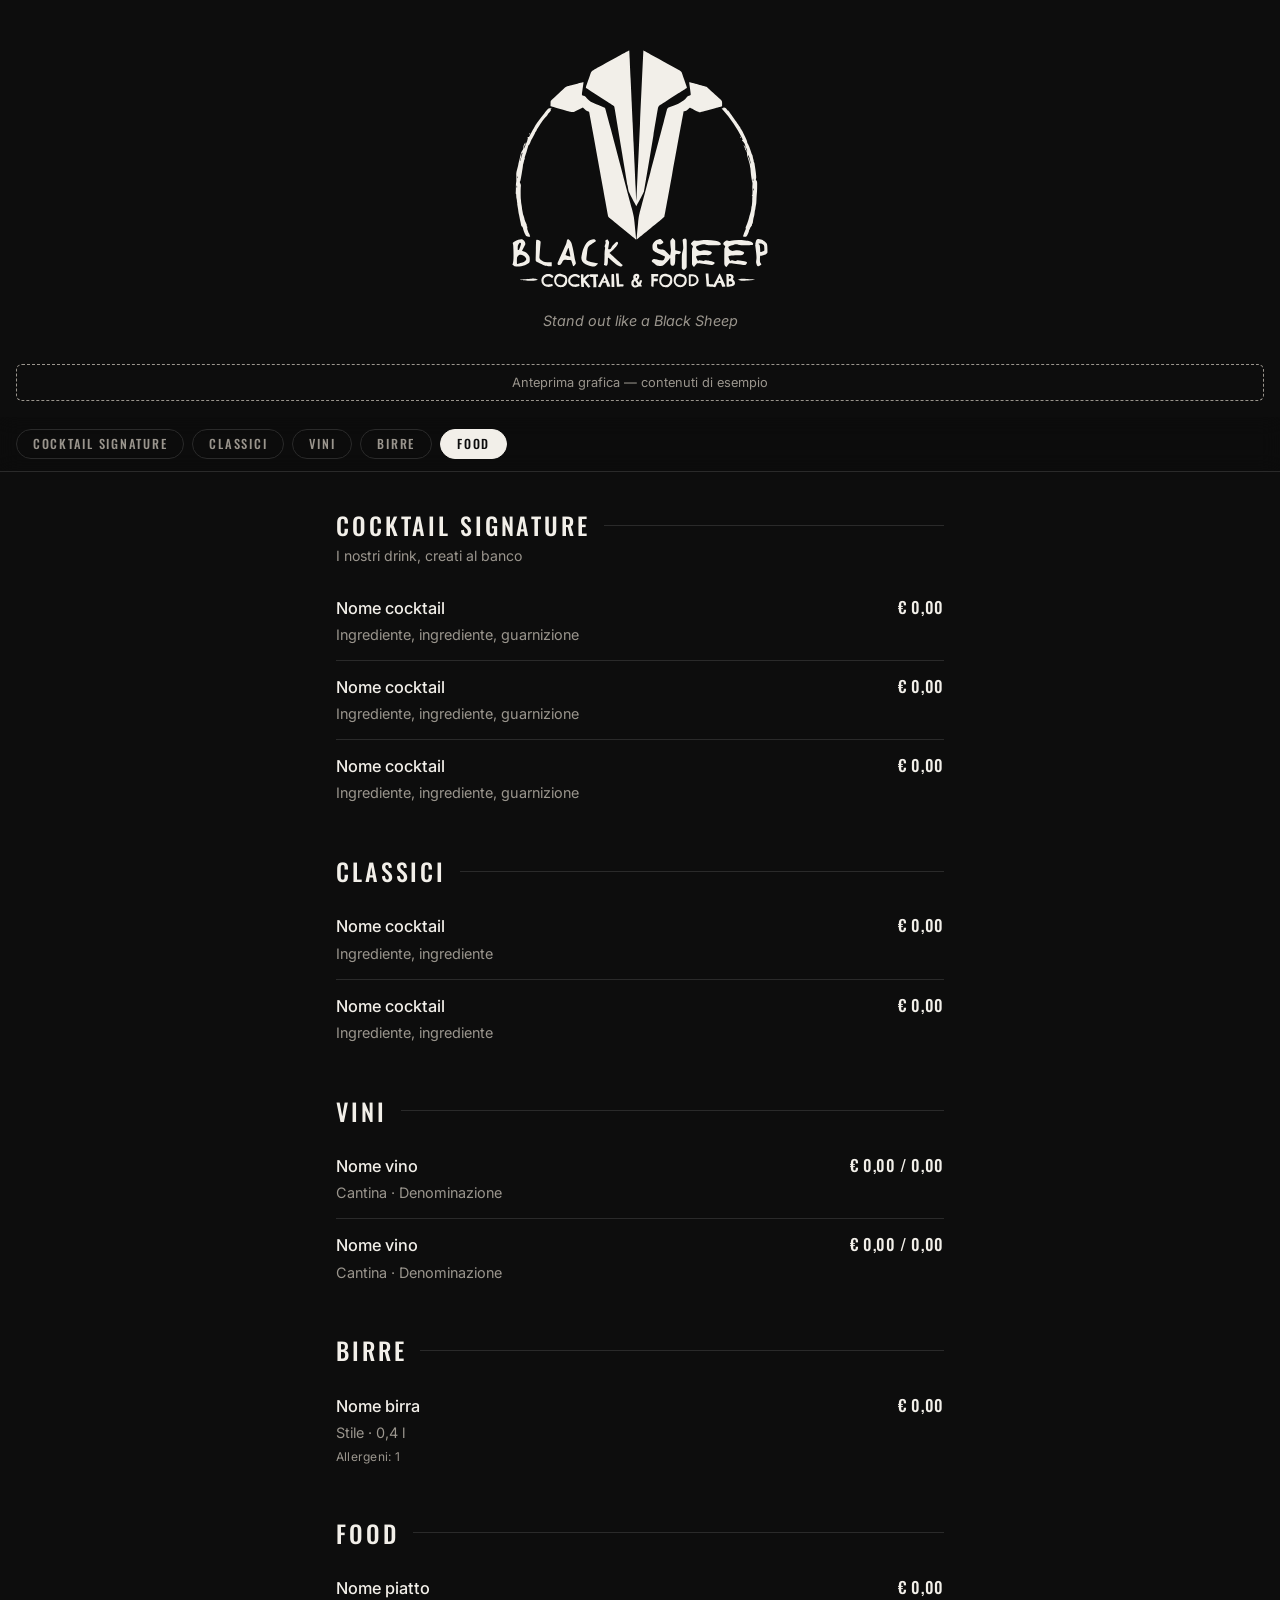
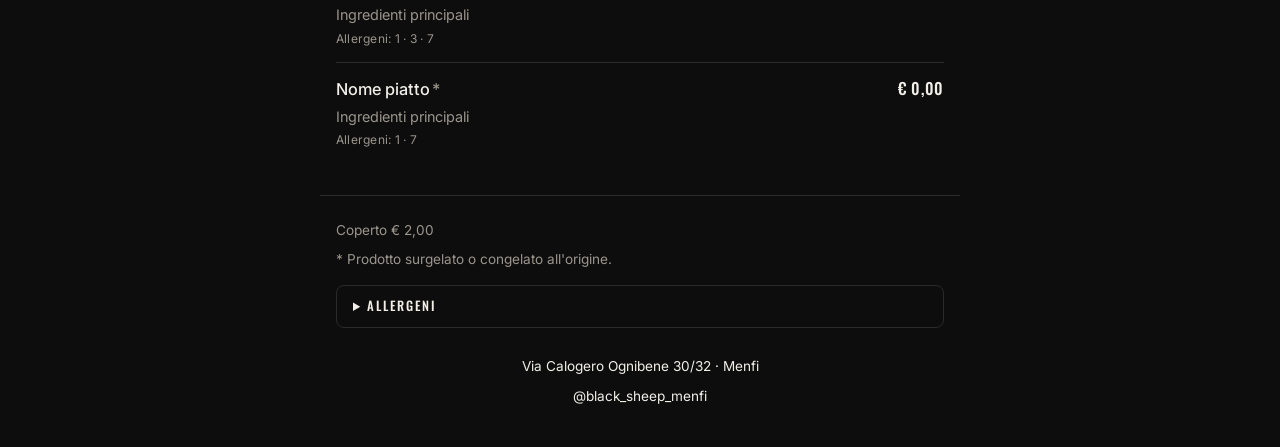
==== index.html @ 57014d21 "Nuovo logo Cocktail & Food Lab e QR per blacksheep-menu Co-Authored-By: Claude Opus 5.5 <noreply@ant" ====
<!doctype html>
<html lang="it">
<head>
  <meta charset="utf-8">
  <meta name="viewport" content="width=device-width, initial-scale=1, viewport-fit=cover">
  <title>Menù · Black Sheep Cocktail &amp; Food Lab</title>
  <meta name="description" content="Il menù del Black Sheep, cocktail &amp; food lab a Menfi.">
  <meta name="theme-color" content="#0d0d0d">
  <meta property="og:title" content="Menù · Black Sheep Menfi">
  <meta property="og:description" content="Cocktail &amp; Food Lab · Menfi — Stand out like a Black Sheep">
  <meta property="og:image" content="assets/og.png">
  <link rel="icon" href="assets/marchio.svg" type="image/svg+xml">
  <link rel="apple-touch-icon" href="assets/apple-touch-icon.png">
  <link rel="preconnect" href="https://fonts.googleapis.com">
  <link rel="preconnect" href="https://fonts.gstatic.com" crossorigin>
  <link href="https://fonts.googleapis.com/css2?family=Oswald:wght@400;500;600&family=Inter:wght@400;500&display=swap" rel="stylesheet">
  <link rel="stylesheet" href="style.css">
</head>
<body>
  <header class="hero">
    <h1 class="hero__title">
      <img class="hero__logo" src="assets/logo-bianco.svg" alt="Black Sheep · Cocktail &amp; Food Lab" width="2143" height="1995">
    </h1>
    <p class="hero__motto">Stand out like a Black Sheep</p>
  </header>

  <p class="preview" id="preview" hidden>Anteprima grafica — contenuti di esempio</p>

  <nav class="tabs" id="tabs" aria-label="Categorie del menù"></nav>

  <main id="menu"></main>

  <footer class="info">
    <p class="info__coperto" id="coperto"></p>
    <p class="info__note"><span aria-hidden="true">*</span> Prodotto surgelato o congelato all'origine.</p>
    <details class="allergeni">
      <summary>Allergeni</summary>
      <p>Per qualsiasi informazione su allergeni e intolleranze chiedi al nostro staff.</p>
      <ol>
        <li>Cereali contenenti glutine</li>
        <li>Crostacei</li>
        <li>Uova</li>
        <li>Pesce</li>
        <li>Arachidi</li>
        <li>Soia</li>
        <li>Latte e lattosio</li>
        <li>Frutta a guscio</li>
        <li>Sedano</li>
        <li>Senape</li>
        <li>Semi di sesamo</li>
        <li>Anidride solforosa e solfiti</li>
        <li>Lupini</li>
        <li>Molluschi</li>
      </ol>
    </details>

    <div class="info__contatti">
      <a href="https://maps.google.com/?q=Via+Calogero+Ognibene+30,+92013+Menfi+AG" target="_blank" rel="noopener">Via Calogero Ognibene 30/32 · Menfi</a>
      <a href="https://www.instagram.com/black_sheep_menfi/" target="_blank" rel="noopener">@black_sheep_menfi</a>
    </div>
  </footer>

  <script src="menu.js"></script>
  <script src="app.js"></script>
</body>
</html>
---- style.css ----
:root {
  --bg: #0d0d0d;
  --surface: #161616;
  --line: #2a2a2a;
  --text: #f2efe9;
  --muted: #9a958d;
  --accent: #f2efe9;
  --display: "Oswald", "Arial Narrow", sans-serif;
  --body: "Inter", system-ui, -apple-system, sans-serif;
}

* { box-sizing: border-box; }

html { scroll-behavior: smooth; scroll-padding-top: 64px; -webkit-text-size-adjust: 100%; }

body {
  margin: 0;
  background: var(--bg);
  color: var(--text);
  font: 400 16px/1.5 var(--body);
  -webkit-font-smoothing: antialiased;
}

a { color: inherit; }

/* Intestazione */
.hero {
  text-align: center;
  padding: calc(48px + env(safe-area-inset-top)) 24px 32px;
}
.hero__title { margin: 0; }
.hero__logo { display: block; margin: 0 auto; width: min(260px, 70vw); height: auto; }
.hero__motto { margin: 20px 0 0; font-style: italic; color: var(--muted); font-size: .9rem; }

.preview {
  margin: 0 16px 16px;
  padding: 8px 12px;
  border: 1px dashed var(--muted);
  border-radius: 6px;
  text-align: center;
  font-size: .8rem;
  color: var(--muted);
}

/* Barra categorie */
.tabs {
  position: sticky;
  top: 0;
  z-index: 10;
  display: flex;
  gap: 8px;
  overflow-x: auto;
  padding: 12px 16px;
  background: rgba(13, 13, 13, .92);
  backdrop-filter: blur(10px);
  -webkit-backdrop-filter: blur(10px);
  border-bottom: 1px solid var(--line);
  scrollbar-width: none;
}
.tabs::-webkit-scrollbar { display: none; }
.tabs__item {
  flex: none;
  padding: 8px 16px;
  border: 1px solid var(--line);
  border-radius: 999px;
  font: 500 .78rem/1 var(--display);
  letter-spacing: .14em;
  text-transform: uppercase;
  text-decoration: none;
  color: var(--muted);
  transition: background .2s, color .2s, border-color .2s;
}
.tabs__item.is-active { background: var(--accent); border-color: var(--accent); color: var(--bg); }

/* Menu */
main { max-width: 640px; margin: 0 auto; padding: 8px 16px 24px; }

.cat { padding: 32px 0 8px; }
.cat__title {
  margin: 0;
  font: 500 1.5rem/1.1 var(--display);
  letter-spacing: .12em;
  text-transform: uppercase;
  display: flex;
  align-items: center;
  gap: 14px;
}
.cat__title::after { content: ""; flex: 1; height: 1px; background: var(--line); }
.cat__note { margin: 6px 0 0; color: var(--muted); font-size: .88rem; }

.items { list-style: none; margin: 16px 0 0; padding: 0; }
.item { padding: 14px 0; border-bottom: 1px solid var(--line); }
.item:last-child { border-bottom: 0; }
.item__head { display: flex; align-items: baseline; justify-content: space-between; gap: 16px; }
.item__name { font-weight: 500; font-size: 1.02rem; }
.item__frozen { margin-left: 2px; color: var(--muted); }
.item__price {
  flex: none;
  font: 500 1rem/1 var(--display);
  letter-spacing: .04em;
  font-variant-numeric: tabular-nums;
  white-space: nowrap;
}
.item__desc { margin: 4px 0 0; color: var(--muted); font-size: .9rem; }
.item__all { margin: 4px 0 0; color: var(--muted); font-size: .75rem; letter-spacing: .02em; }

/* Piè di pagina */
.info {
  max-width: 640px;
  margin: 0 auto;
  padding: 24px 16px calc(40px + env(safe-area-inset-bottom));
  border-top: 1px solid var(--line);
  color: var(--muted);
  font-size: .85rem;
}
.info p { margin: 0 0 8px; }
.info__coperto:empty { display: none; }

.allergeni { margin: 16px 0; border: 1px solid var(--line); border-radius: 8px; padding: 0 16px; }
.allergeni summary {
  cursor: pointer;
  padding: 14px 0;
  font: 500 .8rem/1 var(--display);
  letter-spacing: .16em;
  text-transform: uppercase;
  color: var(--text);
}
.allergeni ol { margin: 0 0 16px; padding-left: 22px; columns: 2; column-gap: 24px; }
.allergeni li { break-inside: avoid; margin-bottom: 4px; }

.info__contatti { display: flex; flex-direction: column; align-items: center; gap: 10px; margin-top: 28px; text-align: center; }
.info__contatti a { text-decoration: none; color: var(--text); }
.info__contatti a:hover { text-decoration: underline; }

@media (max-width: 360px) {
  .allergeni ol { columns: 1; }
}
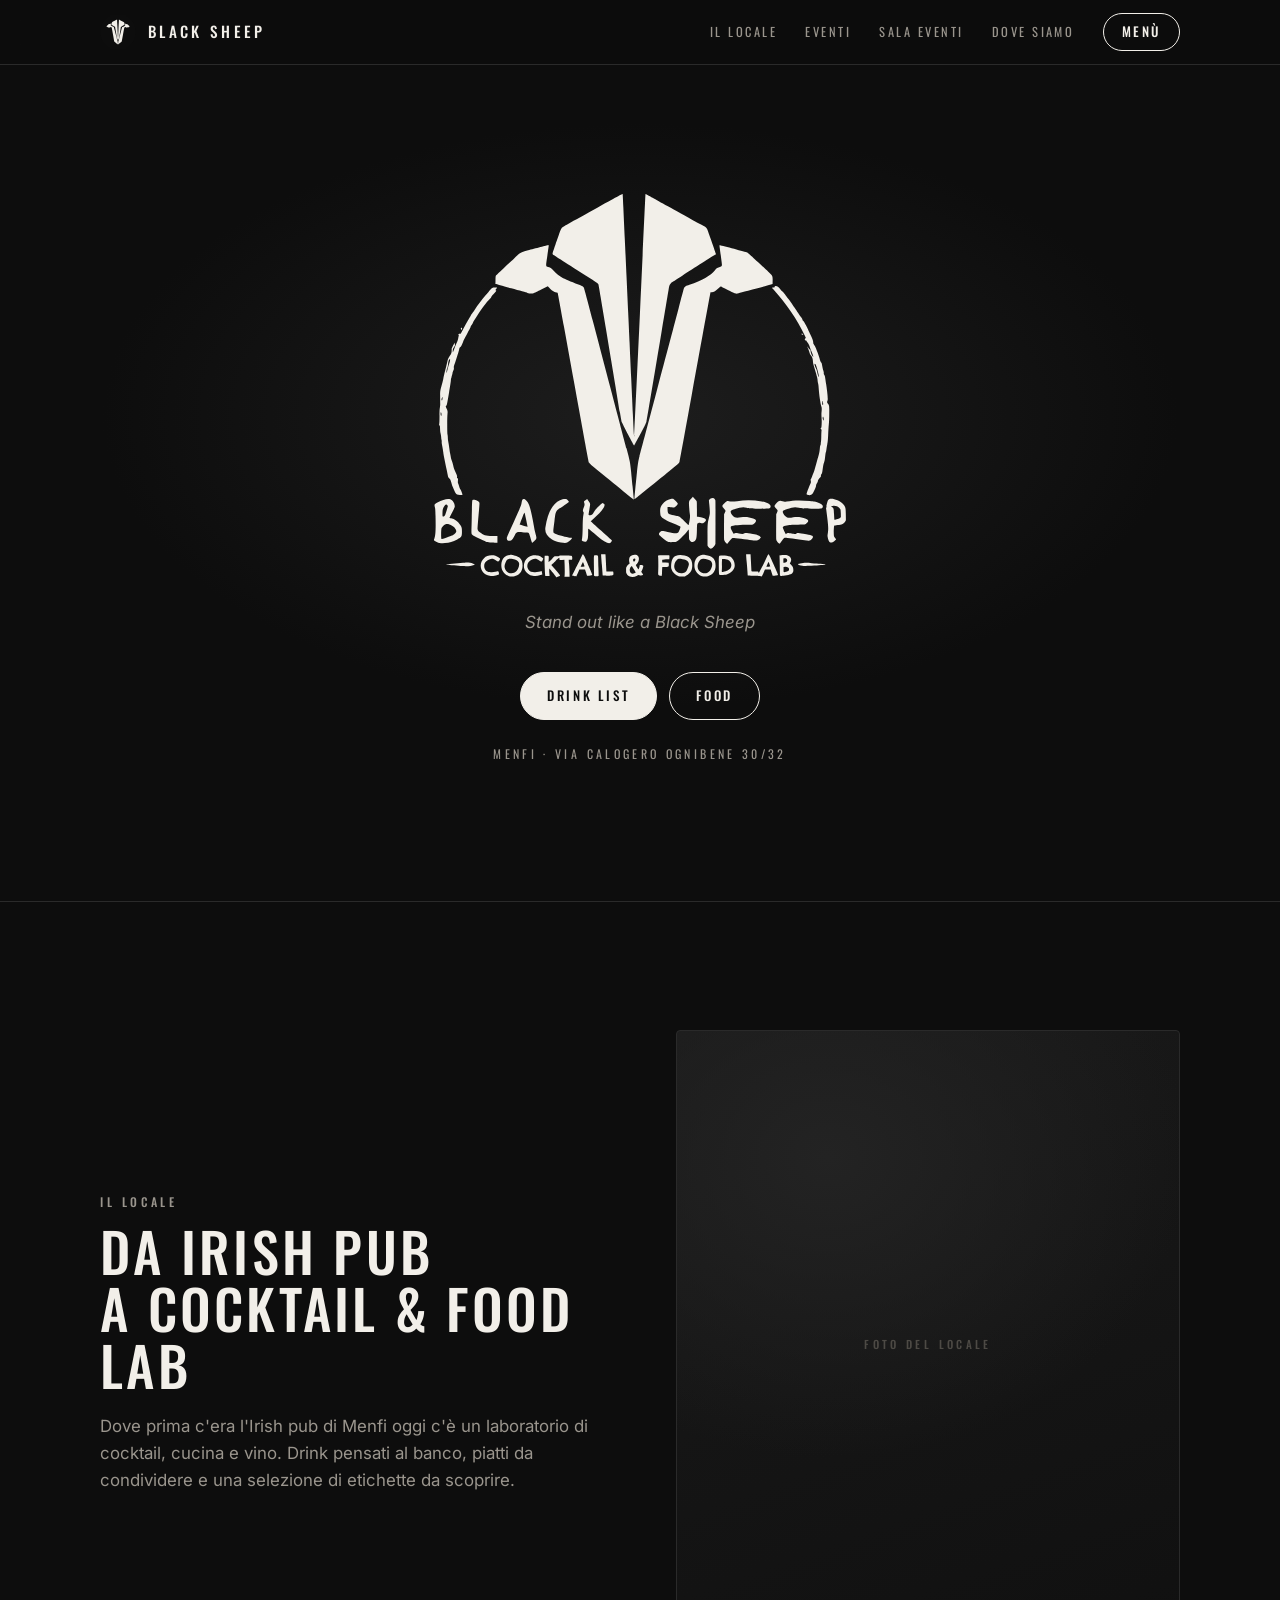
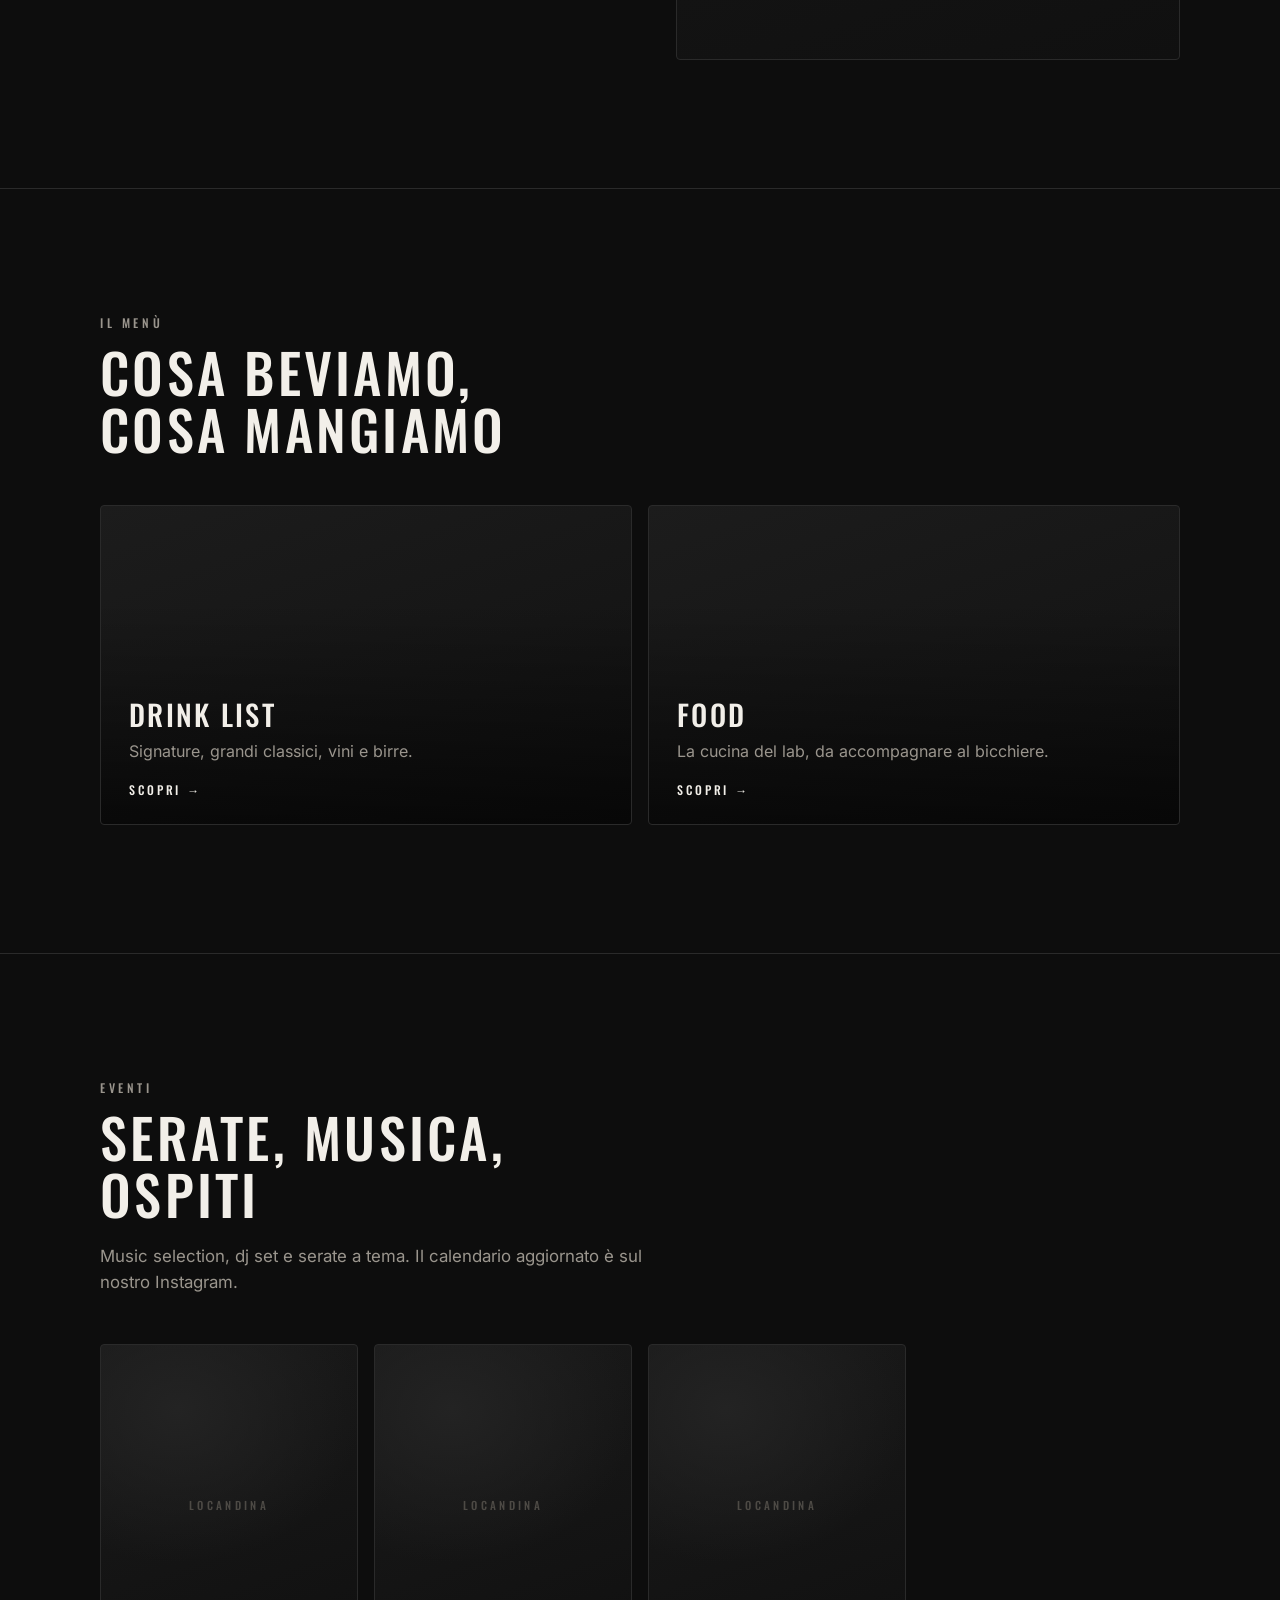
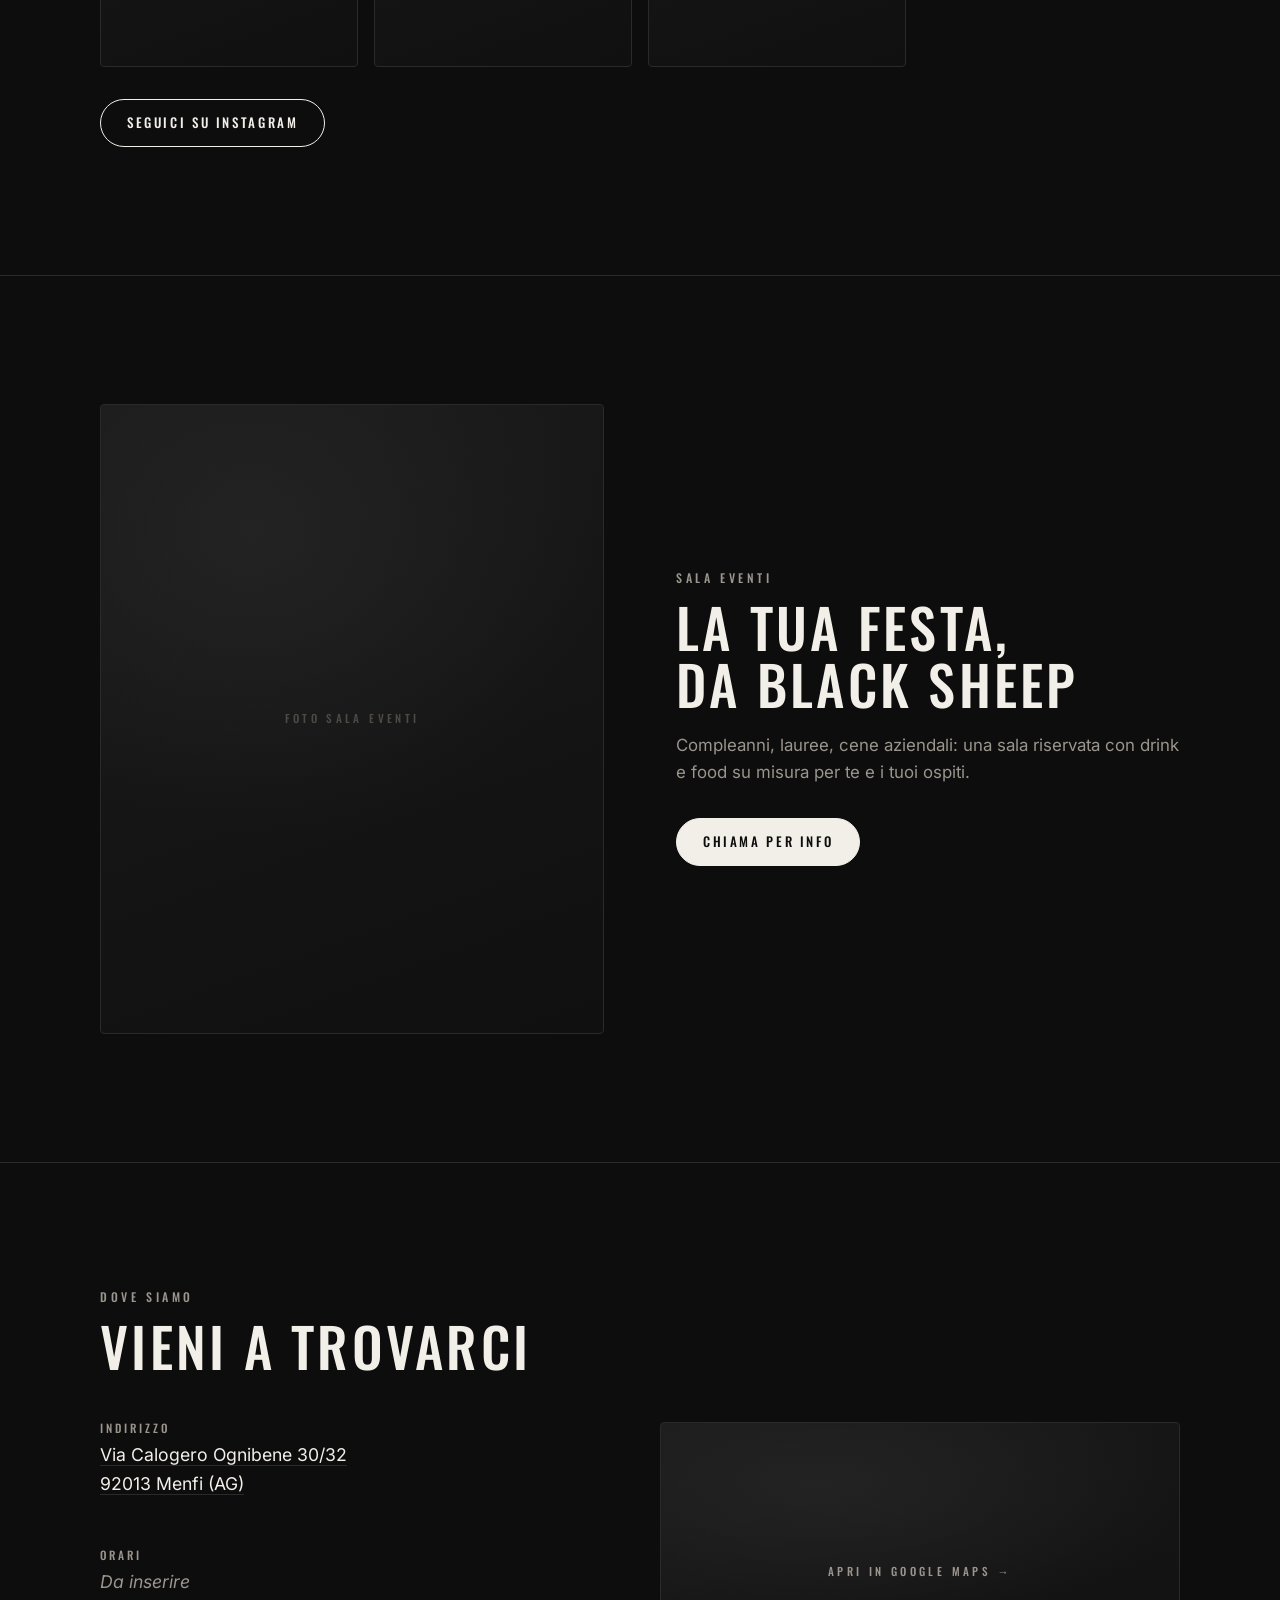
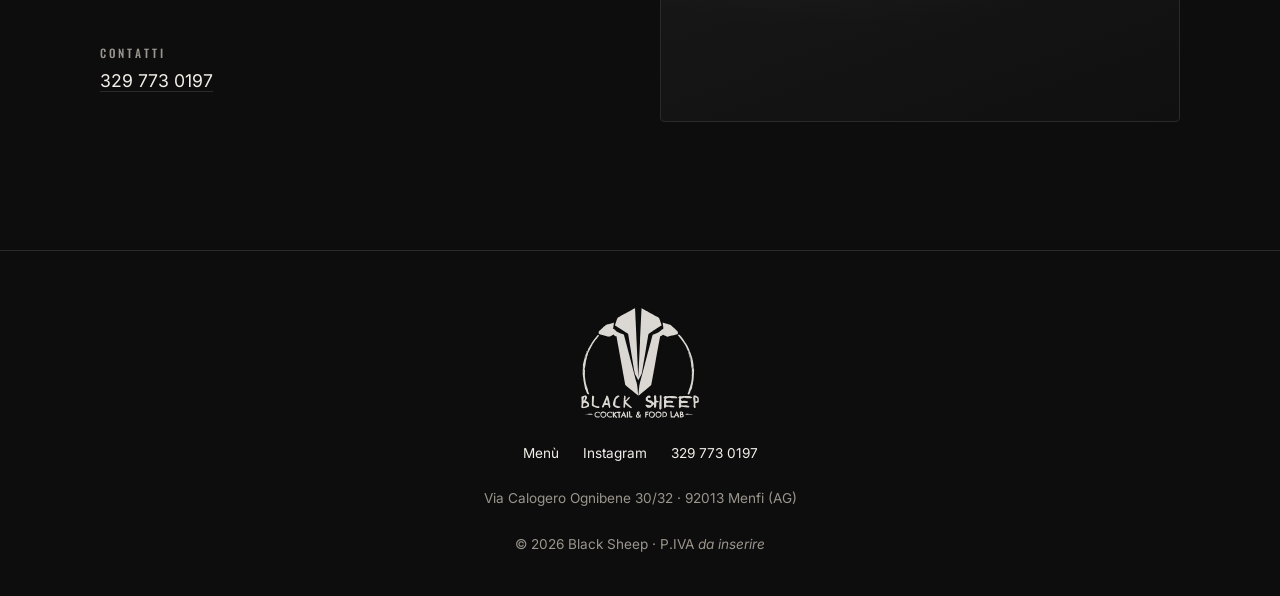
==== commit 3cbe90ed: "Sito completo: home, pagina menù con drink list e food, font ospitati Il QR verrà generato per /menu" ====
--- a/index.html
+++ b/index.html
@@ -3,64 +3,141 @@
 <head>
   <meta charset="utf-8">
   <meta name="viewport" content="width=device-width, initial-scale=1, viewport-fit=cover">
-  <title>Menù · Black Sheep Cocktail &amp; Food Lab</title>
-  <meta name="description" content="Il menù del Black Sheep, cocktail &amp; food lab a Menfi.">
+  <title>Black Sheep · Cocktail &amp; Food Lab · Menfi</title>
+  <meta name="description" content="Black Sheep, cocktail &amp; food lab a Menfi. Cocktail, vini, food e serate in Via Calogero Ognibene 30/32.">
   <meta name="theme-color" content="#0d0d0d">
-  <meta property="og:title" content="Menù · Black Sheep Menfi">
-  <meta property="og:description" content="Cocktail &amp; Food Lab · Menfi — Stand out like a Black Sheep">
+  <meta property="og:title" content="Black Sheep · Cocktail &amp; Food Lab">
+  <meta property="og:description" content="Menfi — Stand out like a Black Sheep">
   <meta property="og:image" content="assets/og.png">
   <link rel="icon" href="assets/marchio.svg" type="image/svg+xml">
   <link rel="apple-touch-icon" href="assets/apple-touch-icon.png">
-  <link rel="preconnect" href="https://fonts.googleapis.com">
-  <link rel="preconnect" href="https://fonts.gstatic.com" crossorigin>
-  <link href="https://fonts.googleapis.com/css2?family=Oswald:wght@400;500;600&family=Inter:wght@400;500&display=swap" rel="stylesheet">
+  <link rel="preload" href="assets/fonts/oswald-latin-500-normal.woff2" as="font" type="font/woff2" crossorigin>
   <link rel="stylesheet" href="style.css">
 </head>
 <body>
-  <header class="hero">
-    <h1 class="hero__title">
-      <img class="hero__logo" src="assets/logo-bianco.svg" alt="Black Sheep · Cocktail &amp; Food Lab" width="2143" height="1995">
-    </h1>
-    <p class="hero__motto">Stand out like a Black Sheep</p>
+  <header class="nav">
+    <div class="wrap nav__inner">
+      <a class="nav__brand" href="#top" aria-label="Black Sheep, torna su">
+        <img src="assets/marchio.svg" alt="" width="36" height="36">
+        <span>Black Sheep</span>
+      </a>
+      <nav class="nav__links" aria-label="Sezioni">
+        <a href="#locale">Il locale</a>
+        <a href="#eventi">Eventi</a>
+        <a href="#sala">Sala eventi</a>
+        <a href="#dove">Dove siamo</a>
+        <a class="btn btn--ghost" href="menu/#drink">Menù</a>
+      </nav>
+    </div>
   </header>
 
-  <p class="preview" id="preview" hidden>Anteprima grafica — contenuti di esempio</p>
+  <main id="top">
+    <section class="hero">
+      <div>
+        <h1>
+          <img class="hero__logo" src="assets/logo-bianco.svg" alt="Black Sheep · Cocktail &amp; Food Lab" width="2143" height="1995">
+        </h1>
+        <p class="hero__motto">Stand out like a Black Sheep</p>
+        <div class="hero__actions">
+          <a class="btn btn--solid" href="menu/#drink">Drink list</a>
+          <a class="btn btn--ghost" href="menu/#food">Food</a>
+        </div>
+        <p class="hero__where">Menfi · Via Calogero Ognibene 30/32</p>
+      </div>
+    </section>
 
-  <nav class="tabs" id="tabs" aria-label="Categorie del menù"></nav>
+    <section class="section" id="locale">
+      <div class="wrap split">
+        <div>
+          <p class="eyebrow">Il locale</p>
+          <h2 class="h2">Da Irish pub<br>a cocktail &amp; food lab</h2>
+          <p class="lead">Dove prima c'era l'Irish pub di Menfi oggi c'è un laboratorio di cocktail, cucina e vino. Drink pensati al banco, piatti da condividere e una selezione di etichette da scoprire.</p>
+        </div>
+        <div class="ph" role="img" aria-label="Foto del locale">Foto del locale</div>
+      </div>
+    </section>
 
-  <main id="menu"></main>
+    <section class="section" id="menu">
+      <div class="wrap">
+        <p class="eyebrow">Il menù</p>
+        <h2 class="h2">Cosa beviamo,<br>cosa mangiamo</h2>
+        <div class="cards">
+          <a class="card" href="menu/#drink">
+            <h3 class="card__title">Drink list</h3>
+            <p class="card__text">Signature, grandi classici, vini e birre.</p>
+            <span class="card__go">Scopri →</span>
+          </a>
+          <a class="card" href="menu/#food">
+            <h3 class="card__title">Food</h3>
+            <p class="card__text">La cucina del lab, da accompagnare al bicchiere.</p>
+            <span class="card__go">Scopri →</span>
+          </a>
+        </div>
+      </div>
+    </section>
 
-  <footer class="info">
-    <p class="info__coperto" id="coperto"></p>
-    <p class="info__note"><span aria-hidden="true">*</span> Prodotto surgelato o congelato all'origine.</p>
-    <details class="allergeni">
-      <summary>Allergeni</summary>
-      <p>Per qualsiasi informazione su allergeni e intolleranze chiedi al nostro staff.</p>
-      <ol>
-        <li>Cereali contenenti glutine</li>
-        <li>Crostacei</li>
-        <li>Uova</li>
-        <li>Pesce</li>
-        <li>Arachidi</li>
-        <li>Soia</li>
-        <li>Latte e lattosio</li>
-        <li>Frutta a guscio</li>
-        <li>Sedano</li>
-        <li>Senape</li>
-        <li>Semi di sesamo</li>
-        <li>Anidride solforosa e solfiti</li>
-        <li>Lupini</li>
-        <li>Molluschi</li>
-      </ol>
-    </details>
+    <section class="section" id="eventi">
+      <div class="wrap">
+        <p class="eyebrow">Eventi</p>
+        <h2 class="h2">Serate, musica,<br>ospiti</h2>
+        <p class="lead">Music selection, dj set e serate a tema. Il calendario aggiornato è sul nostro Instagram.</p>
+        <div class="events">
+          <div class="ph" role="img" aria-label="Locandina evento">Locandina</div>
+          <div class="ph" role="img" aria-label="Locandina evento">Locandina</div>
+          <div class="ph" role="img" aria-label="Locandina evento">Locandina</div>
+        </div>
+        <p class="actions"><a class="btn btn--ghost" href="https://www.instagram.com/black_sheep_menfi/" target="_blank" rel="noopener">Seguici su Instagram</a></p>
+      </div>
+    </section>
 
-    <div class="info__contatti">
-      <a href="https://maps.google.com/?q=Via+Calogero+Ognibene+30,+92013+Menfi+AG" target="_blank" rel="noopener">Via Calogero Ognibene 30/32 · Menfi</a>
-      <a href="https://www.instagram.com/black_sheep_menfi/" target="_blank" rel="noopener">@black_sheep_menfi</a>
+    <section class="section" id="sala">
+      <div class="wrap split split--rev">
+        <div>
+          <p class="eyebrow">Sala eventi</p>
+          <h2 class="h2">La tua festa,<br>da Black Sheep</h2>
+          <p class="lead">Compleanni, lauree, cene aziendali: una sala riservata con drink e food su misura per te e i tuoi ospiti.</p>
+          <p class="actions"><a class="btn btn--solid" href="tel:+393297730197">Chiama per info</a></p>
+        </div>
+        <div class="ph" role="img" aria-label="Foto della sala eventi">Foto sala eventi</div>
+      </div>
+    </section>
+
+    <section class="section" id="dove">
+      <div class="wrap">
+        <p class="eyebrow">Dove siamo</p>
+        <h2 class="h2">Vieni a trovarci</h2>
+        <div class="where">
+          <dl>
+            <div>
+              <dt>Indirizzo</dt>
+              <dd><a href="https://maps.google.com/?q=Via+Calogero+Ognibene+30,+92013+Menfi+AG" target="_blank" rel="noopener">Via Calogero Ognibene 30/32<br>92013 Menfi (AG)</a></dd>
+            </div>
+            <div>
+              <dt>Orari</dt>
+              <dd class="todo">Da inserire</dd>
+            </div>
+            <div>
+              <dt>Contatti</dt>
+              <dd><a href="tel:+393297730197">329 773 0197</a></dd>
+            </div>
+          </dl>
+          <a class="ph ph--link" href="https://maps.google.com/?q=Via+Calogero+Ognibene+30,+92013+Menfi+AG" target="_blank" rel="noopener">Apri in Google Maps →</a>
+        </div>
+      </div>
+    </section>
+  </main>
+
+  <footer class="foot">
+    <div class="wrap foot__inner">
+      <img class="foot__logo" src="assets/logo-bianco.svg" alt="Black Sheep · Cocktail &amp; Food Lab" width="2143" height="1995">
+      <div class="foot__links">
+        <a href="menu/#drink">Menù</a>
+        <a href="https://www.instagram.com/black_sheep_menfi/" target="_blank" rel="noopener">Instagram</a>
+        <a href="tel:+393297730197">329 773 0197</a>
+      </div>
+      <p>Via Calogero Ognibene 30/32 · 92013 Menfi (AG)</p>
+      <p>© 2026 Black Sheep · P.IVA <span class="todo">da inserire</span></p>
     </div>
   </footer>
-
-  <script src="menu.js"></script>
-  <script src="app.js"></script>
 </body>
 </html>
--- a/style.css
+++ b/style.css
@@ -1,3 +1,11 @@
+/* Font ospitati sul sito: nessuna richiesta a servizi esterni */
+@font-face { font-family: "Oswald"; font-weight: 400; font-display: swap; src: url("assets/fonts/oswald-latin-400-normal.woff2") format("woff2"); }
+@font-face { font-family: "Oswald"; font-weight: 500; font-display: swap; src: url("assets/fonts/oswald-latin-500-normal.woff2") format("woff2"); }
+@font-face { font-family: "Oswald"; font-weight: 600; font-display: swap; src: url("assets/fonts/oswald-latin-600-normal.woff2") format("woff2"); }
+@font-face { font-family: "Inter"; font-weight: 400; font-display: swap; src: url("assets/fonts/inter-latin-400-normal.woff2") format("woff2"); }
+@font-face { font-family: "Inter"; font-weight: 500; font-display: swap; src: url("assets/fonts/inter-latin-500-normal.woff2") format("woff2"); }
+@font-face { font-family: "Inter"; font-weight: 400; font-style: italic; font-display: swap; src: url("assets/fonts/inter-latin-400-italic.woff2") format("woff2"); }
+
 :root {
   --bg: #0d0d0d;
   --surface: #161616;
@@ -7,30 +15,195 @@
   --accent: #f2efe9;
   --display: "Oswald", "Arial Narrow", sans-serif;
   --body: "Inter", system-ui, -apple-system, sans-serif;
+  --wrap: 1120px;
 }
 
 * { box-sizing: border-box; }
 
-html { scroll-behavior: smooth; scroll-padding-top: 64px; -webkit-text-size-adjust: 100%; }
+html { scroll-behavior: smooth; scroll-padding-top: 72px; -webkit-text-size-adjust: 100%; }
 
 body {
   margin: 0;
   background: var(--bg);
   color: var(--text);
-  font: 400 16px/1.5 var(--body);
+  font: 400 16px/1.6 var(--body);
   -webkit-font-smoothing: antialiased;
 }
 
 a { color: inherit; }
-
-/* Intestazione */
+img { max-width: 100%; }
+
+.wrap { max-width: var(--wrap); margin: 0 auto; padding: 0 20px; }
+
+.eyebrow {
+  margin: 0 0 14px;
+  font: 500 .75rem/1 var(--display);
+  letter-spacing: .3em;
+  text-transform: uppercase;
+  color: var(--muted);
+}
+.h2 {
+  margin: 0;
+  font: 500 clamp(2rem, 6vw, 3.4rem)/1.05 var(--display);
+  letter-spacing: .06em;
+  text-transform: uppercase;
+}
+.lead { margin: 20px 0 0; color: var(--muted); font-size: 1.05rem; max-width: 52ch; }
+
+.btn {
+  display: inline-flex;
+  align-items: center;
+  justify-content: center;
+  gap: 10px;
+  min-height: 48px;
+  padding: 0 26px;
+  border: 1px solid var(--accent);
+  border-radius: 999px;
+  font: 500 .82rem/1 var(--display);
+  letter-spacing: .2em;
+  text-transform: uppercase;
+  text-decoration: none;
+  transition: background .2s, color .2s;
+}
+.btn--solid { background: var(--accent); color: var(--bg); }
+.btn--solid:hover { background: transparent; color: var(--text); }
+.btn--ghost:hover { background: var(--accent); color: var(--bg); }
+
+/* Segnaposto foto: da sostituire con le foto del locale */
+.ph {
+  position: relative;
+  display: grid;
+  place-items: center;
+  border: 1px solid var(--line);
+  border-radius: 4px;
+  background:
+    radial-gradient(120% 80% at 30% 20%, #232323 0%, transparent 60%),
+    linear-gradient(160deg, #1a1a1a, #101010);
+  color: #4d4a45;
+  font: 500 .7rem/1 var(--display);
+  letter-spacing: .3em;
+  text-transform: uppercase;
+}
+
+/* Barra di navigazione */
+.nav {
+  position: sticky;
+  top: 0;
+  z-index: 20;
+  background: rgba(13, 13, 13, .85);
+  backdrop-filter: blur(12px);
+  -webkit-backdrop-filter: blur(12px);
+  border-bottom: 1px solid var(--line);
+}
+.nav__inner { display: flex; align-items: center; justify-content: space-between; height: 64px; }
+.nav__brand { display: flex; align-items: center; gap: 12px; text-decoration: none; }
+.nav__brand img { width: 36px; height: 36px; }
+.nav__brand span { font: 500 .95rem/1 var(--display); letter-spacing: .22em; text-transform: uppercase; }
+.nav__links { display: flex; align-items: center; gap: 28px; }
+.nav__links a:not(.btn) {
+  font: 400 .78rem/1 var(--display);
+  letter-spacing: .2em;
+  text-transform: uppercase;
+  text-decoration: none;
+  color: var(--muted);
+  transition: color .2s;
+}
+.nav__links a:not(.btn):hover { color: var(--text); }
+.nav__links .btn { min-height: 38px; padding: 0 18px; }
+
+@media (max-width: 760px) {
+  .nav__links a:not(.btn) { display: none; }
+}
+
+/* Home: apertura */
 .hero {
+  position: relative;
+  min-height: calc(100svh - 64px);
+  display: grid;
+  place-items: center;
   text-align: center;
-  padding: calc(48px + env(safe-area-inset-top)) 24px 32px;
-}
-.hero__title { margin: 0; }
-.hero__logo { display: block; margin: 0 auto; width: min(260px, 70vw); height: auto; }
-.hero__motto { margin: 20px 0 0; font-style: italic; color: var(--muted); font-size: .9rem; }
+  padding: 56px 20px 72px;
+  background: radial-gradient(60% 50% at 50% 42%, #1d1d1d 0%, var(--bg) 70%);
+  overflow: hidden;
+}
+.hero__logo { display: block; margin: 0 auto; width: min(420px, 78vw); height: auto; }
+.hero__motto { margin: 28px 0 0; font-style: italic; color: var(--muted); font-size: 1.05rem; }
+.hero__actions { display: flex; flex-wrap: wrap; justify-content: center; gap: 12px; margin-top: 36px; }
+.hero__where {
+  margin: 28px 0 0;
+  font: 400 .75rem/1 var(--display);
+  letter-spacing: .28em;
+  text-transform: uppercase;
+  color: var(--muted);
+}
+
+/* Home: sezioni */
+.section { padding: clamp(72px, 12vw, 128px) 0; border-top: 1px solid var(--line); }
+
+.split { display: grid; gap: 40px; align-items: center; }
+@media (min-width: 860px) {
+  .split { grid-template-columns: 1fr 1fr; gap: 72px; }
+  .split--rev > :first-child { order: 2; }
+}
+.split .ph { aspect-ratio: 4 / 5; }
+
+.cards { display: grid; gap: 16px; margin-top: 48px; }
+@media (min-width: 720px) { .cards { grid-template-columns: 1fr 1fr; } }
+.card {
+  position: relative;
+  display: flex;
+  flex-direction: column;
+  justify-content: flex-end;
+  min-height: 320px;
+  padding: 28px;
+  border: 1px solid var(--line);
+  border-radius: 4px;
+  text-decoration: none;
+  background: linear-gradient(180deg, transparent 30%, rgba(0,0,0,.6)), linear-gradient(160deg, #1c1c1c, #111);
+  transition: border-color .2s;
+}
+.card:hover { border-color: var(--muted); }
+.card__title { margin: 0; font: 500 1.8rem/1 var(--display); letter-spacing: .08em; text-transform: uppercase; }
+.card__text { margin: 10px 0 0; color: var(--muted); }
+.card__go {
+  margin-top: 20px;
+  font: 500 .75rem/1 var(--display);
+  letter-spacing: .24em;
+  text-transform: uppercase;
+}
+
+.events { display: grid; gap: 16px; margin-top: 48px; grid-template-columns: repeat(auto-fill, minmax(220px, 1fr)); }
+.events .ph { aspect-ratio: 4 / 5; }
+
+.where { display: grid; gap: 40px; margin-top: 48px; }
+@media (min-width: 860px) { .where { grid-template-columns: 1fr 1fr; } }
+.where dl { margin: 0; display: grid; gap: 24px; }
+.where dt { font: 500 .72rem/1 var(--display); letter-spacing: .26em; text-transform: uppercase; color: var(--muted); }
+.where dd { margin: 8px 0 0; font-size: 1.1rem; }
+.where dd a { text-decoration: none; border-bottom: 1px solid var(--line); }
+.where .ph { min-height: 300px; }
+.todo { color: var(--muted); font-style: italic; }
+
+/* Piè di pagina */
+.foot { border-top: 1px solid var(--line); padding: 56px 0 calc(40px + env(safe-area-inset-bottom)); color: var(--muted); font-size: .85rem; }
+.foot__inner { display: grid; gap: 24px; justify-items: center; text-align: center; }
+.foot__logo { width: 120px; height: auto; opacity: .9; }
+.foot__links { display: flex; flex-wrap: wrap; justify-content: center; gap: 8px 24px; }
+.foot__links a { text-decoration: none; color: var(--text); }
+.foot p { margin: 0; }
+
+/* ——— Pagina menù ——— */
+.mhead { text-align: center; padding: calc(36px + env(safe-area-inset-top)) 20px 24px; }
+.mhead__logo { display: block; margin: 0 auto; width: 150px; height: auto; }
+.mhead__home {
+  display: inline-block;
+  margin-top: 18px;
+  font: 400 .72rem/1 var(--display);
+  letter-spacing: .26em;
+  text-transform: uppercase;
+  color: var(--muted);
+  text-decoration: none;
+}
 
 .preview {
   margin: 0 16px 16px;
@@ -42,7 +215,6 @@
   color: var(--muted);
 }
 
-/* Barra categorie */
 .tabs {
   position: sticky;
   top: 0;
@@ -71,14 +243,24 @@
   transition: background .2s, color .2s, border-color .2s;
 }
 .tabs__item.is-active { background: var(--accent); border-color: var(--accent); color: var(--bg); }
-
-/* Menu */
-main { max-width: 640px; margin: 0 auto; padding: 8px 16px 24px; }
+.tabs__sep { flex: none; width: 1px; margin: 4px 4px; background: var(--line); }
+
+.mmain { max-width: 640px; margin: 0 auto; padding: 8px 16px 24px; }
+
+.group { padding-top: 40px; }
+.group + .group { margin-top: 32px; border-top: 1px solid var(--line); }
+.group__title {
+  margin: 0;
+  text-align: center;
+  font: 600 2rem/1 var(--display);
+  letter-spacing: .16em;
+  text-transform: uppercase;
+}
 
 .cat { padding: 32px 0 8px; }
 .cat__title {
   margin: 0;
-  font: 500 1.5rem/1.1 var(--display);
+  font: 500 1.35rem/1.1 var(--display);
   letter-spacing: .12em;
   text-transform: uppercase;
   display: flex;
@@ -101,10 +283,9 @@
   font-variant-numeric: tabular-nums;
   white-space: nowrap;
 }
-.item__desc { margin: 4px 0 0; color: var(--muted); font-size: .9rem; }
+.item__desc { margin: 4px 0 0; color: var(--muted); font-size: .9rem; line-height: 1.5; }
 .item__all { margin: 4px 0 0; color: var(--muted); font-size: .75rem; letter-spacing: .02em; }
 
-/* Piè di pagina */
 .info {
   max-width: 640px;
   margin: 0 auto;
@@ -127,11 +308,27 @@
 }
 .allergeni ol { margin: 0 0 16px; padding-left: 22px; columns: 2; column-gap: 24px; }
 .allergeni li { break-inside: avoid; margin-bottom: 4px; }
+@media (max-width: 360px) { .allergeni ol { columns: 1; } }
 
 .info__contatti { display: flex; flex-direction: column; align-items: center; gap: 10px; margin-top: 28px; text-align: center; }
 .info__contatti a { text-decoration: none; color: var(--text); }
-.info__contatti a:hover { text-decoration: underline; }
-
-@media (max-width: 360px) {
-  .allergeni ol { columns: 1; }
-}
+
+.hero h1, .mhead h1 { margin: 0; }
+.actions { margin: 32px 0 0; }
+.ph--link { text-decoration: none; color: var(--muted); transition: color .2s, border-color .2s; }
+.ph--link:hover { color: var(--text); border-color: var(--muted); }
+
+@media (max-width: 719px) {
+  .events {
+    grid-auto-flow: column;
+    grid-template-columns: none;
+    grid-auto-columns: 68%;
+    overflow-x: auto;
+    scroll-snap-type: x mandatory;
+    margin-right: -20px;
+    padding-right: 20px;
+    scrollbar-width: none;
+  }
+  .events::-webkit-scrollbar { display: none; }
+  .events > * { scroll-snap-align: start; }
+}
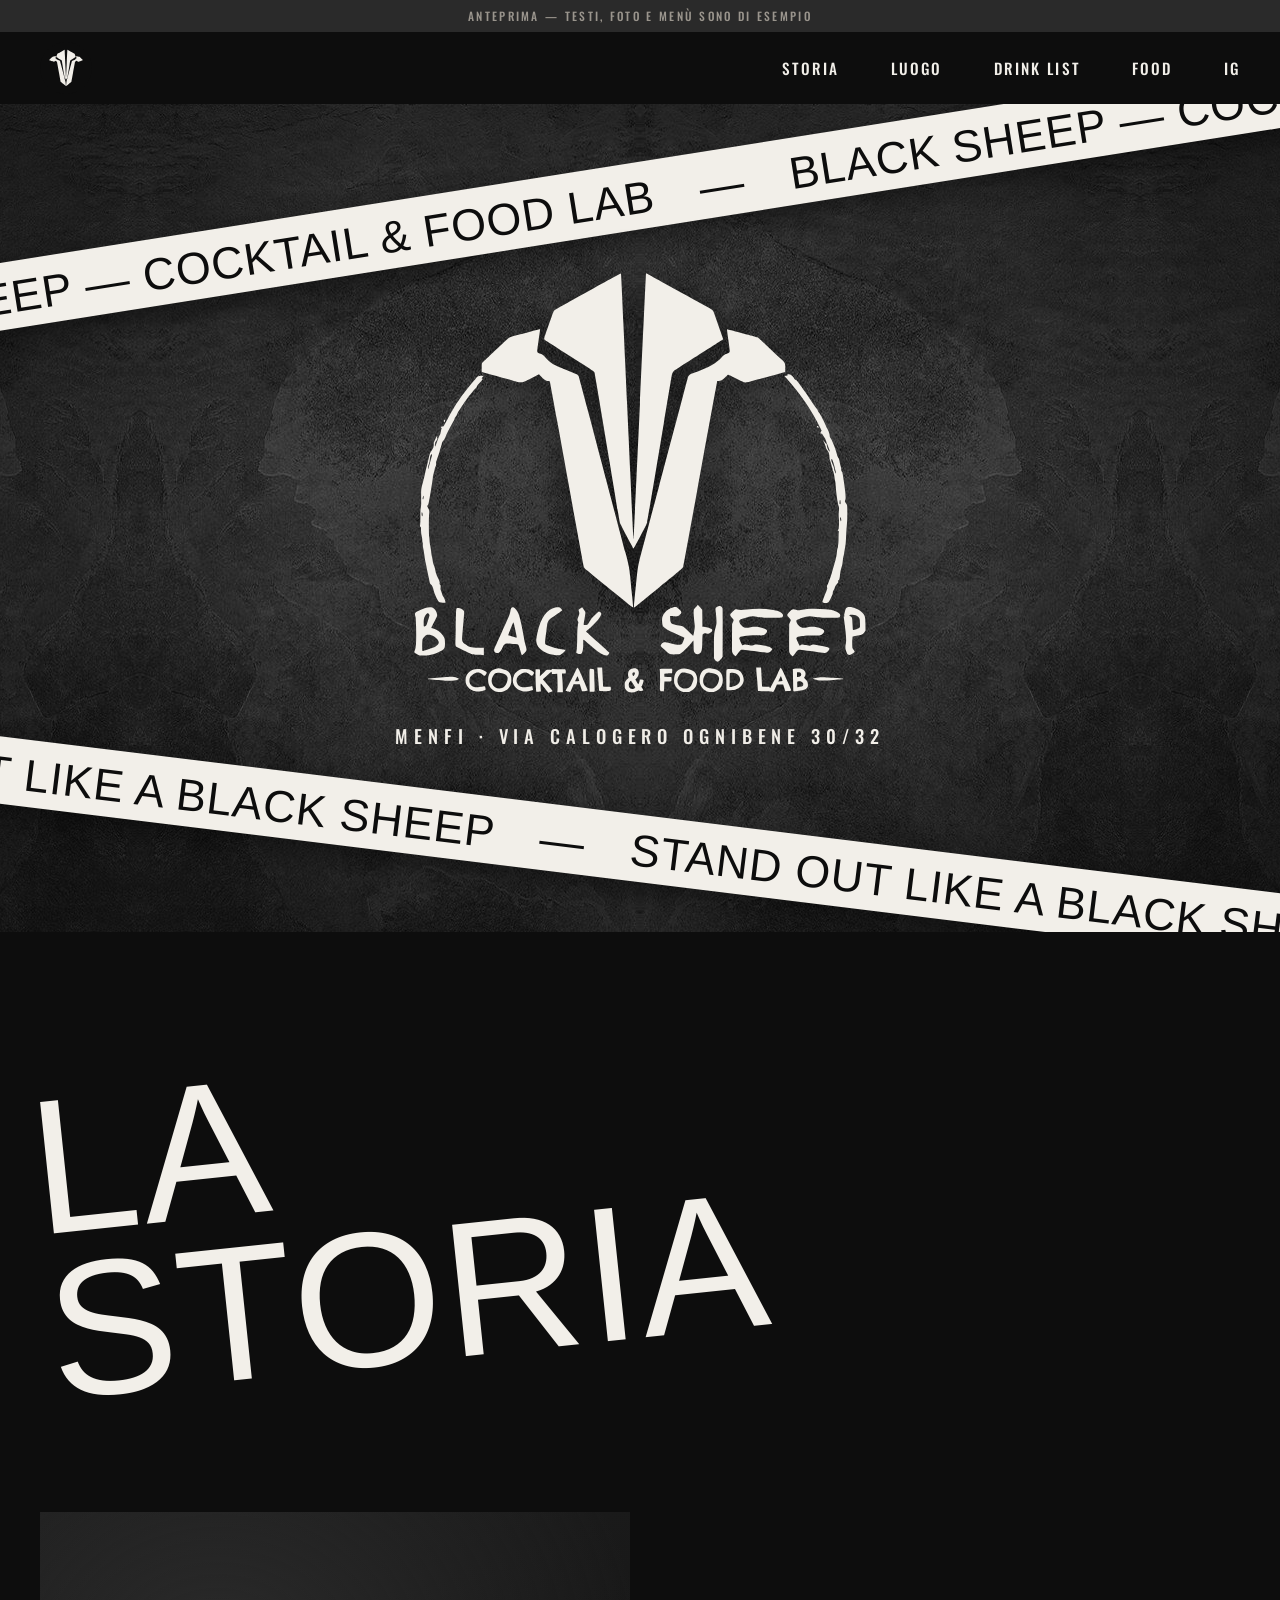
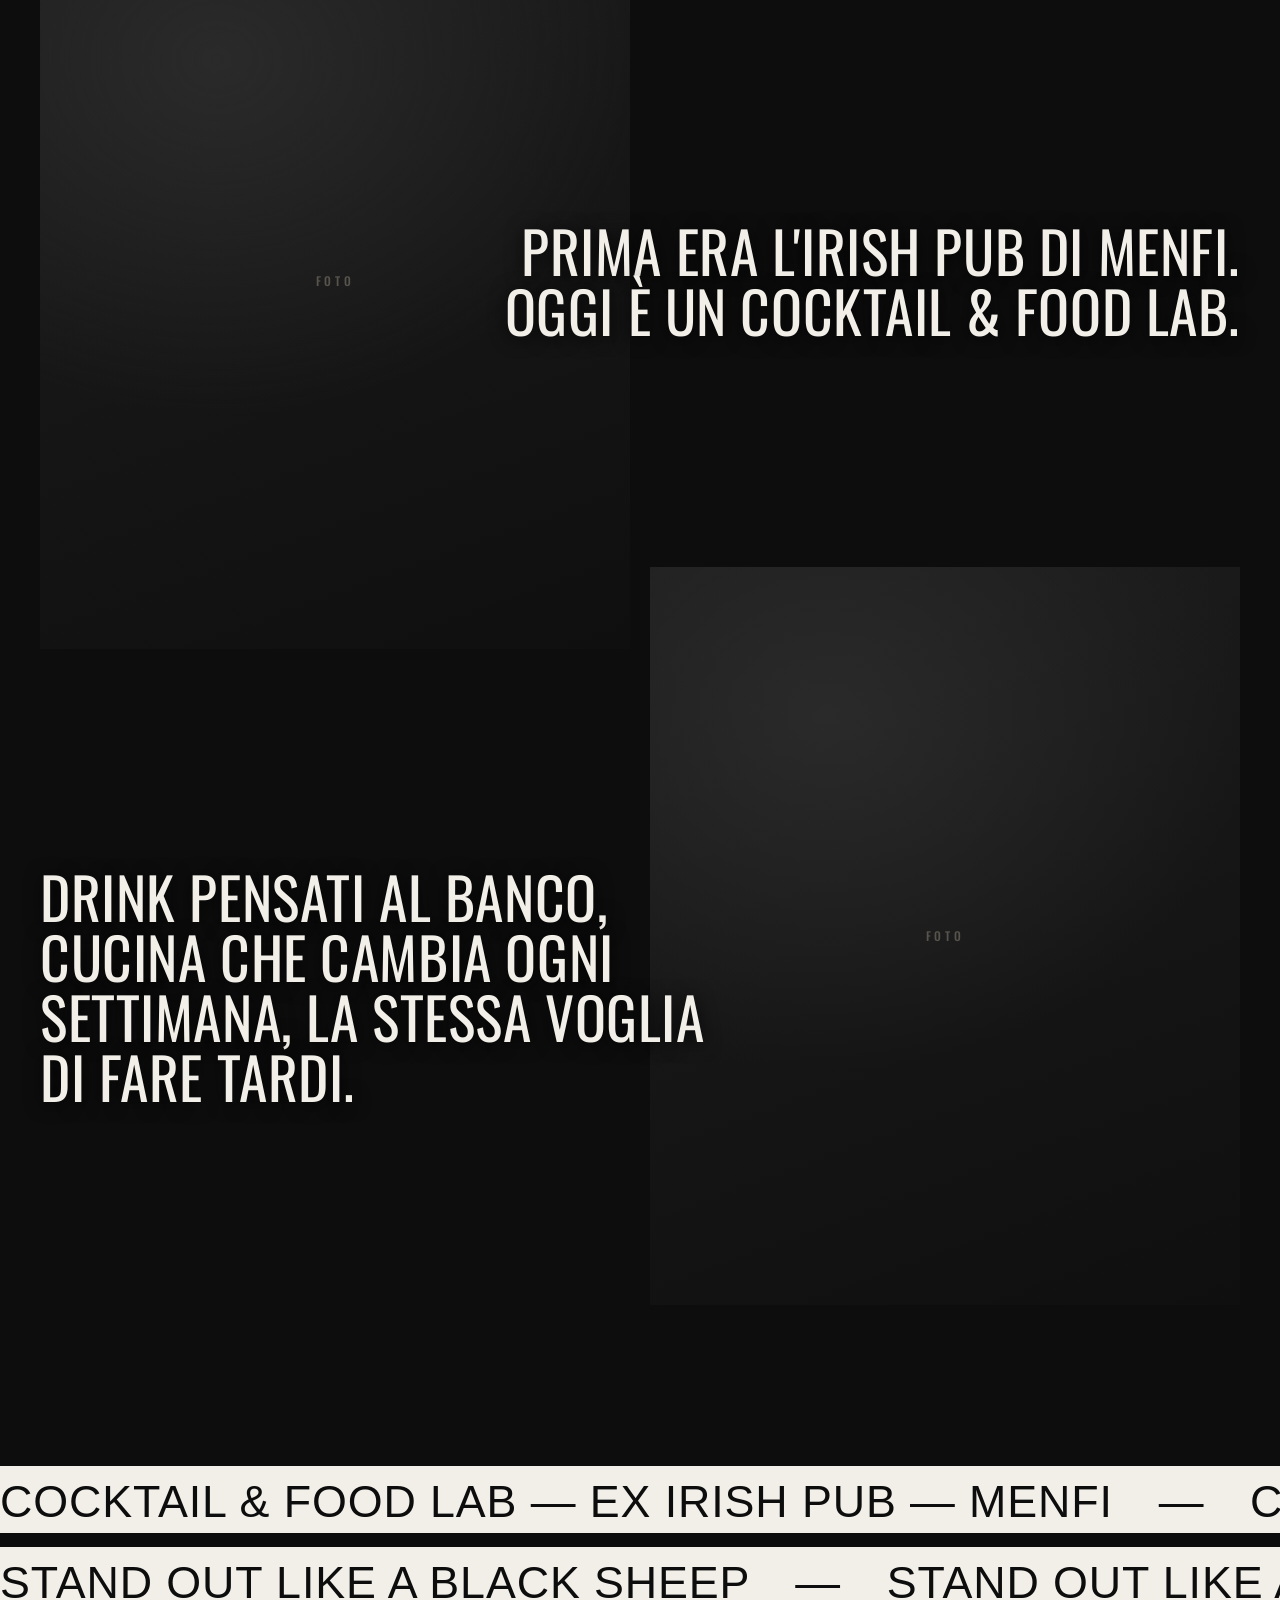
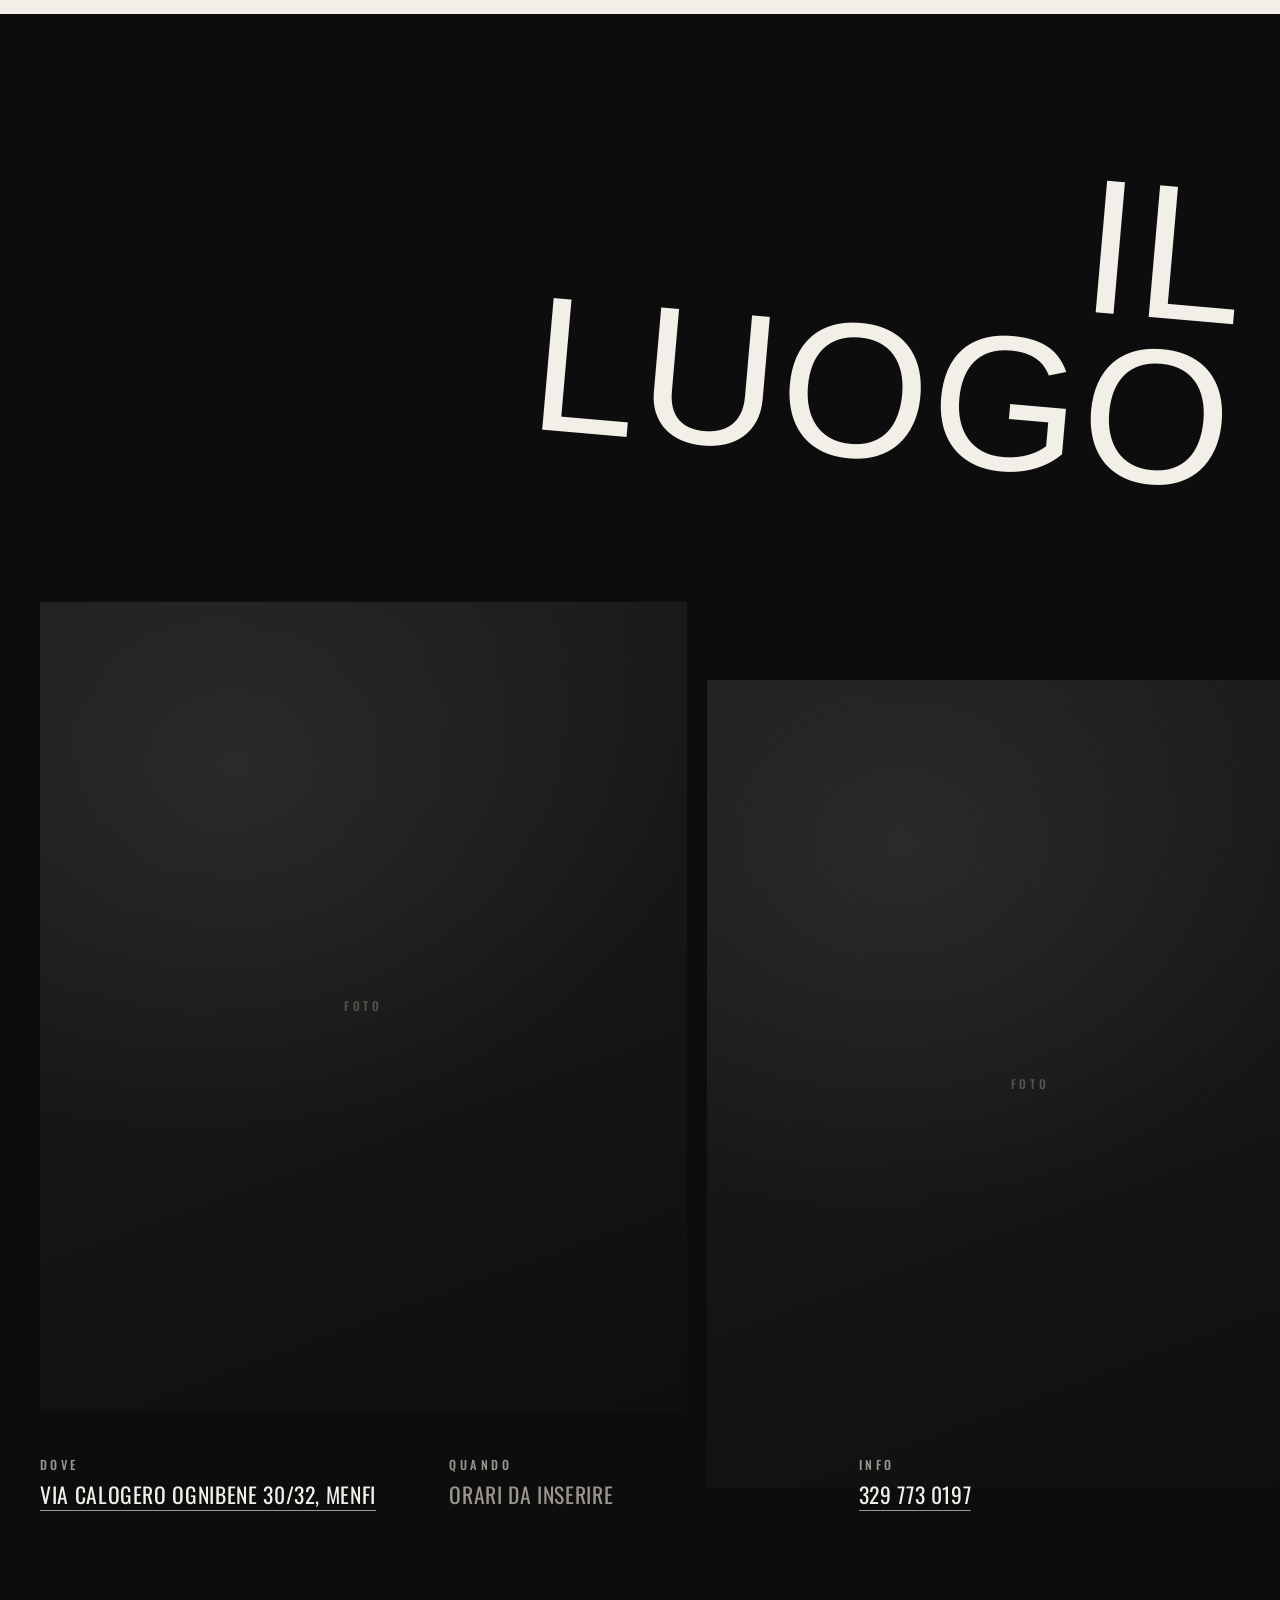
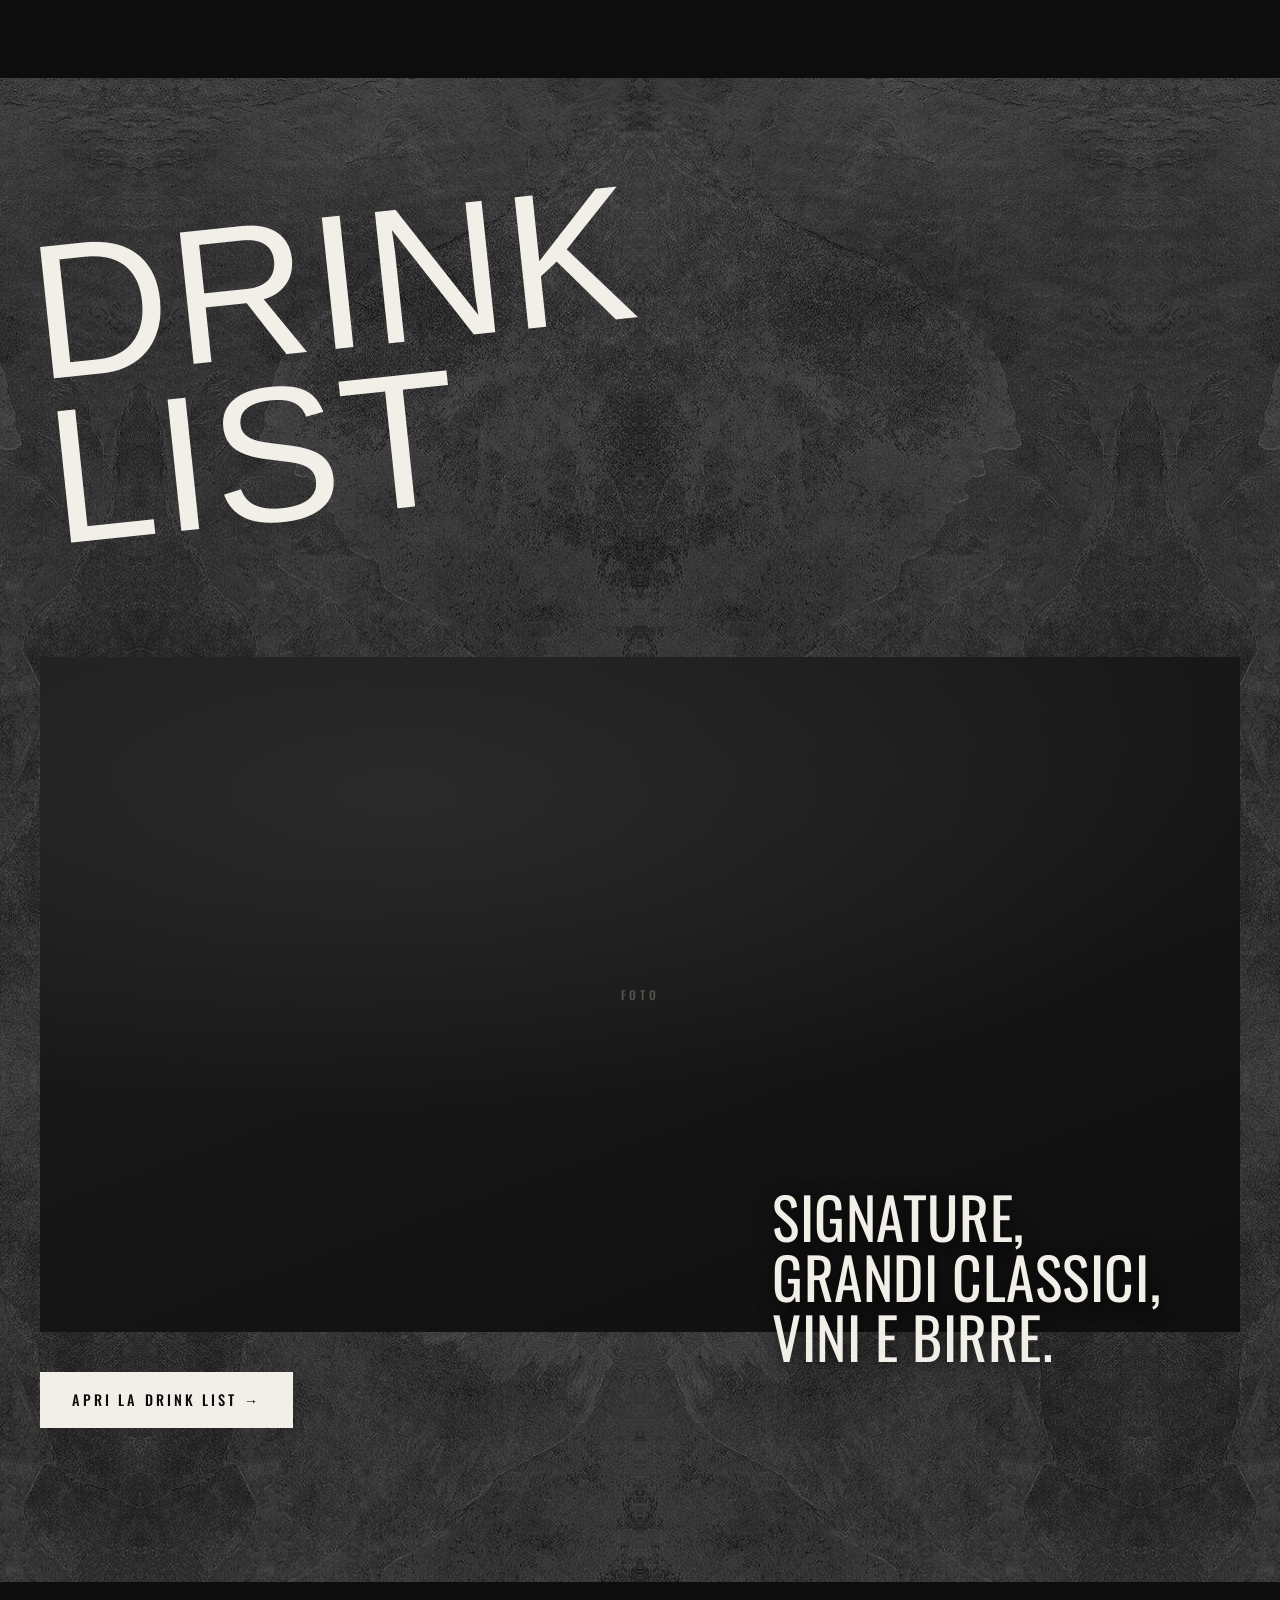
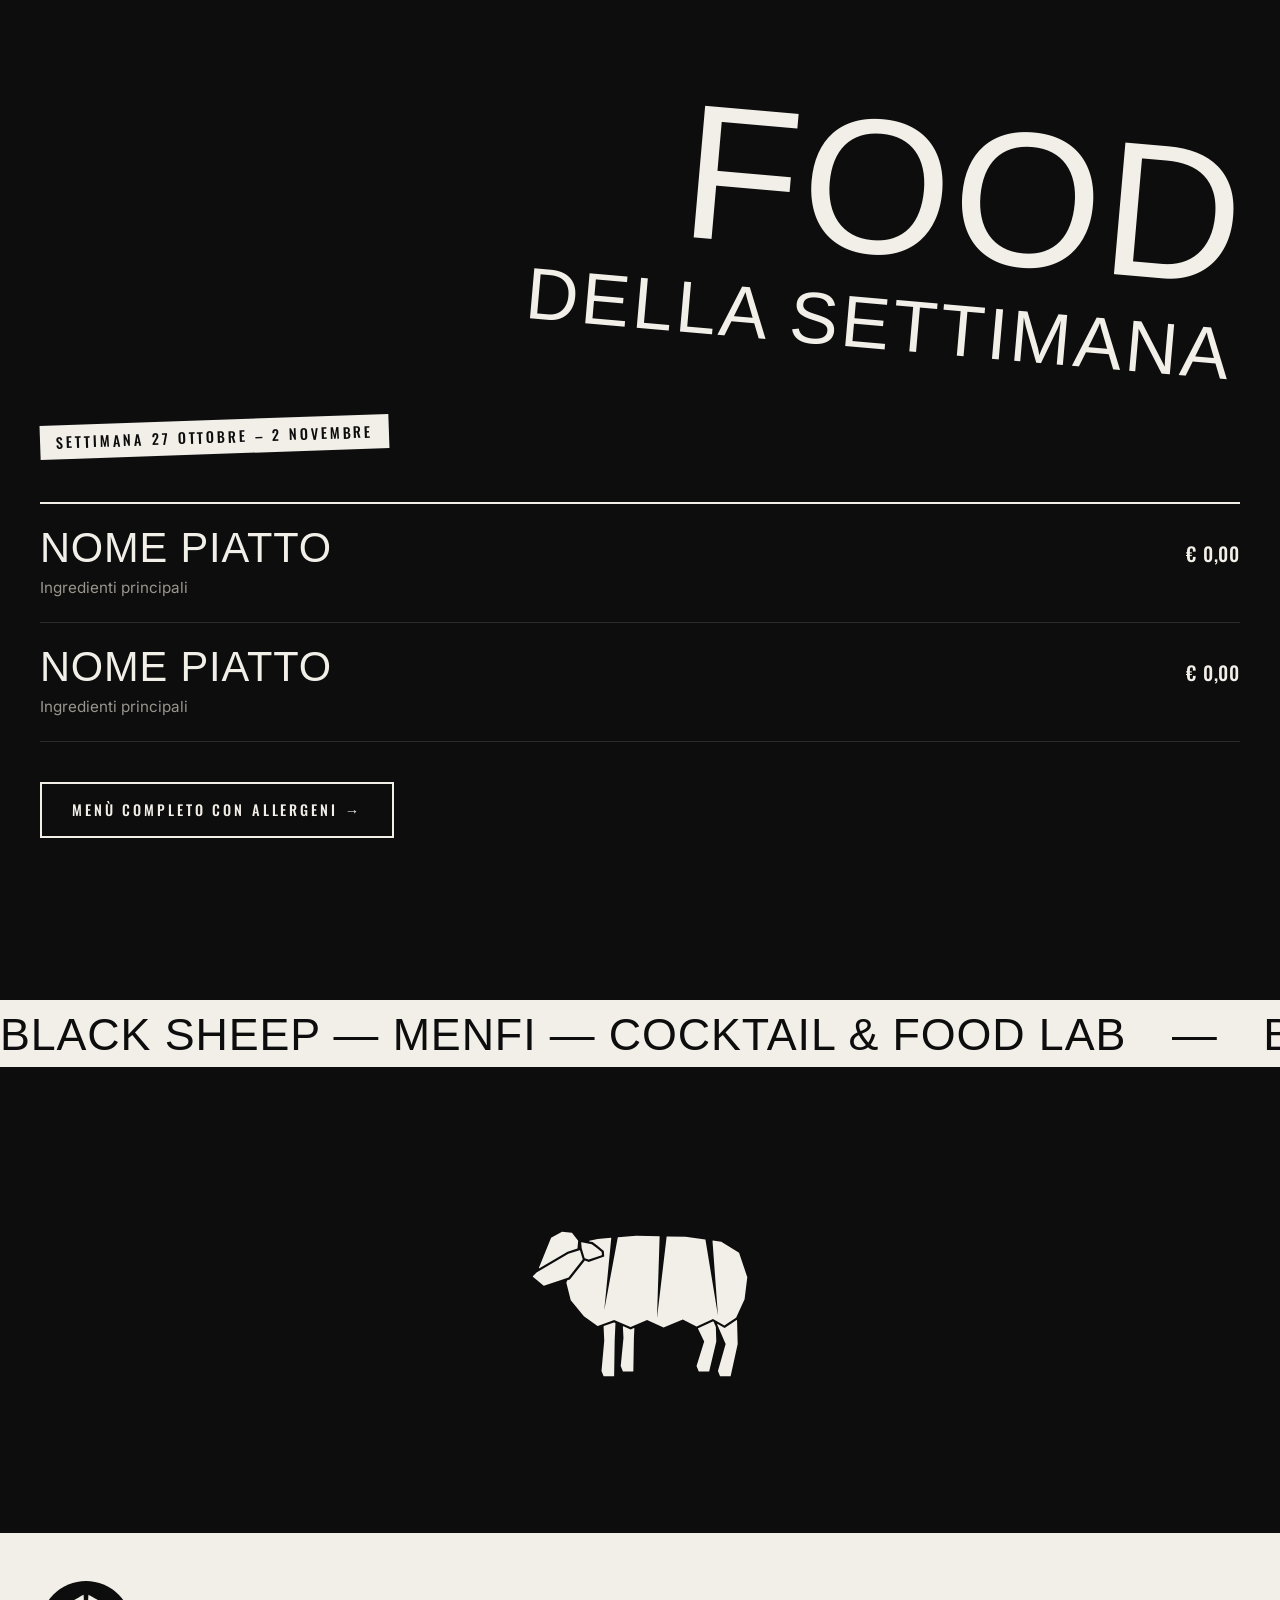
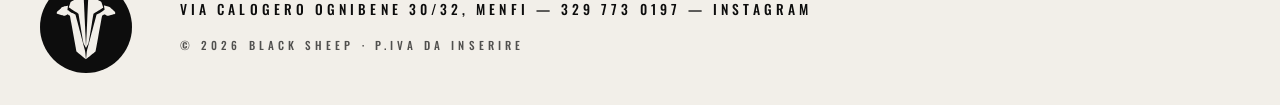
==== commit 1ad021a6: "Nuova grafica sul modello di Freni e Frizioni: nastri, titoli da manifesto, ardesia Home con storia," ====
--- a/index.html
+++ b/index.html
@@ -4,140 +4,139 @@
   <meta charset="utf-8">
   <meta name="viewport" content="width=device-width, initial-scale=1, viewport-fit=cover">
   <title>Black Sheep · Cocktail &amp; Food Lab · Menfi</title>
-  <meta name="description" content="Black Sheep, cocktail &amp; food lab a Menfi. Cocktail, vini, food e serate in Via Calogero Ognibene 30/32.">
+  <meta name="description" content="Black Sheep, cocktail &amp; food lab a Menfi. Drink list, food della settimana e serate in Via Calogero Ognibene 30/32.">
   <meta name="theme-color" content="#0d0d0d">
   <meta property="og:title" content="Black Sheep · Cocktail &amp; Food Lab">
   <meta property="og:description" content="Menfi — Stand out like a Black Sheep">
   <meta property="og:image" content="assets/og.png">
   <link rel="icon" href="assets/marchio.svg" type="image/svg+xml">
   <link rel="apple-touch-icon" href="assets/apple-touch-icon.png">
+  <link rel="preload" href="assets/fonts/anton-latin-400-normal.woff2" as="font" type="font/woff2" crossorigin>
   <link rel="preload" href="assets/fonts/oswald-latin-500-normal.woff2" as="font" type="font/woff2" crossorigin>
   <link rel="stylesheet" href="style.css">
 </head>
 <body>
+  <p class="preview" id="preview" hidden>Anteprima — testi, foto e menù sono di esempio</p>
+
   <header class="nav">
     <div class="wrap nav__inner">
-      <a class="nav__brand" href="#top" aria-label="Black Sheep, torna su">
-        <img src="assets/marchio.svg" alt="" width="36" height="36">
-        <span>Black Sheep</span>
+      <a class="nav__brand" href="#top" aria-label="Black Sheep, torna all'inizio">
+        <img src="assets/marchio.svg" alt="" width="52" height="52">
       </a>
-      <nav class="nav__links" aria-label="Sezioni">
-        <a href="#locale">Il locale</a>
-        <a href="#eventi">Eventi</a>
-        <a href="#sala">Sala eventi</a>
-        <a href="#dove">Dove siamo</a>
-        <a class="btn btn--ghost" href="menu/#drink">Menù</a>
+      <button class="nav__toggle" type="button" aria-label="Apri il menu" aria-expanded="false" aria-controls="links">
+        <span></span><span></span><span></span>
+      </button>
+      <nav class="nav__links" id="links" aria-label="Sezioni">
+        <a href="#storia">Storia</a>
+        <a href="#luogo">Luogo</a>
+        <a href="menu/#drink">Drink list</a>
+        <a href="#food">Food</a>
+        <a href="https://www.instagram.com/black_sheep_menfi/" target="_blank" rel="noopener">IG</a>
       </nav>
     </div>
   </header>
 
   <main id="top">
-    <section class="hero">
-      <div>
+    <section class="hero slate">
+      <div class="tape tape--cross" data-text="Black Sheep — Cocktail &amp; Food Lab">Black Sheep — Cocktail &amp; Food Lab</div>
+      <div class="tape tape--cross tape--rev" data-text="Stand out like a Black Sheep">Stand out like a Black Sheep</div>
+      <div class="hero__inner">
         <h1>
           <img class="hero__logo" src="assets/logo-bianco.svg" alt="Black Sheep · Cocktail &amp; Food Lab" width="2143" height="1995">
         </h1>
-        <p class="hero__motto">Stand out like a Black Sheep</p>
-        <div class="hero__actions">
-          <a class="btn btn--solid" href="menu/#drink">Drink list</a>
-          <a class="btn btn--ghost" href="menu/#food">Food</a>
-        </div>
-        <p class="hero__where">Menfi · Via Calogero Ognibene 30/32</p>
+        <p class="hero__claim">Menfi · Via Calogero Ognibene 30/32</p>
       </div>
     </section>
 
-    <section class="section" id="locale">
-      <div class="wrap split">
-        <div>
-          <p class="eyebrow">Il locale</p>
-          <h2 class="h2">Da Irish pub<br>a cocktail &amp; food lab</h2>
-          <p class="lead">Dove prima c'era l'Irish pub di Menfi oggi c'è un laboratorio di cocktail, cucina e vino. Drink pensati al banco, piatti da condividere e una selezione di etichette da scoprire.</p>
-        </div>
-        <div class="ph" role="img" aria-label="Foto del locale">Foto del locale</div>
-      </div>
-    </section>
-
-    <section class="section" id="menu">
+    <section class="section" id="storia">
       <div class="wrap">
-        <p class="eyebrow">Il menù</p>
-        <h2 class="h2">Cosa beviamo,<br>cosa mangiamo</h2>
-        <div class="cards">
-          <a class="card" href="menu/#drink">
-            <h3 class="card__title">Drink list</h3>
-            <p class="card__text">Signature, grandi classici, vini e birre.</p>
-            <span class="card__go">Scopri →</span>
-          </a>
-          <a class="card" href="menu/#food">
-            <h3 class="card__title">Food</h3>
-            <p class="card__text">La cucina del lab, da accompagnare al bicchiere.</p>
-            <span class="card__go">Scopri →</span>
-          </a>
+        <h2 class="poster">La<br>storia</h2>
+        <div class="collage">
+          <div class="ph collage__a" role="img" aria-label="Foto storica del locale">Foto</div>
+          <div class="collage__b">
+            <p class="statement statement--right">Prima era l'Irish pub di Menfi. Oggi è un cocktail &amp; food lab.</p>
+          </div>
+          <div class="ph collage__c" role="img" aria-label="Foto del bancone">Foto</div>
+          <div class="collage__d">
+            <p class="statement">Drink pensati al banco, cucina che cambia ogni settimana, la stessa voglia di fare tardi.</p>
+          </div>
         </div>
       </div>
     </section>
 
-    <section class="section" id="eventi">
+    <div class="tapes" aria-hidden="true">
+      <div class="tape" data-text="Cocktail &amp; Food Lab — Ex Irish pub — Menfi">Cocktail &amp; Food Lab</div>
+      <div class="tape tape--rev" data-text="Stand out like a Black Sheep">Stand out like a Black Sheep</div>
+    </div>
+
+    <section class="section" id="luogo">
       <div class="wrap">
-        <p class="eyebrow">Eventi</p>
-        <h2 class="h2">Serate, musica,<br>ospiti</h2>
-        <p class="lead">Music selection, dj set e serate a tema. Il calendario aggiornato è sul nostro Instagram.</p>
-        <div class="events">
-          <div class="ph" role="img" aria-label="Locandina evento">Locandina</div>
-          <div class="ph" role="img" aria-label="Locandina evento">Locandina</div>
-          <div class="ph" role="img" aria-label="Locandina evento">Locandina</div>
+        <h2 class="poster poster--right">Il<br>luogo</h2>
+        <div class="pair">
+          <div class="ph" role="img" aria-label="Foto della sala">Foto</div>
+          <div class="ph" role="img" aria-label="Foto dell'ingresso">Foto</div>
         </div>
-        <p class="actions"><a class="btn btn--ghost" href="https://www.instagram.com/black_sheep_menfi/" target="_blank" rel="noopener">Seguici su Instagram</a></p>
+        <dl class="facts">
+          <div>
+            <dt>Dove</dt>
+            <dd><a href="https://maps.google.com/?q=Via+Calogero+Ognibene+30,+92013+Menfi+AG" target="_blank" rel="noopener">Via Calogero Ognibene 30/32, Menfi</a></dd>
+          </div>
+          <div>
+            <dt>Quando</dt>
+            <dd class="todo">Orari da inserire</dd>
+          </div>
+          <div>
+            <dt>Info</dt>
+            <dd><a href="tel:+393297730197">329 773 0197</a></dd>
+          </div>
+        </dl>
       </div>
     </section>
 
-    <section class="section" id="sala">
-      <div class="wrap split split--rev">
-        <div>
-          <p class="eyebrow">Sala eventi</p>
-          <h2 class="h2">La tua festa,<br>da Black Sheep</h2>
-          <p class="lead">Compleanni, lauree, cene aziendali: una sala riservata con drink e food su misura per te e i tuoi ospiti.</p>
-          <p class="actions"><a class="btn btn--solid" href="tel:+393297730197">Chiama per info</a></p>
+    <section class="section slate" id="drink">
+      <div class="wrap">
+        <h2 class="poster">Drink<br>list</h2>
+        <div class="feature">
+          <div class="ph" role="img" aria-label="Foto di un cocktail">Foto</div>
+          <p class="statement">Signature, grandi classici, vini e birre.</p>
         </div>
-        <div class="ph" role="img" aria-label="Foto della sala eventi">Foto sala eventi</div>
+        <div class="actions">
+          <a class="btn btn--solid" href="menu/#drink">Apri la drink list →</a>
+        </div>
       </div>
     </section>
 
-    <section class="section" id="dove">
+    <section class="section" id="food">
       <div class="wrap">
-        <p class="eyebrow">Dove siamo</p>
-        <h2 class="h2">Vieni a trovarci</h2>
-        <div class="where">
-          <dl>
-            <div>
-              <dt>Indirizzo</dt>
-              <dd><a href="https://maps.google.com/?q=Via+Calogero+Ognibene+30,+92013+Menfi+AG" target="_blank" rel="noopener">Via Calogero Ognibene 30/32<br>92013 Menfi (AG)</a></dd>
-            </div>
-            <div>
-              <dt>Orari</dt>
-              <dd class="todo">Da inserire</dd>
-            </div>
-            <div>
-              <dt>Contatti</dt>
-              <dd><a href="tel:+393297730197">329 773 0197</a></dd>
-            </div>
-          </dl>
-          <a class="ph ph--link" href="https://maps.google.com/?q=Via+Calogero+Ognibene+30,+92013+Menfi+AG" target="_blank" rel="noopener">Apri in Google Maps →</a>
+        <h2 class="poster poster--right">Food<small>della settimana</small></h2>
+        <p class="week" id="week">Settimana in arrivo</p>
+        <ul class="dishes" id="dishes"></ul>
+        <div class="actions">
+          <a class="btn" href="menu/#food">Menù completo con allergeni →</a>
         </div>
       </div>
+    </section>
+
+    <div class="tapes" aria-hidden="true">
+      <div class="tape tape--rev" data-text="Black Sheep — Menfi — Cocktail &amp; Food Lab">Black Sheep</div>
+    </div>
+
+    <section class="section">
+      <img class="sheep" src="assets/pecora-bianco.svg" alt="" width="801" height="548">
     </section>
   </main>
 
   <footer class="foot">
     <div class="wrap foot__inner">
-      <img class="foot__logo" src="assets/logo-bianco.svg" alt="Black Sheep · Cocktail &amp; Food Lab" width="2143" height="1995">
-      <div class="foot__links">
-        <a href="menu/#drink">Menù</a>
-        <a href="https://www.instagram.com/black_sheep_menfi/" target="_blank" rel="noopener">Instagram</a>
-        <a href="tel:+393297730197">329 773 0197</a>
+      <img class="foot__logo" src="assets/marchio.svg" alt="Black Sheep" width="92" height="92">
+      <div class="foot__text">
+        <p>Via Calogero Ognibene 30/32, Menfi — <a href="tel:+393297730197">329 773 0197</a> — <a href="https://www.instagram.com/black_sheep_menfi/" target="_blank" rel="noopener">Instagram</a></p>
+        <p class="foot__small">© 2026 Black Sheep · P.IVA da inserire</p>
       </div>
-      <p>Via Calogero Ognibene 30/32 · 92013 Menfi (AG)</p>
-      <p>© 2026 Black Sheep · P.IVA <span class="todo">da inserire</span></p>
     </div>
   </footer>
+
+  <script src="menu/menu.js"></script>
+  <script src="site.js"></script>
 </body>
 </html>
--- a/style.css
+++ b/style.css
@@ -1,4 +1,5 @@
 /* Font ospitati sul sito: nessuna richiesta a servizi esterni */
+@font-face { font-family: "Anton"; font-weight: 400; font-display: swap; src: url("assets/fonts/anton-latin-400-normal.woff2") format("woff2"); }
 @font-face { font-family: "Oswald"; font-weight: 400; font-display: swap; src: url("assets/fonts/oswald-latin-400-normal.woff2") format("woff2"); }
 @font-face { font-family: "Oswald"; font-weight: 500; font-display: swap; src: url("assets/fonts/oswald-latin-500-normal.woff2") format("woff2"); }
 @font-face { font-family: "Oswald"; font-weight: 600; font-display: swap; src: url("assets/fonts/oswald-latin-600-normal.woff2") format("woff2"); }
@@ -8,26 +9,27 @@
 
 :root {
   --bg: #0d0d0d;
-  --surface: #161616;
+  --ink: #f2efe9;
+  --muted: #9a958d;
   --line: #2a2a2a;
-  --text: #f2efe9;
-  --muted: #9a958d;
-  --accent: #f2efe9;
+  --poster: "Anton", Impact, "Arial Narrow", sans-serif;
   --display: "Oswald", "Arial Narrow", sans-serif;
   --body: "Inter", system-ui, -apple-system, sans-serif;
-  --wrap: 1120px;
+  --wrap: 1240px;
+  --nav-h: 72px;
 }
 
 * { box-sizing: border-box; }
 
-html { scroll-behavior: smooth; scroll-padding-top: 72px; -webkit-text-size-adjust: 100%; }
+html { scroll-behavior: smooth; scroll-padding-top: var(--nav-h); -webkit-text-size-adjust: 100%; }
 
 body {
   margin: 0;
   background: var(--bg);
-  color: var(--text);
+  color: var(--ink);
   font: 400 16px/1.6 var(--body);
   -webkit-font-smoothing: antialiased;
+  overflow-x: hidden;
 }
 
 a { color: inherit; }
@@ -35,195 +37,280 @@
 
 .wrap { max-width: var(--wrap); margin: 0 auto; padding: 0 20px; }
 
-.eyebrow {
-  margin: 0 0 14px;
+/* Ardesia: piastrella specchiata, senza giunture */
+.slate { background: #1b1b1b url("assets/ardesia.jpg") center top / 1000px auto repeat; }
+
+/* ——— Navigazione ——— */
+.nav {
+  position: sticky;
+  top: 0;
+  z-index: 50;
+  height: var(--nav-h);
+  background: var(--bg);
+}
+.nav__inner { height: 100%; display: flex; align-items: center; justify-content: space-between; gap: 24px; }
+.nav__brand img { display: block; width: 52px; height: 52px; }
+.nav__links { display: flex; gap: clamp(20px, 4vw, 56px); }
+.nav__links a {
+  font: 500 .95rem/1 var(--display);
+  letter-spacing: .14em;
+  text-transform: uppercase;
+  text-decoration: none;
+}
+.nav__links a:hover { text-decoration: underline; text-underline-offset: 6px; }
+.nav__toggle { display: none; }
+
+@media (max-width: 820px) {
+  .nav__toggle {
+    display: grid;
+    gap: 6px;
+    padding: 12px 6px;
+    background: none;
+    border: 0;
+    cursor: pointer;
+  }
+  .nav__toggle span { display: block; width: 28px; height: 2px; background: var(--ink); transition: transform .25s, opacity .25s; }
+  .nav__links {
+    position: fixed;
+    inset: var(--nav-h) 0 0;
+    flex-direction: column;
+    justify-content: center;
+    align-items: center;
+    gap: 18px;
+    background: var(--bg);
+    opacity: 0;
+    visibility: hidden;
+    transition: opacity .25s, visibility .25s;
+  }
+  .nav__links a { font: 400 clamp(2.6rem, 13vw, 4rem)/1 var(--poster); letter-spacing: .02em; }
+  .nav--open .nav__links { opacity: 1; visibility: visible; }
+  .nav--open .nav__toggle span:nth-child(1) { transform: translateY(8px) rotate(45deg); }
+  .nav--open .nav__toggle span:nth-child(2) { opacity: 0; }
+  .nav--open .nav__toggle span:nth-child(3) { transform: translateY(-8px) rotate(-45deg); }
+}
+
+/* ——— Nastro che scorre ——— */
+.tape {
+  overflow: hidden;
+  background: var(--ink);
+  color: var(--bg);
+  white-space: nowrap;
+  font: 400 clamp(1.6rem, 3.6vw, 2.8rem)/1 var(--poster);
+  text-transform: uppercase;
+  letter-spacing: .02em;
+  padding: .28em 0 .22em;
+}
+.tape__track { display: inline-block; animation: tape 38s linear infinite; }
+.tape--rev .tape__track { animation-direction: reverse; }
+@keyframes tape { to { transform: translateX(-50%); } }
+
+.tapes { display: grid; gap: 14px; padding: 8px 0; }
+
+/* Nastri inclinati sopra l'apertura */
+.tape--cross {
+  position: absolute;
+  z-index: 2;
+  left: -20%;
+  width: 140%;
+  box-shadow: 0 10px 30px rgba(0,0,0,.45);
+}
+
+@media (prefers-reduced-motion: reduce) {
+  .tape__track { animation: none; }
+  html { scroll-behavior: auto; }
+}
+
+/* ——— Apertura ——— */
+.hero {
+  position: relative;
+  min-height: calc(100svh - var(--nav-h));
+  display: grid;
+  place-items: center;
+  overflow: hidden;
+  text-align: center;
+  padding: 120px 20px 140px;
+}
+.hero::after {
+  content: "";
+  position: absolute;
+  inset: 0;
+  background: radial-gradient(70% 60% at 50% 48%, transparent 30%, rgba(0,0,0,.55) 100%);
+  pointer-events: none;
+}
+.hero__inner { position: relative; z-index: 3; }
+.hero h1 { margin: 0; }
+.hero__logo { display: block; margin: 0 auto; width: min(460px, 74vw); height: auto; filter: drop-shadow(0 6px 24px rgba(0,0,0,.5)); }
+.hero__claim {
+  margin: 28px 0 0;
+  font: 500 clamp(.9rem, 2.2vw, 1.15rem)/1.2 var(--display);
+  letter-spacing: .32em;
+  text-transform: uppercase;
+}
+.hero .tape--cross:nth-of-type(1) { top: 7%; transform: rotate(-9deg); }
+.hero .tape--cross:nth-of-type(2) { bottom: 6%; transform: rotate(7deg); }
+
+/* ——— Titoli da manifesto ——— */
+.poster {
+  margin: 0;
+  font: 400 clamp(4.2rem, 15vw, 12rem)/.86 var(--poster);
+  text-transform: uppercase;
+  letter-spacing: .01em;
+  transform: rotate(-6deg);
+  transform-origin: left center;
+}
+.poster--right { text-align: right; transform: rotate(5deg); transform-origin: right center; }
+.poster small { display: block; font-size: .38em; line-height: 1; margin-top: .25em; letter-spacing: .04em; }
+
+.statement {
+  margin: 0;
+  font: 400 clamp(1.7rem, 4.6vw, 3.6rem)/1.04 var(--display);
+  text-transform: uppercase;
+  letter-spacing: .01em;
+}
+.statement--right { text-align: right; }
+
+.section { position: relative; padding: clamp(80px, 12vw, 160px) 0; }
+
+/* Collage foto + testo, asimmetrico e sovrapposto */
+.collage {
+  display: grid;
+  grid-template-columns: repeat(12, 1fr);
+  gap: 20px;
+  margin-top: clamp(48px, 8vw, 96px);
+  align-items: center;
+}
+.collage > * { min-width: 0; }
+.collage__a { grid-column: 1 / span 6; grid-row: 1; }
+.collage__b { grid-column: 5 / -1; grid-row: 1; position: relative; z-index: 2; }
+.collage__c { grid-column: 7 / -1; grid-row: 2; margin-top: -8vw; }
+.collage__d { grid-column: 1 / span 7; grid-row: 2; position: relative; z-index: 2; }
+.collage .ph { aspect-ratio: 4 / 5; }
+.collage__b .statement, .collage__d .statement { text-shadow: 0 2px 18px rgba(0,0,0,.8); }
+
+@media (max-width: 760px) {
+  .collage { grid-template-columns: 1fr; gap: 0; }
+  .collage__a, .collage__b, .collage__c, .collage__d { grid-column: 1; grid-row: auto; margin: 0; }
+  .collage__a { width: 82%; }
+  .collage__b { margin-top: -22vw; }
+  .collage__c { width: 82%; margin: 48px 0 0 auto; }
+  .collage__d { margin-top: -18vw; }
+}
+
+/* Segnaposto foto: da sostituire con le foto del locale */
+.ph {
+  display: grid;
+  place-items: center;
+  background:
+    radial-gradient(120% 80% at 30% 20%, #2a2a2a 0%, transparent 60%),
+    linear-gradient(160deg, #1d1d1d, #0f0f0f);
+  color: #57534d;
   font: 500 .75rem/1 var(--display);
   letter-spacing: .3em;
   text-transform: uppercase;
-  color: var(--muted);
-}
-.h2 {
-  margin: 0;
-  font: 500 clamp(2rem, 6vw, 3.4rem)/1.05 var(--display);
-  letter-spacing: .06em;
-  text-transform: uppercase;
-}
-.lead { margin: 20px 0 0; color: var(--muted); font-size: 1.05rem; max-width: 52ch; }
-
+}
+
+.pair { display: grid; grid-template-columns: minmax(0, 1fr); gap: 20px; margin-top: clamp(48px, 8vw, 96px); }
+@media (min-width: 760px) { .pair { grid-template-columns: 1fr 1fr; } }
+.pair .ph { aspect-ratio: 4 / 5; }
+.pair .ph:nth-child(2) { margin-top: 12%; }
+@media (max-width: 759px) { .pair .ph { width: 82%; } .pair .ph:nth-child(2) { margin: -10% 0 0 auto; } }
+
+/* Pulsanti */
 .btn {
   display: inline-flex;
   align-items: center;
-  justify-content: center;
-  gap: 10px;
-  min-height: 48px;
-  padding: 0 26px;
-  border: 1px solid var(--accent);
-  border-radius: 999px;
-  font: 500 .82rem/1 var(--display);
+  gap: 12px;
+  min-height: 56px;
+  padding: 0 30px;
+  border: 2px solid var(--ink);
+  font: 500 .9rem/1 var(--display);
   letter-spacing: .2em;
   text-transform: uppercase;
   text-decoration: none;
   transition: background .2s, color .2s;
 }
-.btn--solid { background: var(--accent); color: var(--bg); }
-.btn--solid:hover { background: transparent; color: var(--text); }
-.btn--ghost:hover { background: var(--accent); color: var(--bg); }
-
-/* Segnaposto foto: da sostituire con le foto del locale */
-.ph {
-  position: relative;
-  display: grid;
-  place-items: center;
-  border: 1px solid var(--line);
-  border-radius: 4px;
-  background:
-    radial-gradient(120% 80% at 30% 20%, #232323 0%, transparent 60%),
-    linear-gradient(160deg, #1a1a1a, #101010);
-  color: #4d4a45;
-  font: 500 .7rem/1 var(--display);
-  letter-spacing: .3em;
-  text-transform: uppercase;
-}
-
-/* Barra di navigazione */
-.nav {
-  position: sticky;
-  top: 0;
-  z-index: 20;
-  background: rgba(13, 13, 13, .85);
-  backdrop-filter: blur(12px);
-  -webkit-backdrop-filter: blur(12px);
+.btn--solid { background: var(--ink); color: var(--bg); }
+.btn--solid:hover { background: transparent; color: var(--ink); }
+.btn:not(.btn--solid):hover { background: var(--ink); color: var(--bg); }
+.actions { display: flex; flex-wrap: wrap; gap: 14px; margin-top: 40px; }
+
+.facts { display: grid; gap: 28px; margin-top: 48px; }
+@media (min-width: 760px) { .facts { grid-template-columns: repeat(3, 1fr); } }
+.facts dt { font: 500 .78rem/1 var(--display); letter-spacing: .28em; text-transform: uppercase; color: var(--muted); }
+.facts dd { margin: 10px 0 0; font: 400 1.35rem/1.25 var(--display); text-transform: uppercase; letter-spacing: .03em; }
+.facts a { text-decoration: none; border-bottom: 1px solid var(--muted); }
+.todo { color: var(--muted); }
+
+/* Drink: foto con titolo sovrapposto */
+.feature { position: relative; margin-top: clamp(48px, 8vw, 96px); }
+.feature .ph { aspect-ratio: 16 / 9; }
+.feature .statement { position: absolute; right: 4%; bottom: -0.6em; max-width: 14ch; text-shadow: 0 2px 18px rgba(0,0,0,.8); }
+@media (max-width: 760px) {
+  .feature .ph { aspect-ratio: 4 / 5; }
+  .feature .statement { position: static; margin-top: -1.2em; text-align: right; }
+}
+
+/* Food della settimana in home */
+.week {
+  display: inline-block;
+  margin: 28px 0 0;
+  padding: 10px 16px;
+  background: var(--ink);
+  color: var(--bg);
+  font: 500 .9rem/1 var(--display);
+  letter-spacing: .2em;
+  text-transform: uppercase;
+  transform: rotate(-2deg);
+}
+.dishes { list-style: none; margin: 48px 0 0; padding: 0; border-top: 2px solid var(--ink); }
+.dishes li {
+  display: flex;
+  align-items: baseline;
+  justify-content: space-between;
+  gap: 24px;
+  padding: 22px 0;
   border-bottom: 1px solid var(--line);
 }
-.nav__inner { display: flex; align-items: center; justify-content: space-between; height: 64px; }
-.nav__brand { display: flex; align-items: center; gap: 12px; text-decoration: none; }
-.nav__brand img { width: 36px; height: 36px; }
-.nav__brand span { font: 500 .95rem/1 var(--display); letter-spacing: .22em; text-transform: uppercase; }
-.nav__links { display: flex; align-items: center; gap: 28px; }
-.nav__links a:not(.btn) {
-  font: 400 .78rem/1 var(--display);
+.dishes strong { font: 400 clamp(1.5rem, 4vw, 2.6rem)/1.05 var(--poster); text-transform: uppercase; letter-spacing: .02em; }
+.dishes span { display: block; margin-top: 6px; color: var(--muted); font-size: .95rem; }
+.dishes em { flex: none; font: 500 1.2rem/1 var(--display); font-style: normal; letter-spacing: .04em; }
+
+/* Pecora prima del piè di pagina */
+.sheep { display: block; width: min(220px, 50vw); height: auto; margin: 0 auto; }
+
+/* ——— Piè di pagina ——— */
+.foot { background: var(--ink); color: var(--bg); padding: 48px 0 calc(32px + env(safe-area-inset-bottom)); }
+.foot__inner { display: grid; gap: 28px; align-items: center; }
+@media (min-width: 760px) { .foot__inner { grid-template-columns: auto 1fr; gap: 48px; } }
+.foot__logo { width: 92px; height: 92px; }
+.foot__text { font: 500 .85rem/1.9 var(--display); letter-spacing: .3em; text-transform: uppercase; }
+.foot__text p { margin: 0; }
+.foot__text a { text-decoration: none; }
+.foot__text a:hover { text-decoration: underline; }
+.foot__small { margin-top: 12px !important; font-size: .7rem; opacity: .7; }
+
+/* Avviso anteprima */
+.preview {
+  margin: 0;
+  padding: 8px 16px;
+  background: #2a2a2a;
+  text-align: center;
+  font: 500 .72rem/1.4 var(--display);
   letter-spacing: .2em;
   text-transform: uppercase;
-  text-decoration: none;
   color: var(--muted);
-  transition: color .2s;
-}
-.nav__links a:not(.btn):hover { color: var(--text); }
-.nav__links .btn { min-height: 38px; padding: 0 18px; }
-
-@media (max-width: 760px) {
-  .nav__links a:not(.btn) { display: none; }
-}
-
-/* Home: apertura */
-.hero {
-  position: relative;
-  min-height: calc(100svh - 64px);
-  display: grid;
-  place-items: center;
-  text-align: center;
-  padding: 56px 20px 72px;
-  background: radial-gradient(60% 50% at 50% 42%, #1d1d1d 0%, var(--bg) 70%);
-  overflow: hidden;
-}
-.hero__logo { display: block; margin: 0 auto; width: min(420px, 78vw); height: auto; }
-.hero__motto { margin: 28px 0 0; font-style: italic; color: var(--muted); font-size: 1.05rem; }
-.hero__actions { display: flex; flex-wrap: wrap; justify-content: center; gap: 12px; margin-top: 36px; }
-.hero__where {
-  margin: 28px 0 0;
-  font: 400 .75rem/1 var(--display);
-  letter-spacing: .28em;
-  text-transform: uppercase;
-  color: var(--muted);
-}
-
-/* Home: sezioni */
-.section { padding: clamp(72px, 12vw, 128px) 0; border-top: 1px solid var(--line); }
-
-.split { display: grid; gap: 40px; align-items: center; }
-@media (min-width: 860px) {
-  .split { grid-template-columns: 1fr 1fr; gap: 72px; }
-  .split--rev > :first-child { order: 2; }
-}
-.split .ph { aspect-ratio: 4 / 5; }
-
-.cards { display: grid; gap: 16px; margin-top: 48px; }
-@media (min-width: 720px) { .cards { grid-template-columns: 1fr 1fr; } }
-.card {
-  position: relative;
-  display: flex;
-  flex-direction: column;
-  justify-content: flex-end;
-  min-height: 320px;
-  padding: 28px;
-  border: 1px solid var(--line);
-  border-radius: 4px;
-  text-decoration: none;
-  background: linear-gradient(180deg, transparent 30%, rgba(0,0,0,.6)), linear-gradient(160deg, #1c1c1c, #111);
-  transition: border-color .2s;
-}
-.card:hover { border-color: var(--muted); }
-.card__title { margin: 0; font: 500 1.8rem/1 var(--display); letter-spacing: .08em; text-transform: uppercase; }
-.card__text { margin: 10px 0 0; color: var(--muted); }
-.card__go {
-  margin-top: 20px;
-  font: 500 .75rem/1 var(--display);
-  letter-spacing: .24em;
-  text-transform: uppercase;
-}
-
-.events { display: grid; gap: 16px; margin-top: 48px; grid-template-columns: repeat(auto-fill, minmax(220px, 1fr)); }
-.events .ph { aspect-ratio: 4 / 5; }
-
-.where { display: grid; gap: 40px; margin-top: 48px; }
-@media (min-width: 860px) { .where { grid-template-columns: 1fr 1fr; } }
-.where dl { margin: 0; display: grid; gap: 24px; }
-.where dt { font: 500 .72rem/1 var(--display); letter-spacing: .26em; text-transform: uppercase; color: var(--muted); }
-.where dd { margin: 8px 0 0; font-size: 1.1rem; }
-.where dd a { text-decoration: none; border-bottom: 1px solid var(--line); }
-.where .ph { min-height: 300px; }
-.todo { color: var(--muted); font-style: italic; }
-
-/* Piè di pagina */
-.foot { border-top: 1px solid var(--line); padding: 56px 0 calc(40px + env(safe-area-inset-bottom)); color: var(--muted); font-size: .85rem; }
-.foot__inner { display: grid; gap: 24px; justify-items: center; text-align: center; }
-.foot__logo { width: 120px; height: auto; opacity: .9; }
-.foot__links { display: flex; flex-wrap: wrap; justify-content: center; gap: 8px 24px; }
-.foot__links a { text-decoration: none; color: var(--text); }
-.foot p { margin: 0; }
+}
 
 /* ——— Pagina menù ——— */
-.mhead { text-align: center; padding: calc(36px + env(safe-area-inset-top)) 20px 24px; }
-.mhead__logo { display: block; margin: 0 auto; width: 150px; height: auto; }
-.mhead__home {
-  display: inline-block;
-  margin-top: 18px;
-  font: 400 .72rem/1 var(--display);
-  letter-spacing: .26em;
-  text-transform: uppercase;
-  color: var(--muted);
-  text-decoration: none;
-}
-
-.preview {
-  margin: 0 16px 16px;
-  padding: 8px 12px;
-  border: 1px dashed var(--muted);
-  border-radius: 6px;
-  text-align: center;
-  font-size: .8rem;
-  color: var(--muted);
-}
-
 .tabs {
   position: sticky;
   top: 0;
-  z-index: 10;
+  z-index: 40;
   display: flex;
   gap: 8px;
   overflow-x: auto;
   padding: 12px 16px;
-  background: rgba(13, 13, 13, .92);
+  background: rgba(13, 13, 13, .94);
   backdrop-filter: blur(10px);
   -webkit-backdrop-filter: blur(10px);
   border-bottom: 1px solid var(--line);
@@ -232,103 +319,80 @@
 .tabs::-webkit-scrollbar { display: none; }
 .tabs__item {
   flex: none;
-  padding: 8px 16px;
+  padding: 9px 16px;
   border: 1px solid var(--line);
-  border-radius: 999px;
-  font: 500 .78rem/1 var(--display);
+  font: 500 .8rem/1 var(--display);
   letter-spacing: .14em;
   text-transform: uppercase;
   text-decoration: none;
   color: var(--muted);
   transition: background .2s, color .2s, border-color .2s;
 }
-.tabs__item.is-active { background: var(--accent); border-color: var(--accent); color: var(--bg); }
-.tabs__sep { flex: none; width: 1px; margin: 4px 4px; background: var(--line); }
-
-.mmain { max-width: 640px; margin: 0 auto; padding: 8px 16px 24px; }
-
-.group { padding-top: 40px; }
-.group + .group { margin-top: 32px; border-top: 1px solid var(--line); }
+.tabs__item.is-active { background: var(--ink); border-color: var(--ink); color: var(--bg); }
+.tabs__sep { flex: none; width: 2px; margin: 2px 4px; background: var(--ink); }
+
+.page-menu .nav { position: static; }
+.page-menu { scroll-padding-top: 64px; }
+
+.mmain { max-width: 680px; margin: 0 auto; padding: 0 16px 24px; }
+
+.group { padding-top: 56px; }
 .group__title {
   margin: 0;
-  text-align: center;
-  font: 600 2rem/1 var(--display);
-  letter-spacing: .16em;
-  text-transform: uppercase;
-}
-
-.cat { padding: 32px 0 8px; }
+  font: 400 clamp(4rem, 20vw, 7rem)/.86 var(--poster);
+  text-transform: uppercase;
+  transform: rotate(-5deg);
+  transform-origin: left center;
+}
+.group__week { margin: 26px 0 0; }
+.group + .group { margin-top: 48px; }
+.group-tape { margin: 56px -16px 0; }
+
+.cat { padding: 36px 0 8px; }
 .cat__title {
   margin: 0;
-  font: 500 1.35rem/1.1 var(--display);
-  letter-spacing: .12em;
+  font: 400 1.9rem/1 var(--poster);
+  letter-spacing: .03em;
   text-transform: uppercase;
   display: flex;
   align-items: center;
   gap: 14px;
 }
-.cat__title::after { content: ""; flex: 1; height: 1px; background: var(--line); }
-.cat__note { margin: 6px 0 0; color: var(--muted); font-size: .88rem; }
-
-.items { list-style: none; margin: 16px 0 0; padding: 0; }
-.item { padding: 14px 0; border-bottom: 1px solid var(--line); }
+.cat__title::after { content: ""; flex: 1; height: 2px; background: var(--ink); }
+.cat__note { margin: 8px 0 0; color: var(--muted); font-size: .9rem; }
+
+.items { list-style: none; margin: 14px 0 0; padding: 0; }
+.item { padding: 16px 0; border-bottom: 1px solid var(--line); }
 .item:last-child { border-bottom: 0; }
 .item__head { display: flex; align-items: baseline; justify-content: space-between; gap: 16px; }
-.item__name { font-weight: 500; font-size: 1.02rem; }
+.item__name { font: 500 1.15rem/1.2 var(--display); letter-spacing: .06em; text-transform: uppercase; }
 .item__frozen { margin-left: 2px; color: var(--muted); }
-.item__price {
-  flex: none;
-  font: 500 1rem/1 var(--display);
-  letter-spacing: .04em;
-  font-variant-numeric: tabular-nums;
-  white-space: nowrap;
-}
-.item__desc { margin: 4px 0 0; color: var(--muted); font-size: .9rem; line-height: 1.5; }
+.item__price { flex: none; font: 500 1.1rem/1 var(--display); letter-spacing: .04em; font-variant-numeric: tabular-nums; white-space: nowrap; }
+.item__desc { margin: 6px 0 0; color: var(--muted); font-size: .92rem; line-height: 1.5; }
 .item__all { margin: 4px 0 0; color: var(--muted); font-size: .75rem; letter-spacing: .02em; }
 
-.info {
-  max-width: 640px;
-  margin: 0 auto;
-  padding: 24px 16px calc(40px + env(safe-area-inset-bottom));
-  border-top: 1px solid var(--line);
-  color: var(--muted);
-  font-size: .85rem;
-}
+.info { max-width: 680px; margin: 0 auto; padding: 32px 16px 48px; color: var(--muted); font-size: .85rem; }
 .info p { margin: 0 0 8px; }
+.info__coperto { color: var(--ink); font: 500 1rem/1.4 var(--display); letter-spacing: .1em; text-transform: uppercase; }
 .info__coperto:empty { display: none; }
 
-.allergeni { margin: 16px 0; border: 1px solid var(--line); border-radius: 8px; padding: 0 16px; }
+.allergeni { margin: 20px 0 0; border: 1px solid var(--line); padding: 0 16px; }
 .allergeni summary {
   cursor: pointer;
-  padding: 14px 0;
-  font: 500 .8rem/1 var(--display);
-  letter-spacing: .16em;
-  text-transform: uppercase;
-  color: var(--text);
+  padding: 16px 0;
+  font: 500 .85rem/1 var(--display);
+  letter-spacing: .18em;
+  text-transform: uppercase;
+  color: var(--ink);
 }
 .allergeni ol { margin: 0 0 16px; padding-left: 22px; columns: 2; column-gap: 24px; }
 .allergeni li { break-inside: avoid; margin-bottom: 4px; }
 @media (max-width: 360px) { .allergeni ol { columns: 1; } }
 
-.info__contatti { display: flex; flex-direction: column; align-items: center; gap: 10px; margin-top: 28px; text-align: center; }
-.info__contatti a { text-decoration: none; color: var(--text); }
-
-.hero h1, .mhead h1 { margin: 0; }
-.actions { margin: 32px 0 0; }
-.ph--link { text-decoration: none; color: var(--muted); transition: color .2s, border-color .2s; }
-.ph--link:hover { color: var(--text); border-color: var(--muted); }
-
-@media (max-width: 719px) {
-  .events {
-    grid-auto-flow: column;
-    grid-template-columns: none;
-    grid-auto-columns: 68%;
-    overflow-x: auto;
-    scroll-snap-type: x mandatory;
-    margin-right: -20px;
-    padding-right: 20px;
-    scrollbar-width: none;
-  }
-  .events::-webkit-scrollbar { display: none; }
-  .events > * { scroll-snap-align: start; }
-}
+.visually-hidden {
+  position: absolute !important;
+  width: 1px; height: 1px;
+  overflow: hidden;
+  clip: rect(0 0 0 0);
+  white-space: nowrap;
+}
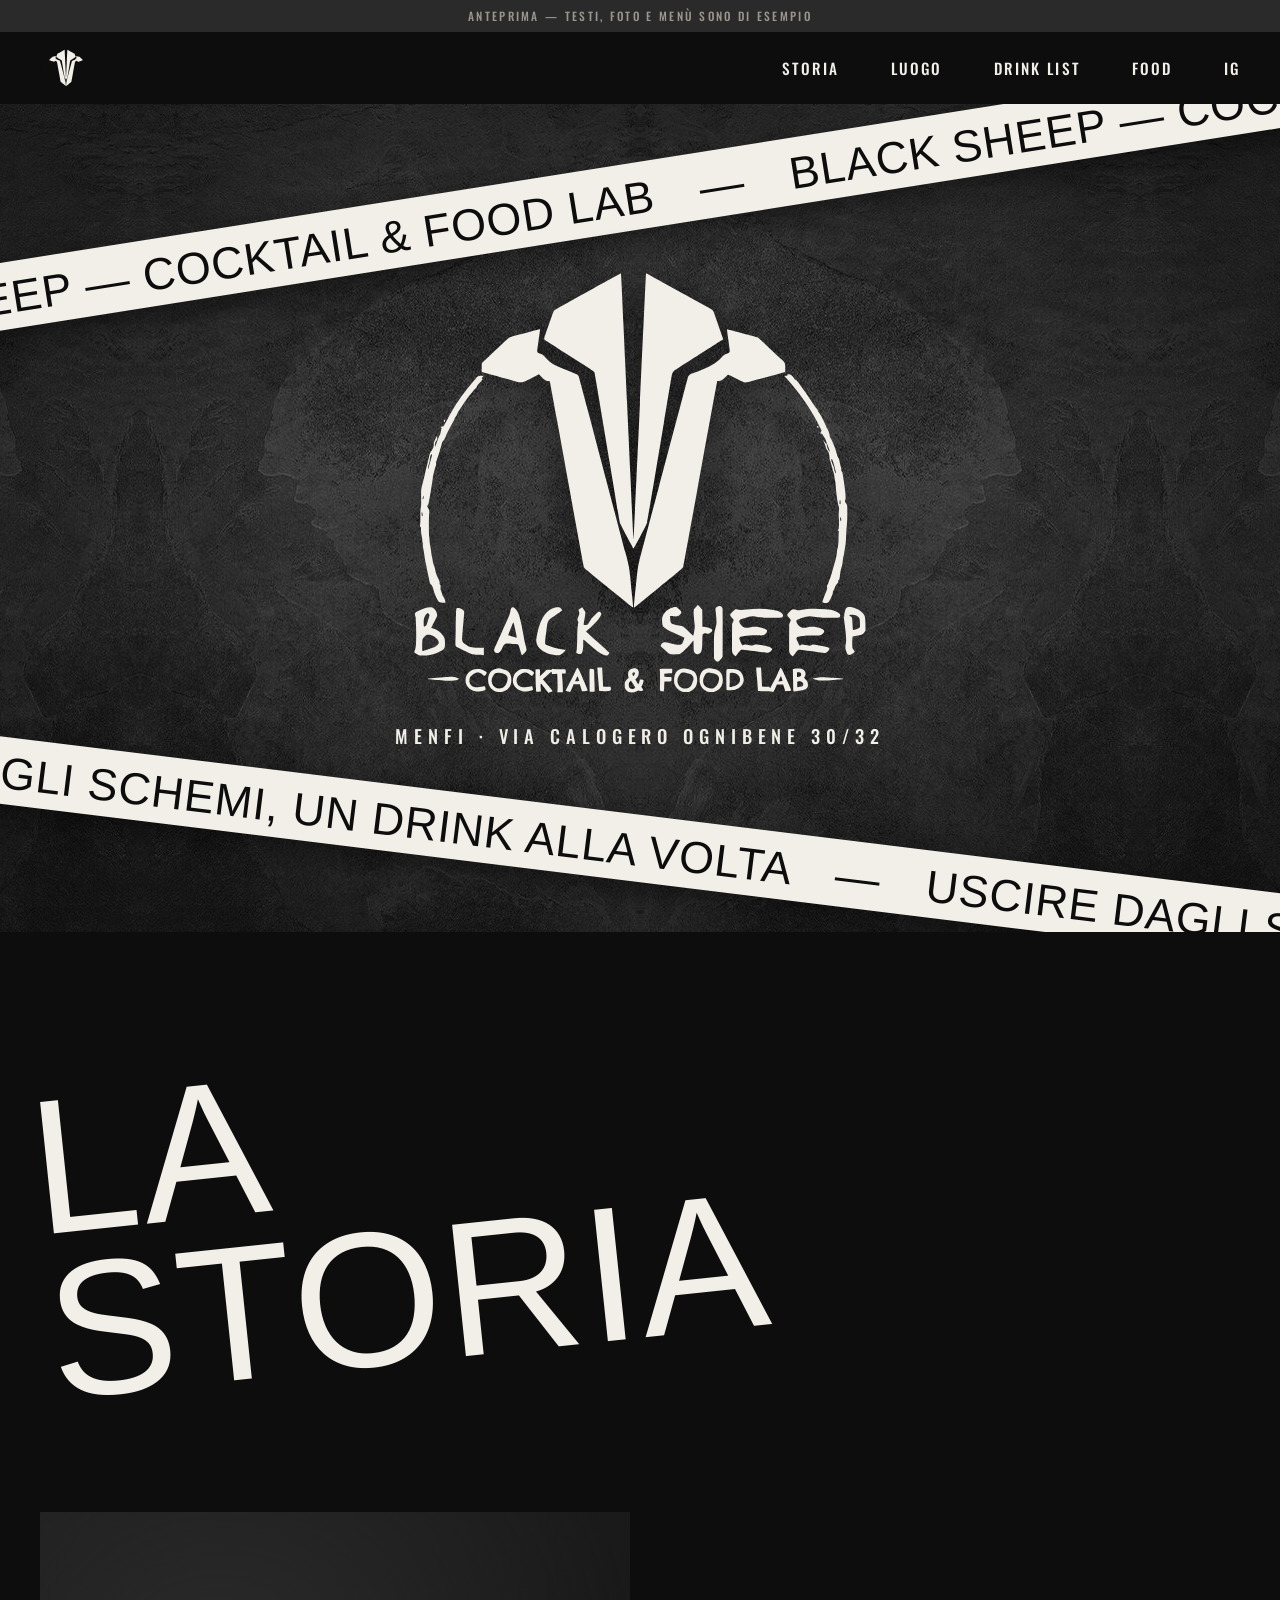
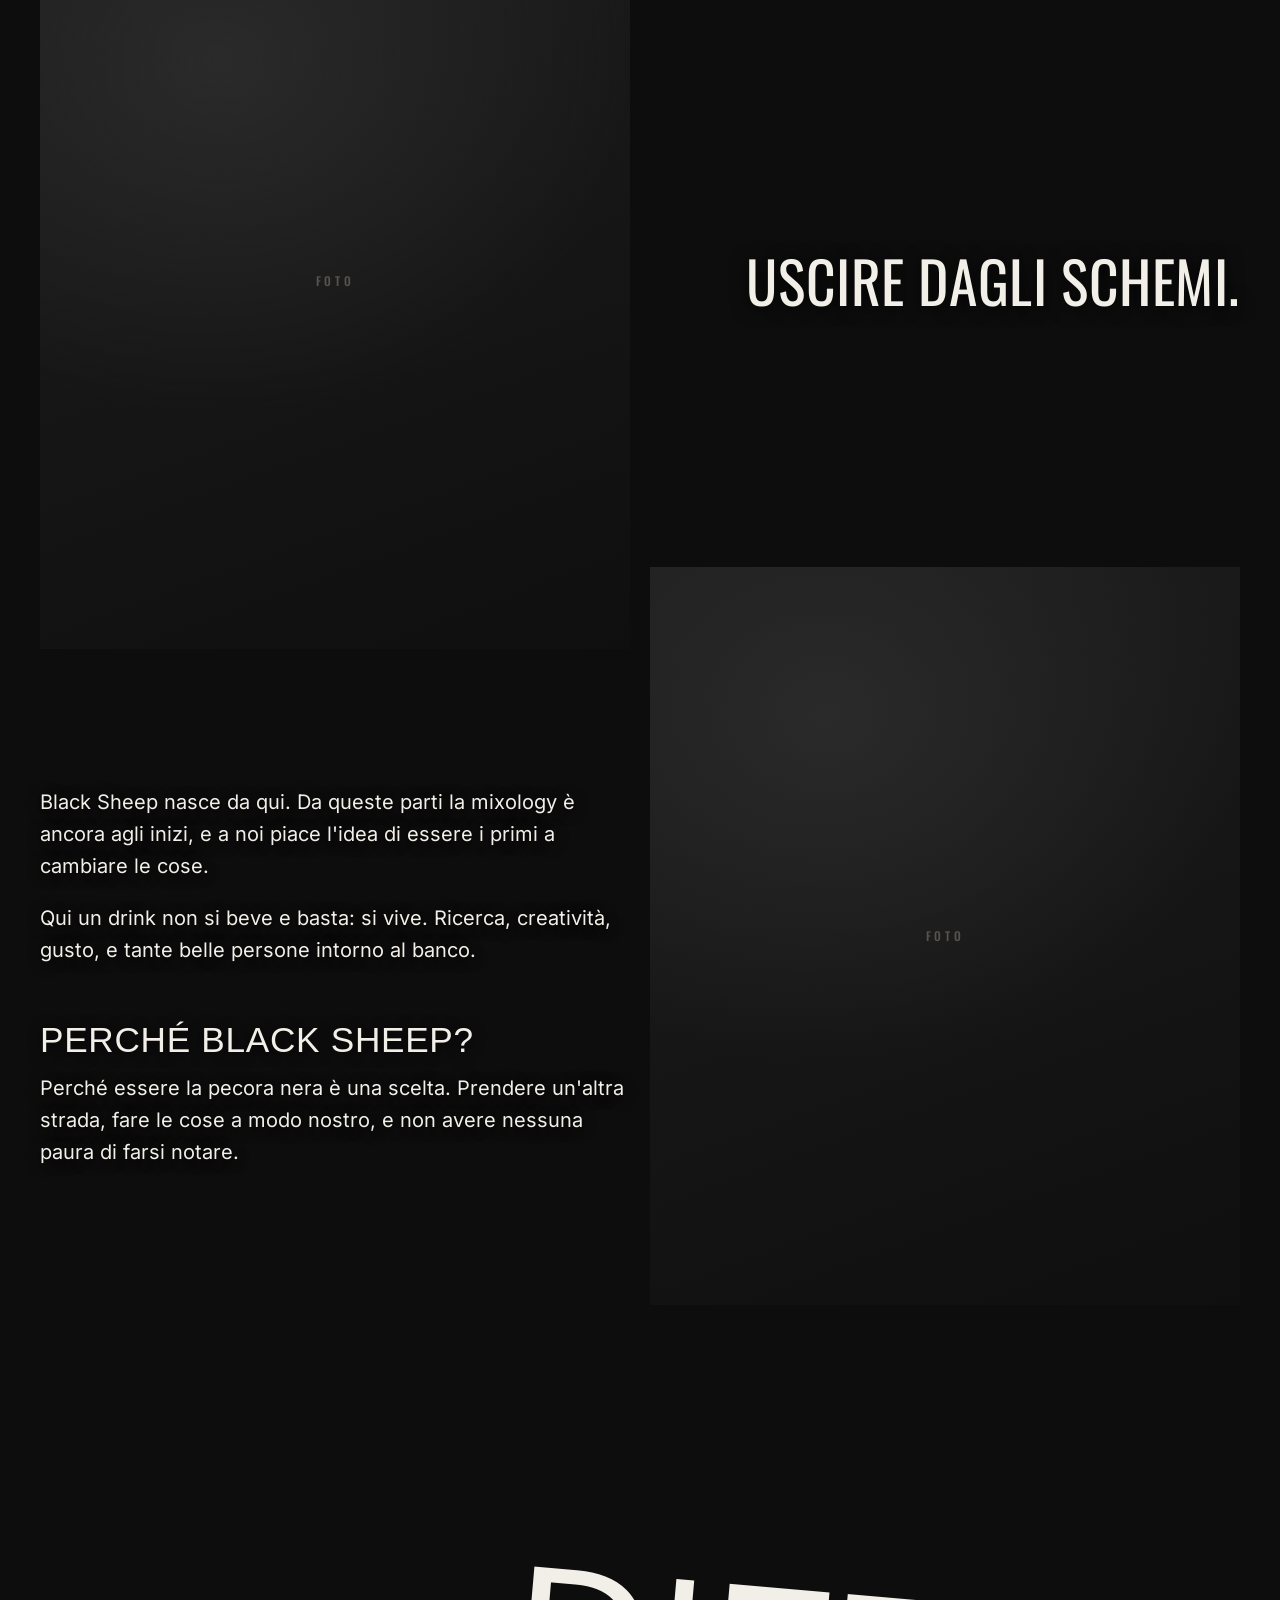
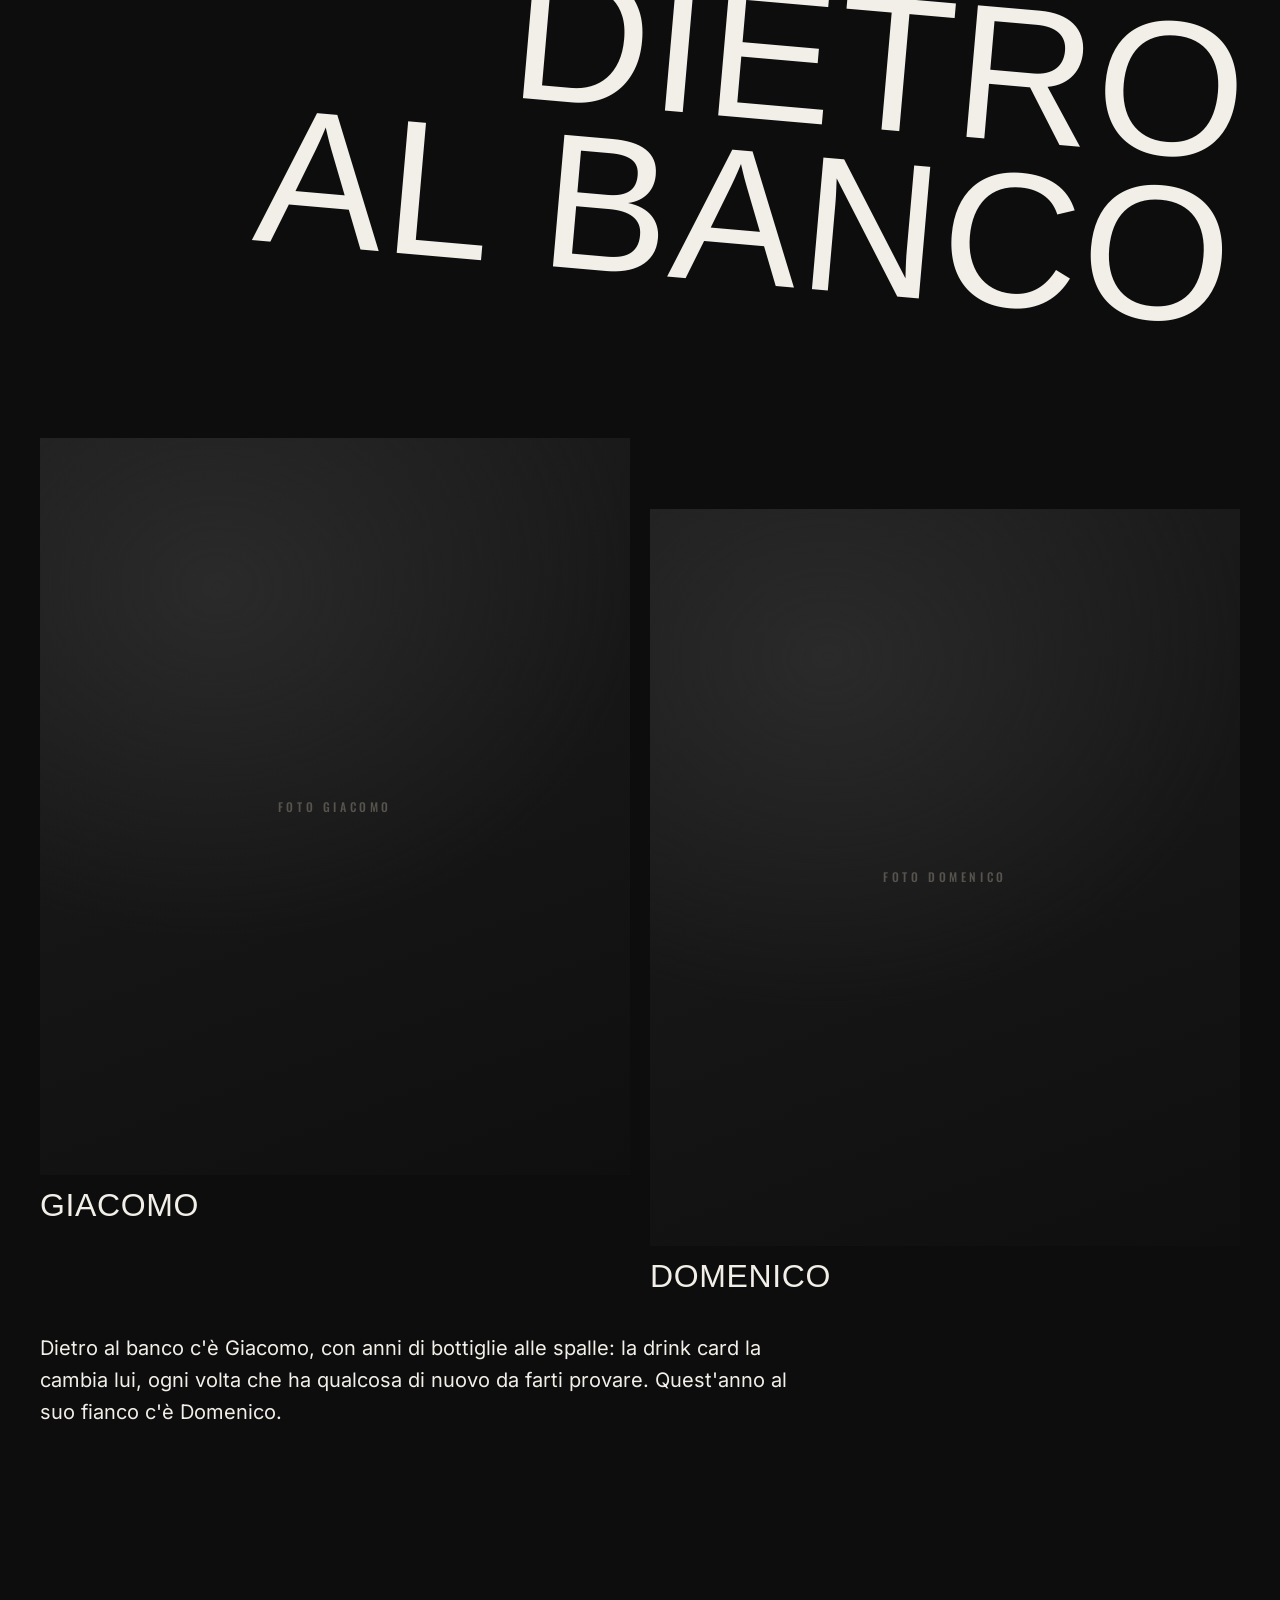
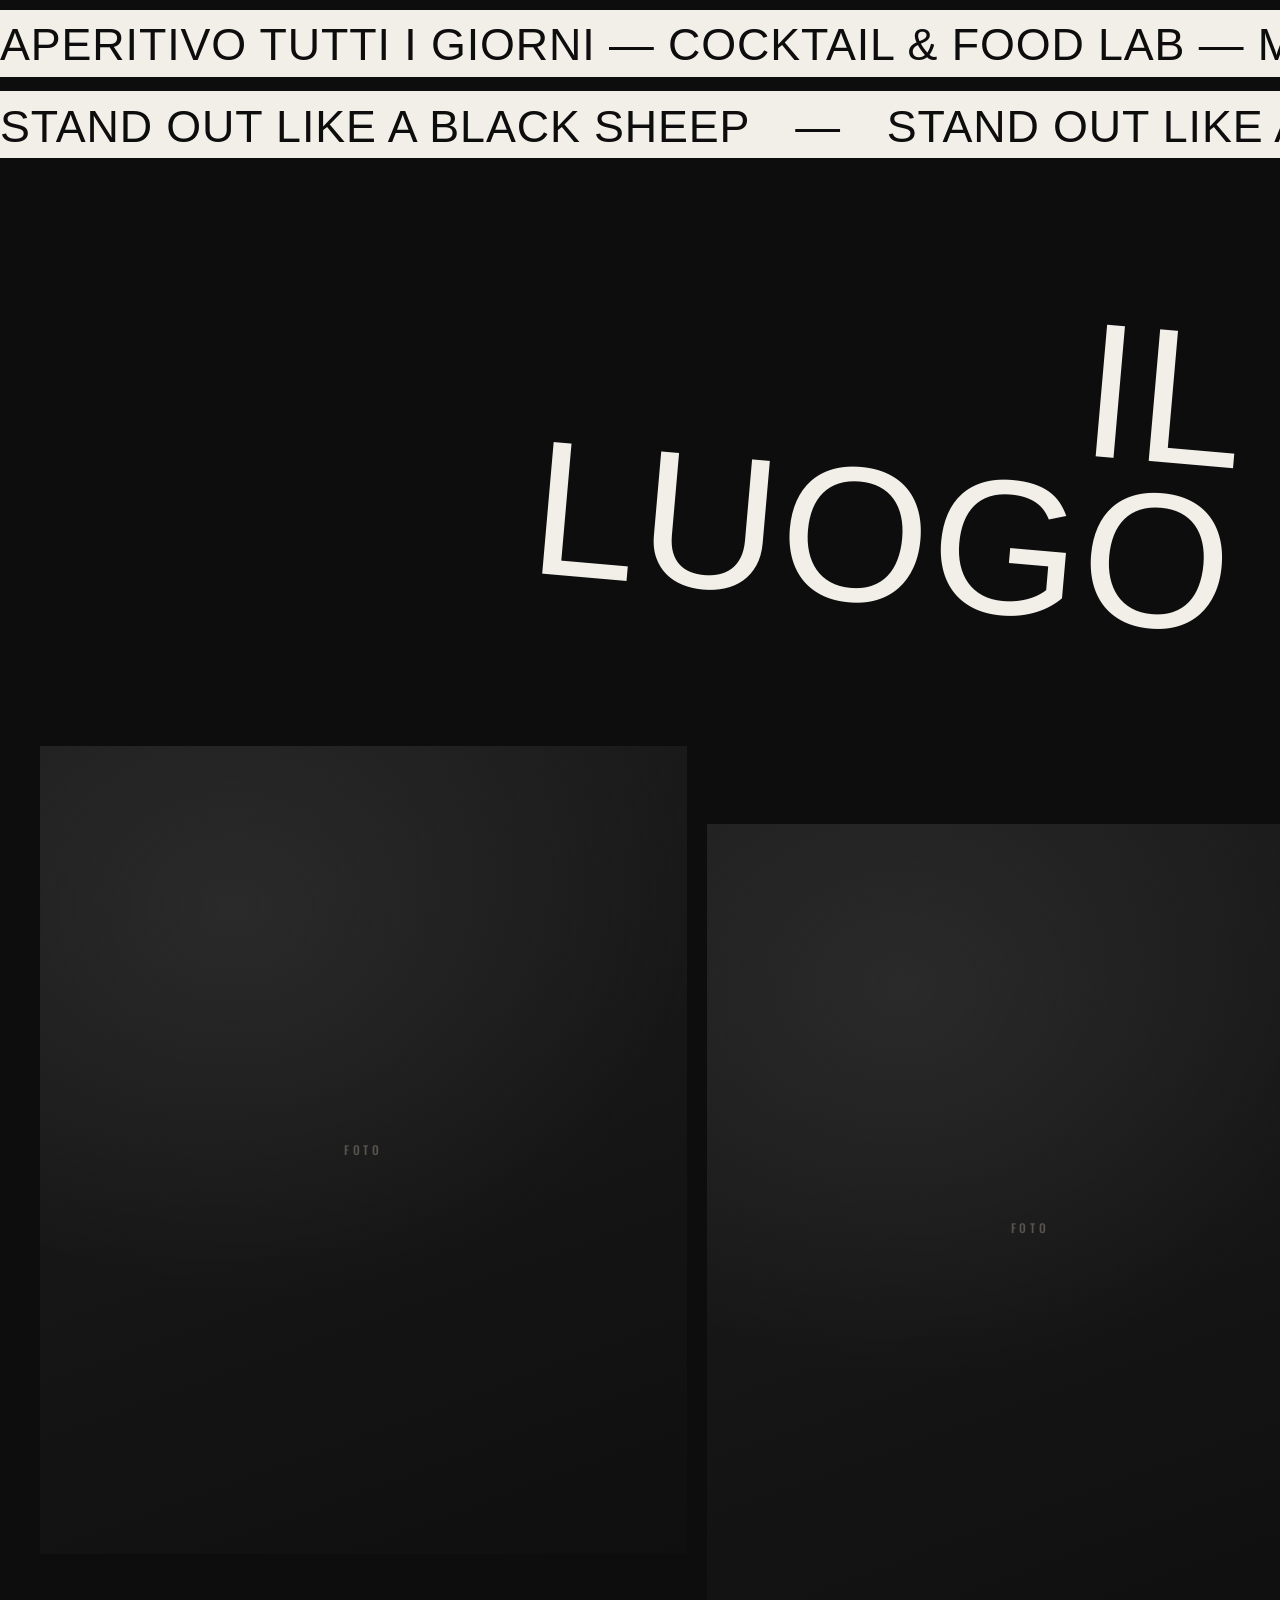
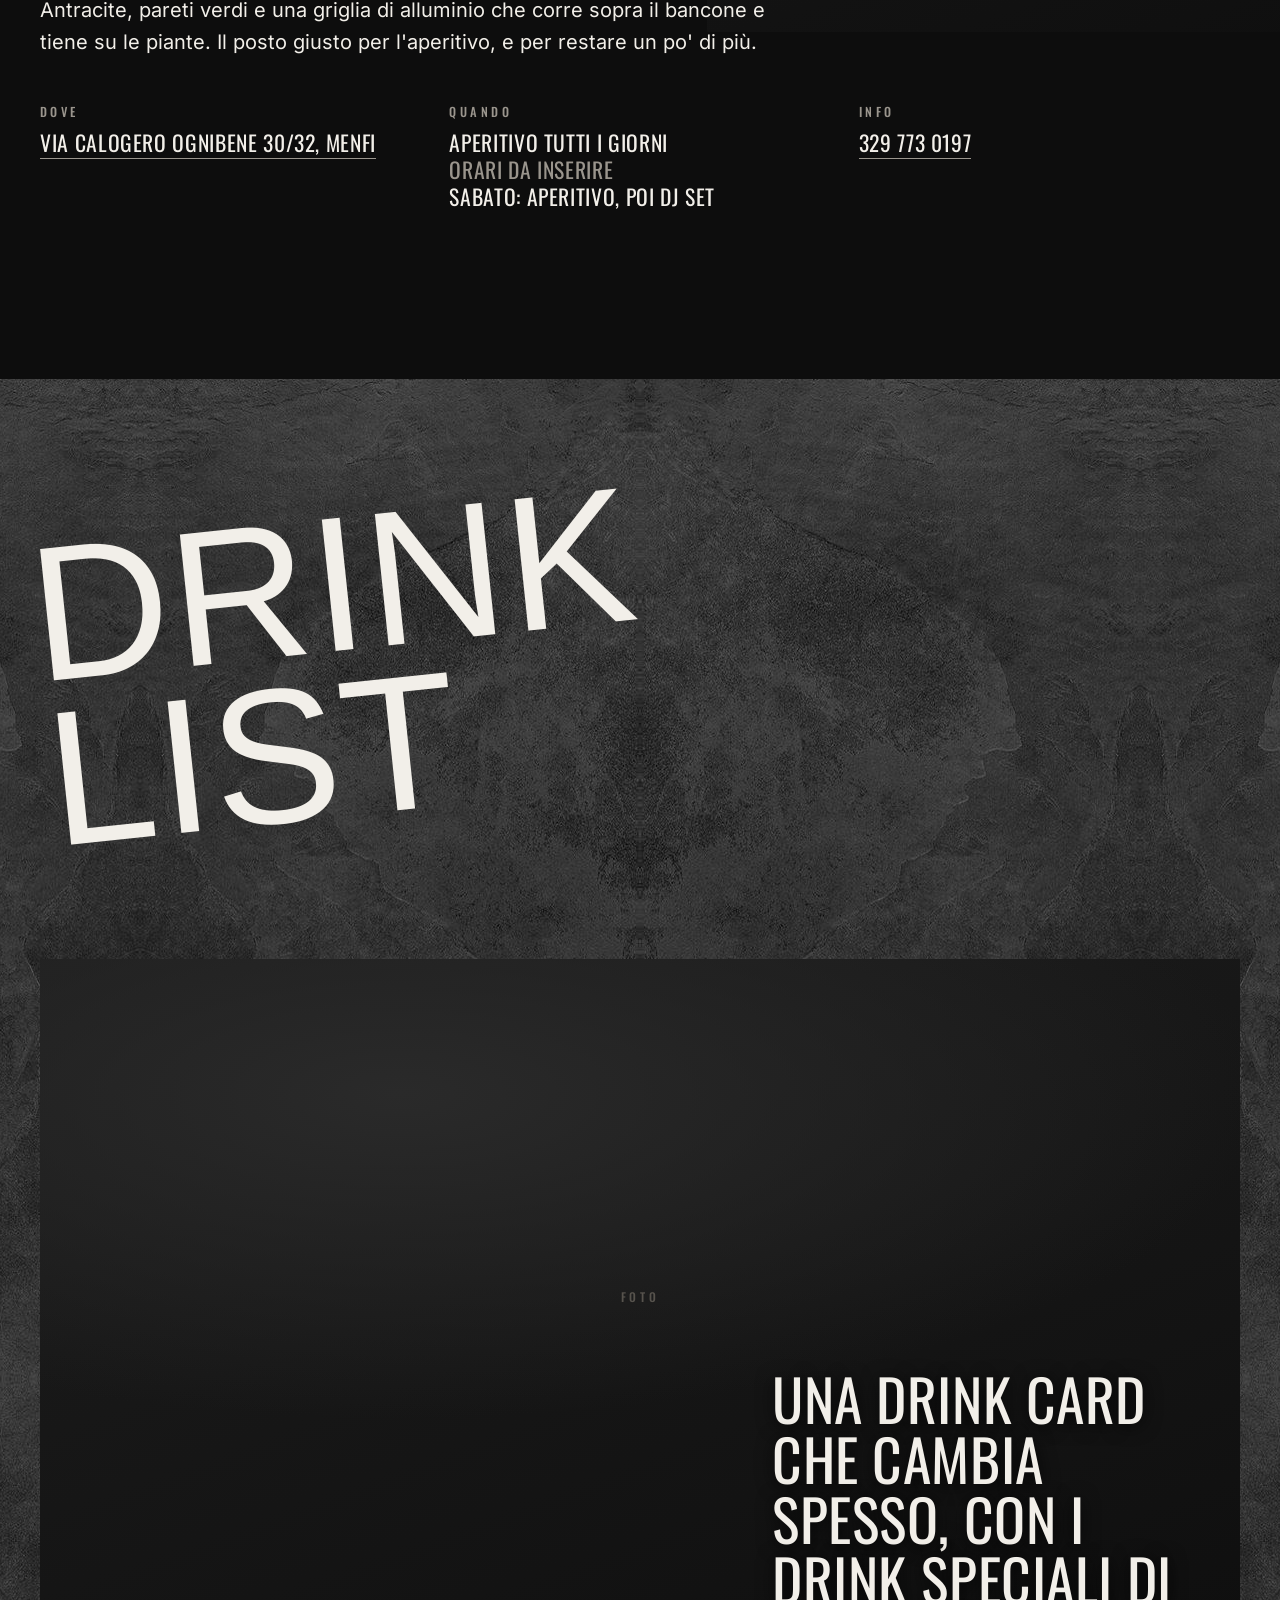
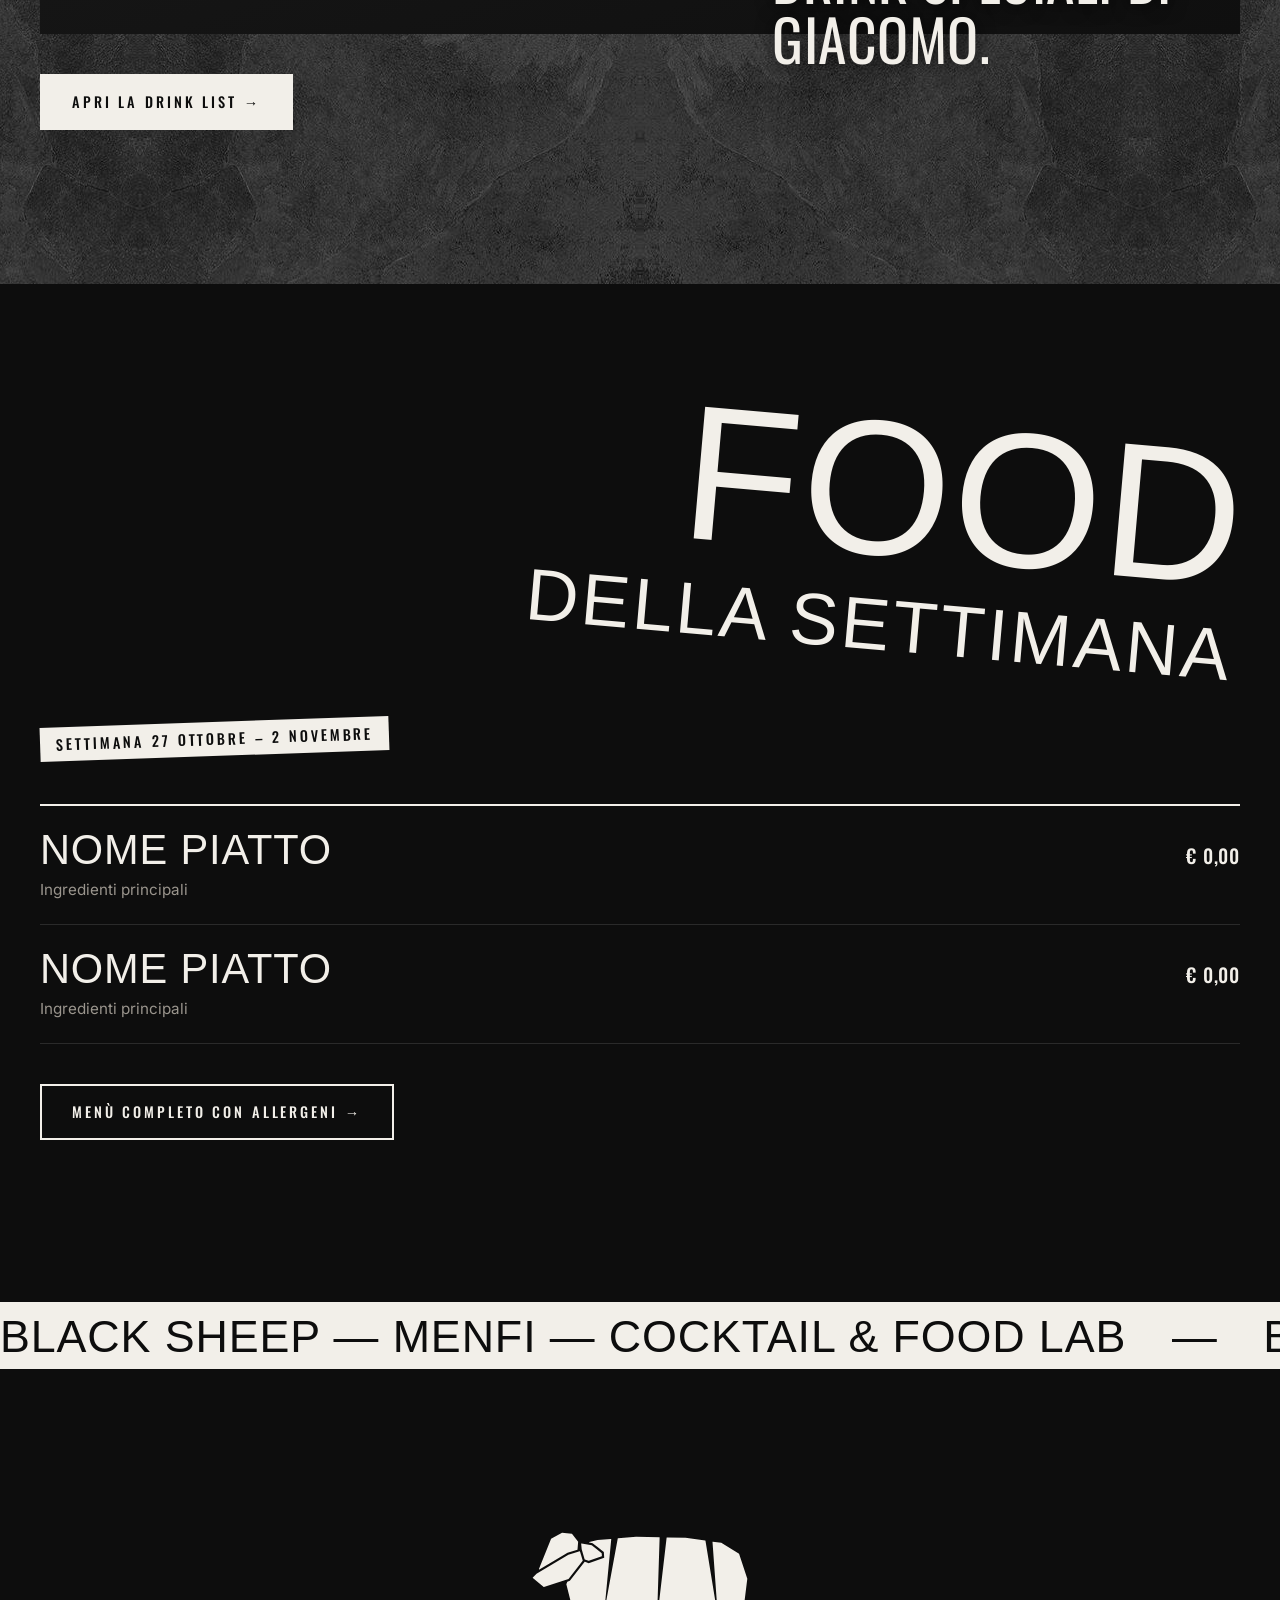
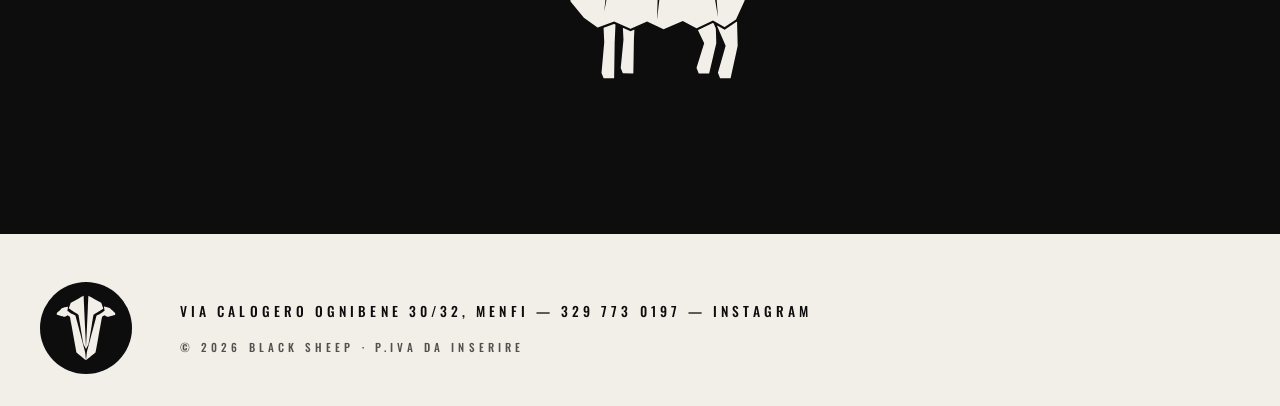
==== commit c859155b: "Sito imbastito con i contenuti veri: storia, Giacomo e Domenico, aperitivo tutti i giorni Tolto il r" ====
--- a/index.html
+++ b/index.html
@@ -4,10 +4,10 @@
   <meta charset="utf-8">
   <meta name="viewport" content="width=device-width, initial-scale=1, viewport-fit=cover">
   <title>Black Sheep · Cocktail &amp; Food Lab · Menfi</title>
-  <meta name="description" content="Black Sheep, cocktail &amp; food lab a Menfi. Drink list, food della settimana e serate in Via Calogero Ognibene 30/32.">
+  <meta name="description" content="Black Sheep, cocktail &amp; food lab a Menfi. Aperitivo tutti i giorni, drink card di Giacomo, food della settimana. Via Calogero Ognibene 30/32.">
   <meta name="theme-color" content="#0d0d0d">
   <meta property="og:title" content="Black Sheep · Cocktail &amp; Food Lab">
-  <meta property="og:description" content="Menfi — Stand out like a Black Sheep">
+  <meta property="og:description" content="Uscire dagli schemi, un drink alla volta. Menfi.">
   <meta property="og:image" content="assets/og.png">
   <link rel="icon" href="assets/marchio.svg" type="image/svg+xml">
   <link rel="apple-touch-icon" href="assets/apple-touch-icon.png">
@@ -39,7 +39,7 @@
   <main id="top">
     <section class="hero slate">
       <div class="tape tape--cross" data-text="Black Sheep — Cocktail &amp; Food Lab">Black Sheep — Cocktail &amp; Food Lab</div>
-      <div class="tape tape--cross tape--rev" data-text="Stand out like a Black Sheep">Stand out like a Black Sheep</div>
+      <div class="tape tape--cross tape--rev" data-text="Uscire dagli schemi, un drink alla volta">Uscire dagli schemi, un drink alla volta</div>
       <div class="hero__inner">
         <h1>
           <img class="hero__logo" src="assets/logo-bianco.svg" alt="Black Sheep · Cocktail &amp; Food Lab" width="2143" height="1995">
@@ -52,20 +52,42 @@
       <div class="wrap">
         <h2 class="poster">La<br>storia</h2>
         <div class="collage">
-          <div class="ph collage__a" role="img" aria-label="Foto storica del locale">Foto</div>
+          <div class="ph collage__a" role="img" aria-label="Foto del locale">Foto</div>
           <div class="collage__b">
-            <p class="statement statement--right">Prima era l'Irish pub di Menfi. Oggi è un cocktail &amp; food lab.</p>
+            <p class="statement statement--right">Uscire dagli schemi.</p>
           </div>
           <div class="ph collage__c" role="img" aria-label="Foto del bancone">Foto</div>
-          <div class="collage__d">
-            <p class="statement">Drink pensati al banco, cucina che cambia ogni settimana, la stessa voglia di fare tardi.</p>
+          <div class="collage__d story">
+            <p>Black Sheep nasce da qui. Da queste parti la mixology è ancora agli inizi, e a noi piace l'idea di essere i primi a cambiare le cose.</p>
+            <p>Qui un drink non si beve e basta: si vive. Ricerca, creatività, gusto, e tante belle persone intorno al banco.</p>
+            <h3>Perché Black Sheep?</h3>
+            <p>Perché essere la pecora nera è una scelta. Prendere un'altra strada, fare le cose a modo nostro, e non avere nessuna paura di farsi notare.</p>
           </div>
         </div>
       </div>
     </section>
 
+    <section class="section" id="banco">
+      <div class="wrap">
+        <h2 class="poster poster--right">Dietro<br>al banco</h2>
+        <div class="pair">
+          <figure class="person">
+            <div class="ph" role="img" aria-label="Ritratto di Giacomo">Foto Giacomo</div>
+            <figcaption>Giacomo</figcaption>
+          </figure>
+          <figure class="person">
+            <div class="ph" role="img" aria-label="Ritratto di Domenico">Foto Domenico</div>
+            <figcaption>Domenico</figcaption>
+          </figure>
+        </div>
+        <div class="story story--wide">
+          <p>Dietro al banco c'è Giacomo, con anni di bottiglie alle spalle: la drink card la cambia lui, ogni volta che ha qualcosa di nuovo da farti provare. Quest'anno al suo fianco c'è Domenico.</p>
+        </div>
+      </div>
+    </section>
+
     <div class="tapes" aria-hidden="true">
-      <div class="tape" data-text="Cocktail &amp; Food Lab — Ex Irish pub — Menfi">Cocktail &amp; Food Lab</div>
+      <div class="tape" data-text="Aperitivo tutti i giorni — Cocktail &amp; Food Lab — Menfi">Aperitivo tutti i giorni</div>
       <div class="tape tape--rev" data-text="Stand out like a Black Sheep">Stand out like a Black Sheep</div>
     </div>
 
@@ -74,7 +96,10 @@
         <h2 class="poster poster--right">Il<br>luogo</h2>
         <div class="pair">
           <div class="ph" role="img" aria-label="Foto della sala">Foto</div>
-          <div class="ph" role="img" aria-label="Foto dell'ingresso">Foto</div>
+          <div class="ph" role="img" aria-label="Foto della griglia di alluminio con le piante sopra il bancone">Foto</div>
+        </div>
+        <div class="story story--wide">
+          <p>Antracite, pareti verdi e una griglia di alluminio che corre sopra il bancone e tiene su le piante. Il posto giusto per l'aperitivo, e per restare un po' di più.</p>
         </div>
         <dl class="facts">
           <div>
@@ -83,7 +108,7 @@
           </div>
           <div>
             <dt>Quando</dt>
-            <dd class="todo">Orari da inserire</dd>
+            <dd>Aperitivo tutti i giorni<br><span class="todo">orari da inserire</span><br>Sabato: aperitivo, poi dj set</dd>
           </div>
           <div>
             <dt>Info</dt>
@@ -98,7 +123,7 @@
         <h2 class="poster">Drink<br>list</h2>
         <div class="feature">
           <div class="ph" role="img" aria-label="Foto di un cocktail">Foto</div>
-          <p class="statement">Signature, grandi classici, vini e birre.</p>
+          <p class="statement">Una drink card che cambia spesso, con i drink speciali di Giacomo.</p>
         </div>
         <div class="actions">
           <a class="btn btn--solid" href="menu/#drink">Apri la drink list →</a>
--- a/style.css
+++ b/style.css
@@ -396,3 +396,16 @@
   clip: rect(0 0 0 0);
   white-space: nowrap;
 }
+
+/* Testi di racconto (storia, banco, luogo) */
+.story { font-size: clamp(1.05rem, 1.6vw, 1.25rem); line-height: 1.6; max-width: 46ch; }
+.story p { margin: 0 0 1em; }
+.story h3 { margin: 1.6em 0 .4em; font: 400 clamp(1.6rem, 3vw, 2.2rem)/1 var(--poster); text-transform: uppercase; letter-spacing: .02em; }
+.collage__d.story { text-shadow: 0 2px 14px rgba(0,0,0,.85); }
+.story--wide { margin-top: 40px; max-width: 58ch; }
+
+.person { margin: 0; }
+.person .ph { aspect-ratio: 4 / 5; }
+.person figcaption { margin-top: 14px; font: 400 2rem/1 var(--poster); text-transform: uppercase; letter-spacing: .02em; }
+.pair .person:nth-child(2) { margin-top: 12%; }
+@media (max-width: 759px) { .pair .person { width: 82%; } .pair .person:nth-child(2) { margin: -10% 0 0 auto; } .pair .person .ph { width: 100%; margin: 0; } }
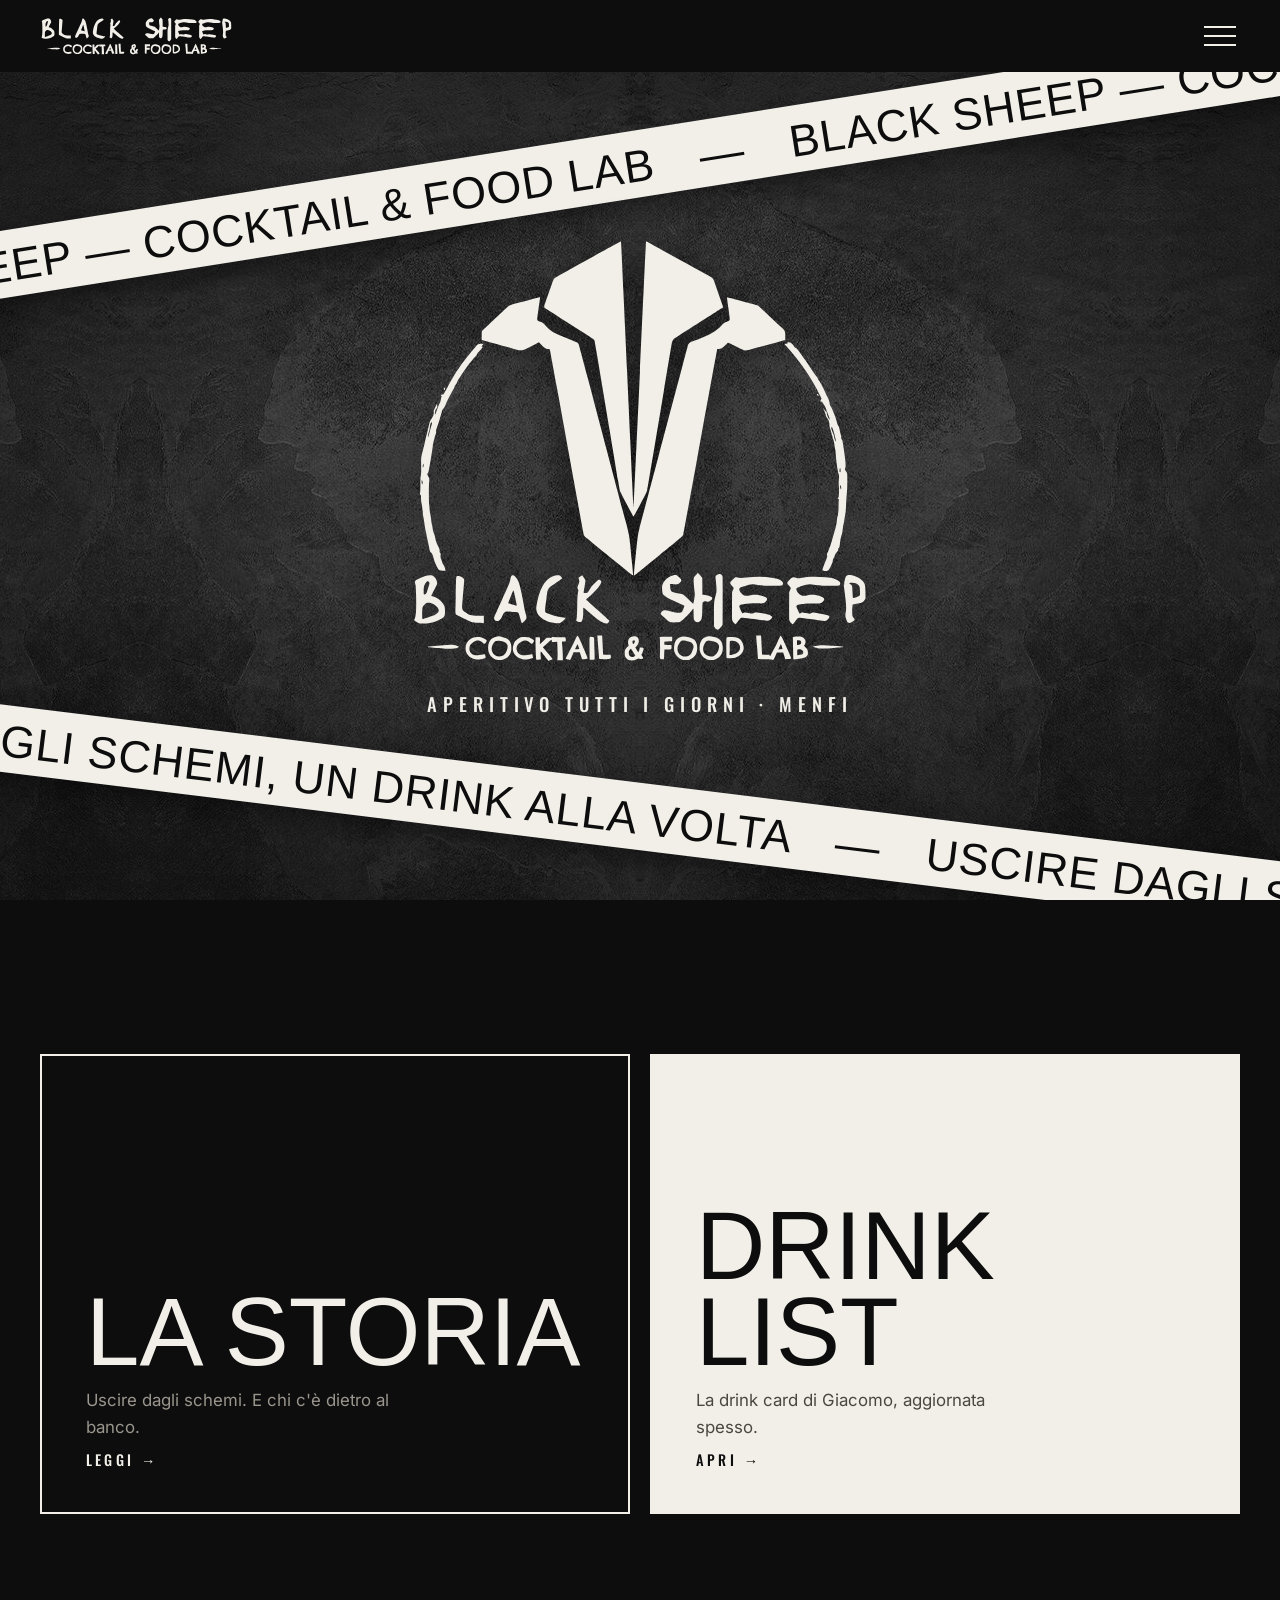
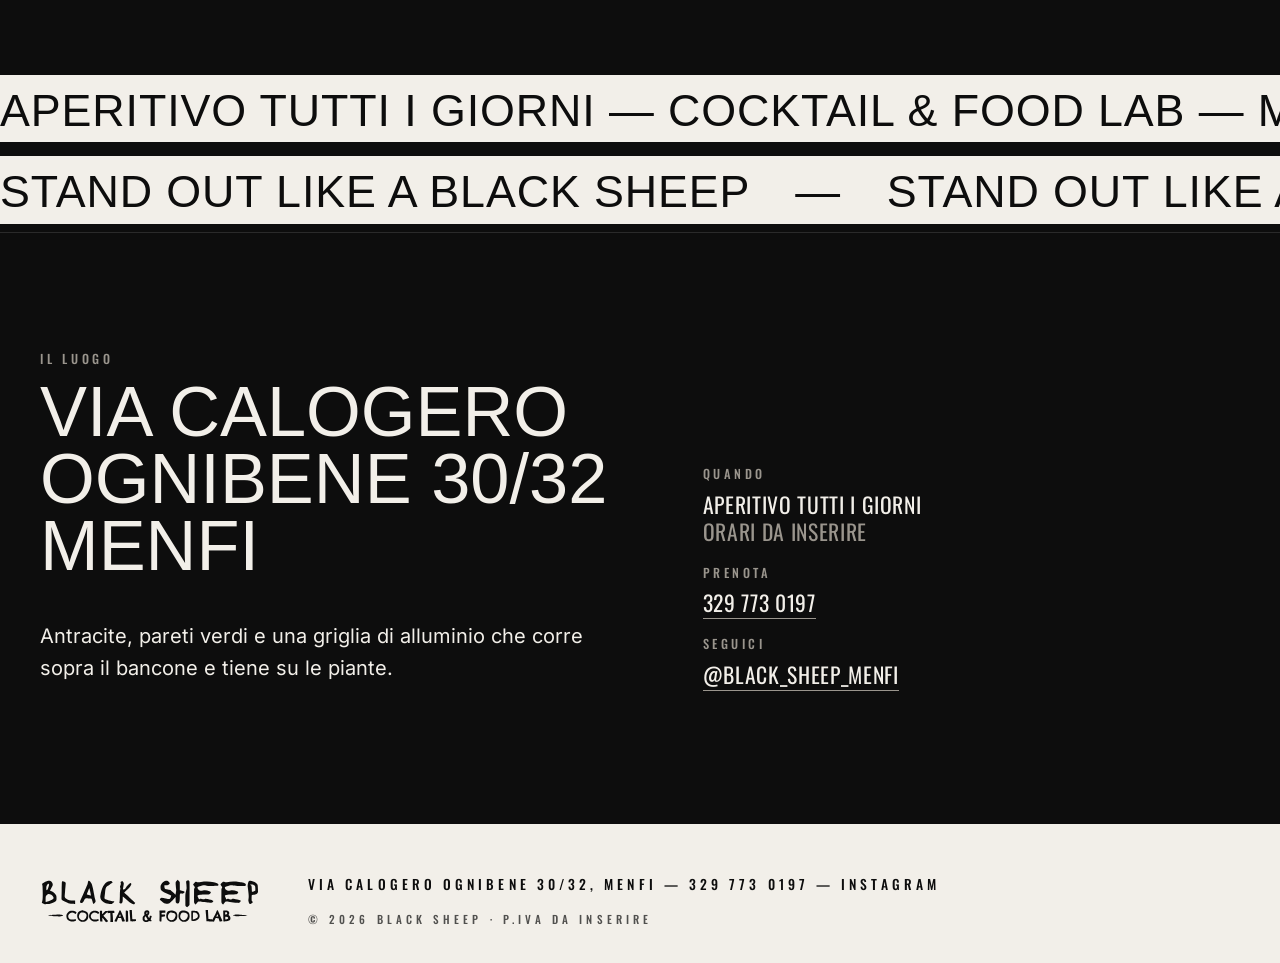
==== commit 18cd416e: "Sito su tre pagine dal menu ad hamburger: Home, Storia, Drink list Il luogo con il telefono per pren" ====
--- a/index.html
+++ b/index.html
@@ -4,9 +4,9 @@
   <meta charset="utf-8">
   <meta name="viewport" content="width=device-width, initial-scale=1, viewport-fit=cover">
   <title>Black Sheep · Cocktail &amp; Food Lab · Menfi</title>
-  <meta name="description" content="Black Sheep, cocktail &amp; food lab a Menfi. Aperitivo tutti i giorni, drink card di Giacomo, food della settimana. Via Calogero Ognibene 30/32.">
+  <meta name="description" content="Black Sheep, cocktail &amp; food lab a Menfi. Aperitivo tutti i giorni e la drink card di Giacomo. Via Calogero Ognibene 30/32.">
   <meta name="theme-color" content="#0d0d0d">
-  <meta property="og:title" content="Black Sheep · Cocktail &amp; Food Lab">
+  <meta property="og:title" content="Black Sheep · Cocktail &amp; Food Lab · Menfi">
   <meta property="og:description" content="Uscire dagli schemi, un drink alla volta. Menfi.">
   <meta property="og:image" content="assets/og.png">
   <link rel="icon" href="assets/marchio.svg" type="image/svg+xml">
@@ -16,27 +16,29 @@
   <link rel="stylesheet" href="style.css">
 </head>
 <body>
-  <p class="preview" id="preview" hidden>Anteprima — testi, foto e menù sono di esempio</p>
-
   <header class="nav">
     <div class="wrap nav__inner">
-      <a class="nav__brand" href="#top" aria-label="Black Sheep, torna all'inizio">
-        <img src="assets/marchio.svg" alt="" width="52" height="52">
+      <a class="nav__brand" href="./" aria-label="Black Sheep, home">
+        <img src="assets/logo-scritta-bianco.svg" alt="Black Sheep · Cocktail &amp; Food Lab" width="193" height="40">
       </a>
-      <button class="nav__toggle" type="button" aria-label="Apri il menu" aria-expanded="false" aria-controls="links">
+      <button class="nav__toggle" type="button" aria-label="Menu" aria-expanded="false" aria-controls="panel">
         <span></span><span></span><span></span>
       </button>
-      <nav class="nav__links" id="links" aria-label="Sezioni">
-        <a href="#storia">Storia</a>
-        <a href="#luogo">Luogo</a>
-        <a href="menu/#drink">Drink list</a>
-        <a href="#food">Food</a>
-        <a href="https://www.instagram.com/black_sheep_menfi/" target="_blank" rel="noopener">IG</a>
-      </nav>
+      <div class="nav__panel" id="panel">
+        <nav class="nav__links" aria-label="Pagine">
+          <a href="./" aria-current="page">Home</a>
+          <a href="storia/">Storia</a>
+          <a href="drink/">Drink list</a>
+        </nav>
+        <div class="nav__extra">
+          <a class="btn btn--solid" href="tel:+393297730197">Prenota · 329 773 0197</a>
+          <a class="btn" href="https://www.instagram.com/black_sheep_menfi/" target="_blank" rel="noopener">Instagram</a>
+        </div>
+      </div>
     </div>
   </header>
 
-  <main id="top">
+  <main>
     <section class="hero slate">
       <div class="tape tape--cross" data-text="Black Sheep — Cocktail &amp; Food Lab">Black Sheep — Cocktail &amp; Food Lab</div>
       <div class="tape tape--cross tape--rev" data-text="Uscire dagli schemi, un drink alla volta">Uscire dagli schemi, un drink alla volta</div>
@@ -44,44 +46,23 @@
         <h1>
           <img class="hero__logo" src="assets/logo-bianco.svg" alt="Black Sheep · Cocktail &amp; Food Lab" width="2143" height="1995">
         </h1>
-        <p class="hero__claim">Menfi · Via Calogero Ognibene 30/32</p>
+        <p class="hero__claim">Aperitivo tutti i giorni · Menfi</p>
       </div>
     </section>
 
-    <section class="section" id="storia">
+    <section class="section">
       <div class="wrap">
-        <h2 class="poster">La<br>storia</h2>
-        <div class="collage">
-          <div class="ph collage__a" role="img" aria-label="Foto del locale">Foto</div>
-          <div class="collage__b">
-            <p class="statement statement--right">Uscire dagli schemi.</p>
-          </div>
-          <div class="ph collage__c" role="img" aria-label="Foto del bancone">Foto</div>
-          <div class="collage__d story">
-            <p>Black Sheep nasce da qui. Da queste parti la mixology è ancora agli inizi, e a noi piace l'idea di essere i primi a cambiare le cose.</p>
-            <p>Qui un drink non si beve e basta: si vive. Ricerca, creatività, gusto, e tante belle persone intorno al banco.</p>
-            <h3>Perché Black Sheep?</h3>
-            <p>Perché essere la pecora nera è una scelta. Prendere un'altra strada, fare le cose a modo nostro, e non avere nessuna paura di farsi notare.</p>
-          </div>
-        </div>
-      </div>
-    </section>
-
-    <section class="section" id="banco">
-      <div class="wrap">
-        <h2 class="poster poster--right">Dietro<br>al banco</h2>
-        <div class="pair">
-          <figure class="person">
-            <div class="ph" role="img" aria-label="Ritratto di Giacomo">Foto Giacomo</div>
-            <figcaption>Giacomo</figcaption>
-          </figure>
-          <figure class="person">
-            <div class="ph" role="img" aria-label="Ritratto di Domenico">Foto Domenico</div>
-            <figcaption>Domenico</figcaption>
-          </figure>
-        </div>
-        <div class="story story--wide">
-          <p>Dietro al banco c'è Giacomo, con anni di bottiglie alle spalle: la drink card la cambia lui, ogni volta che ha qualcosa di nuovo da farti provare. Quest'anno al suo fianco c'è Domenico.</p>
+        <div class="cards">
+          <a class="card" href="storia/">
+            <span class="card__title">La storia</span>
+            <span class="card__text">Uscire dagli schemi. E chi c'è dietro al banco.</span>
+            <span class="card__go">Leggi →</span>
+          </a>
+          <a class="card card--solid" href="drink/">
+            <span class="card__title">Drink list</span>
+            <span class="card__text">La drink card di Giacomo, aggiornata spesso.</span>
+            <span class="card__go">Apri →</span>
+          </a>
         </div>
       </div>
     </section>
@@ -90,70 +71,37 @@
       <div class="tape" data-text="Aperitivo tutti i giorni — Cocktail &amp; Food Lab — Menfi">Aperitivo tutti i giorni</div>
       <div class="tape tape--rev" data-text="Stand out like a Black Sheep">Stand out like a Black Sheep</div>
     </div>
+  </main>
 
-    <section class="section" id="luogo">
-      <div class="wrap">
-        <h2 class="poster poster--right">Il<br>luogo</h2>
-        <div class="pair">
-          <div class="ph" role="img" aria-label="Foto della sala">Foto</div>
-          <div class="ph" role="img" aria-label="Foto della griglia di alluminio con le piante sopra il bancone">Foto</div>
-        </div>
+  <section class="place" aria-labelledby="luogo">
+    <div class="wrap place__inner">
+      <div>
+        <p class="eyebrow" id="luogo">Il luogo</p>
+        <h2 class="place__title"><a href="https://maps.google.com/?q=Via+Calogero+Ognibene+30,+92013+Menfi+AG" target="_blank" rel="noopener">Via Calogero<br>Ognibene 30/32<br>Menfi</a></h2>
         <div class="story story--wide">
-          <p>Antracite, pareti verdi e una griglia di alluminio che corre sopra il bancone e tiene su le piante. Il posto giusto per l'aperitivo, e per restare un po' di più.</p>
-        </div>
-        <dl class="facts">
-          <div>
-            <dt>Dove</dt>
-            <dd><a href="https://maps.google.com/?q=Via+Calogero+Ognibene+30,+92013+Menfi+AG" target="_blank" rel="noopener">Via Calogero Ognibene 30/32, Menfi</a></dd>
-          </div>
-          <div>
-            <dt>Quando</dt>
-            <dd>Aperitivo tutti i giorni<br><span class="todo">orari da inserire</span><br>Sabato: aperitivo, poi dj set</dd>
-          </div>
-          <div>
-            <dt>Info</dt>
-            <dd><a href="tel:+393297730197">329 773 0197</a></dd>
-          </div>
-        </dl>
-      </div>
-    </section>
-
-    <section class="section slate" id="drink">
-      <div class="wrap">
-        <h2 class="poster">Drink<br>list</h2>
-        <div class="feature">
-          <div class="ph" role="img" aria-label="Foto di un cocktail">Foto</div>
-          <p class="statement">Una drink card che cambia spesso, con i drink speciali di Giacomo.</p>
-        </div>
-        <div class="actions">
-          <a class="btn btn--solid" href="menu/#drink">Apri la drink list →</a>
+          <p>Antracite, pareti verdi e una griglia di alluminio che corre sopra il bancone e tiene su le piante.</p>
         </div>
       </div>
-    </section>
-
-    <section class="section" id="food">
-      <div class="wrap">
-        <h2 class="poster poster--right">Food<small>della settimana</small></h2>
-        <p class="week" id="week">Settimana in arrivo</p>
-        <ul class="dishes" id="dishes"></ul>
-        <div class="actions">
-          <a class="btn" href="menu/#food">Menù completo con allergeni →</a>
+      <dl class="facts">
+        <div>
+          <dt>Quando</dt>
+          <dd>Aperitivo tutti i giorni<br><span class="todo">orari da inserire</span></dd>
         </div>
-      </div>
-    </section>
-
-    <div class="tapes" aria-hidden="true">
-      <div class="tape tape--rev" data-text="Black Sheep — Menfi — Cocktail &amp; Food Lab">Black Sheep</div>
+        <div>
+          <dt>Prenota</dt>
+          <dd><a href="tel:+393297730197">329 773 0197</a></dd>
+        </div>
+        <div>
+          <dt>Seguici</dt>
+          <dd><a href="https://www.instagram.com/black_sheep_menfi/" target="_blank" rel="noopener">@black_sheep_menfi</a></dd>
+        </div>
+      </dl>
     </div>
-
-    <section class="section">
-      <img class="sheep" src="assets/pecora-bianco.svg" alt="" width="801" height="548">
-    </section>
-  </main>
+  </section>
 
   <footer class="foot">
     <div class="wrap foot__inner">
-      <img class="foot__logo" src="assets/marchio.svg" alt="Black Sheep" width="92" height="92">
+      <img class="foot__logo" src="assets/logo-scritta.svg" alt="Black Sheep · Cocktail &amp; Food Lab" width="2139" height="444">
       <div class="foot__text">
         <p>Via Calogero Ognibene 30/32, Menfi — <a href="tel:+393297730197">329 773 0197</a> — <a href="https://www.instagram.com/black_sheep_menfi/" target="_blank" rel="noopener">Instagram</a></p>
         <p class="foot__small">© 2026 Black Sheep · P.IVA da inserire</p>
@@ -161,7 +109,6 @@
     </div>
   </footer>
 
-  <script src="menu/menu.js"></script>
   <script src="site.js"></script>
 </body>
 </html>
--- a/style.css
+++ b/style.css
@@ -40,7 +40,7 @@
 /* Ardesia: piastrella specchiata, senza giunture */
 .slate { background: #1b1b1b url("assets/ardesia.jpg") center top / 1000px auto repeat; }
 
-/* ——— Navigazione ——— */
+/* ——— Navigazione: barra con la scritta e menu ad hamburger a tutto schermo ——— */
 .nav {
   position: sticky;
   top: 0;
@@ -49,45 +49,48 @@
   background: var(--bg);
 }
 .nav__inner { height: 100%; display: flex; align-items: center; justify-content: space-between; gap: 24px; }
-.nav__brand img { display: block; width: 52px; height: 52px; }
-.nav__links { display: flex; gap: clamp(20px, 4vw, 56px); }
+.nav__brand { position: relative; z-index: 2; }
+.nav__brand img { display: block; height: 40px; width: auto; }
+.nav__toggle {
+  position: relative;
+  z-index: 2;
+  display: grid;
+  gap: 7px;
+  padding: 14px 4px;
+  background: none;
+  border: 0;
+  cursor: pointer;
+}
+.nav__toggle span { display: block; width: 32px; height: 2px; background: var(--ink); transition: transform .25s, opacity .25s; }
+.nav--open .nav__toggle span:nth-child(1) { transform: translateY(9px) rotate(45deg); }
+.nav--open .nav__toggle span:nth-child(2) { opacity: 0; }
+.nav--open .nav__toggle span:nth-child(3) { transform: translateY(-9px) rotate(-45deg); }
+
+.nav__panel {
+  position: fixed;
+  inset: 0;
+  z-index: 1;
+  display: flex;
+  flex-direction: column;
+  justify-content: center;
+  padding: calc(var(--nav-h) + 24px) clamp(20px, 6vw, 96px) 40px;
+  background: var(--bg);
+  opacity: 0;
+  visibility: hidden;
+  transition: opacity .3s, visibility .3s;
+}
+.nav--open .nav__panel { opacity: 1; visibility: visible; }
+.nav__links { display: flex; flex-direction: column; gap: 6px; }
 .nav__links a {
-  font: 500 .95rem/1 var(--display);
-  letter-spacing: .14em;
-  text-transform: uppercase;
+  font: 400 clamp(3.4rem, 13vw, 9rem)/.95 var(--poster);
+  text-transform: uppercase;
+  letter-spacing: .01em;
   text-decoration: none;
-}
-.nav__links a:hover { text-decoration: underline; text-underline-offset: 6px; }
-.nav__toggle { display: none; }
-
-@media (max-width: 820px) {
-  .nav__toggle {
-    display: grid;
-    gap: 6px;
-    padding: 12px 6px;
-    background: none;
-    border: 0;
-    cursor: pointer;
-  }
-  .nav__toggle span { display: block; width: 28px; height: 2px; background: var(--ink); transition: transform .25s, opacity .25s; }
-  .nav__links {
-    position: fixed;
-    inset: var(--nav-h) 0 0;
-    flex-direction: column;
-    justify-content: center;
-    align-items: center;
-    gap: 18px;
-    background: var(--bg);
-    opacity: 0;
-    visibility: hidden;
-    transition: opacity .25s, visibility .25s;
-  }
-  .nav__links a { font: 400 clamp(2.6rem, 13vw, 4rem)/1 var(--poster); letter-spacing: .02em; }
-  .nav--open .nav__links { opacity: 1; visibility: visible; }
-  .nav--open .nav__toggle span:nth-child(1) { transform: translateY(8px) rotate(45deg); }
-  .nav--open .nav__toggle span:nth-child(2) { opacity: 0; }
-  .nav--open .nav__toggle span:nth-child(3) { transform: translateY(-8px) rotate(-45deg); }
-}
+  transition: transform .2s;
+}
+.nav__links a:hover, .nav__links a[aria-current="page"] { transform: translateX(.12em) rotate(-2deg); }
+.nav__links a[aria-current="page"]::before { content: "→ "; }
+.nav__extra { display: flex; flex-wrap: wrap; gap: 14px; margin-top: 40px; }
 
 /* ——— Nastro che scorre ——— */
 .tape {
@@ -278,11 +281,20 @@
 /* Pecora prima del piè di pagina */
 .sheep { display: block; width: min(220px, 50vw); height: auto; margin: 0 auto; }
 
+/* ——— Il luogo: in fondo a ogni pagina ——— */
+.eyebrow { margin: 0 0 14px; font: 500 .78rem/1 var(--display); letter-spacing: .3em; text-transform: uppercase; color: var(--muted); }
+.place { padding: clamp(72px, 10vw, 120px) 0; border-top: 1px solid var(--line); }
+.place__inner { display: grid; gap: 40px; }
+@media (min-width: 860px) { .place__inner { grid-template-columns: 1.1fr 1fr; gap: 72px; align-items: end; } }
+.place__title { margin: 0; font: 400 clamp(2.4rem, 6vw, 4.4rem)/.95 var(--poster); text-transform: uppercase; }
+.place__title a { text-decoration: none; }
+.place .facts { margin-top: 0; grid-template-columns: 1fr; gap: 22px; }
+
 /* ——— Piè di pagina ——— */
 .foot { background: var(--ink); color: var(--bg); padding: 48px 0 calc(32px + env(safe-area-inset-bottom)); }
 .foot__inner { display: grid; gap: 28px; align-items: center; }
 @media (min-width: 760px) { .foot__inner { grid-template-columns: auto 1fr; gap: 48px; } }
-.foot__logo { width: 92px; height: 92px; }
+.foot__logo { width: 220px; height: auto; }
 .foot__text { font: 500 .85rem/1.9 var(--display); letter-spacing: .3em; text-transform: uppercase; }
 .foot__text p { margin: 0; }
 .foot__text a { text-decoration: none; }
@@ -331,8 +343,8 @@
 .tabs__item.is-active { background: var(--ink); border-color: var(--ink); color: var(--bg); }
 .tabs__sep { flex: none; width: 2px; margin: 2px 4px; background: var(--ink); }
 
-.page-menu .nav { position: static; }
-.page-menu { scroll-padding-top: 64px; }
+.page-menu .tabs { top: var(--nav-h); }
+html:has(.page-menu) { scroll-padding-top: calc(var(--nav-h) + 64px); }
 
 .mmain { max-width: 680px; margin: 0 auto; padding: 0 16px 24px; }
 
@@ -409,3 +421,24 @@
 .person figcaption { margin-top: 14px; font: 400 2rem/1 var(--poster); text-transform: uppercase; letter-spacing: .02em; }
 .pair .person:nth-child(2) { margin-top: 12%; }
 @media (max-width: 759px) { .pair .person { width: 82%; } .pair .person:nth-child(2) { margin: -10% 0 0 auto; } .pair .person .ph { width: 100%; margin: 0; } }
+
+/* Home: due grandi blocchi verso Storia e Drink list */
+.cards { display: grid; gap: 20px; }
+@media (min-width: 760px) { .cards { grid-template-columns: 1fr 1fr; } }
+.card {
+  display: flex;
+  flex-direction: column;
+  justify-content: flex-end;
+  gap: 12px;
+  min-height: clamp(300px, 40vw, 460px);
+  padding: clamp(24px, 4vw, 44px);
+  border: 2px solid var(--ink);
+  text-decoration: none;
+  transition: transform .2s;
+}
+.card:hover { transform: rotate(-1.5deg); }
+.card__title { font: 400 clamp(3rem, 8vw, 6rem)/.9 var(--poster); text-transform: uppercase; }
+.card__text { color: var(--muted); font-size: 1.05rem; max-width: 32ch; }
+.card__go { font: 500 .9rem/1 var(--display); letter-spacing: .22em; text-transform: uppercase; }
+.card--solid { background: var(--ink); color: var(--bg); }
+.card--solid .card__text { color: #4a4740; }
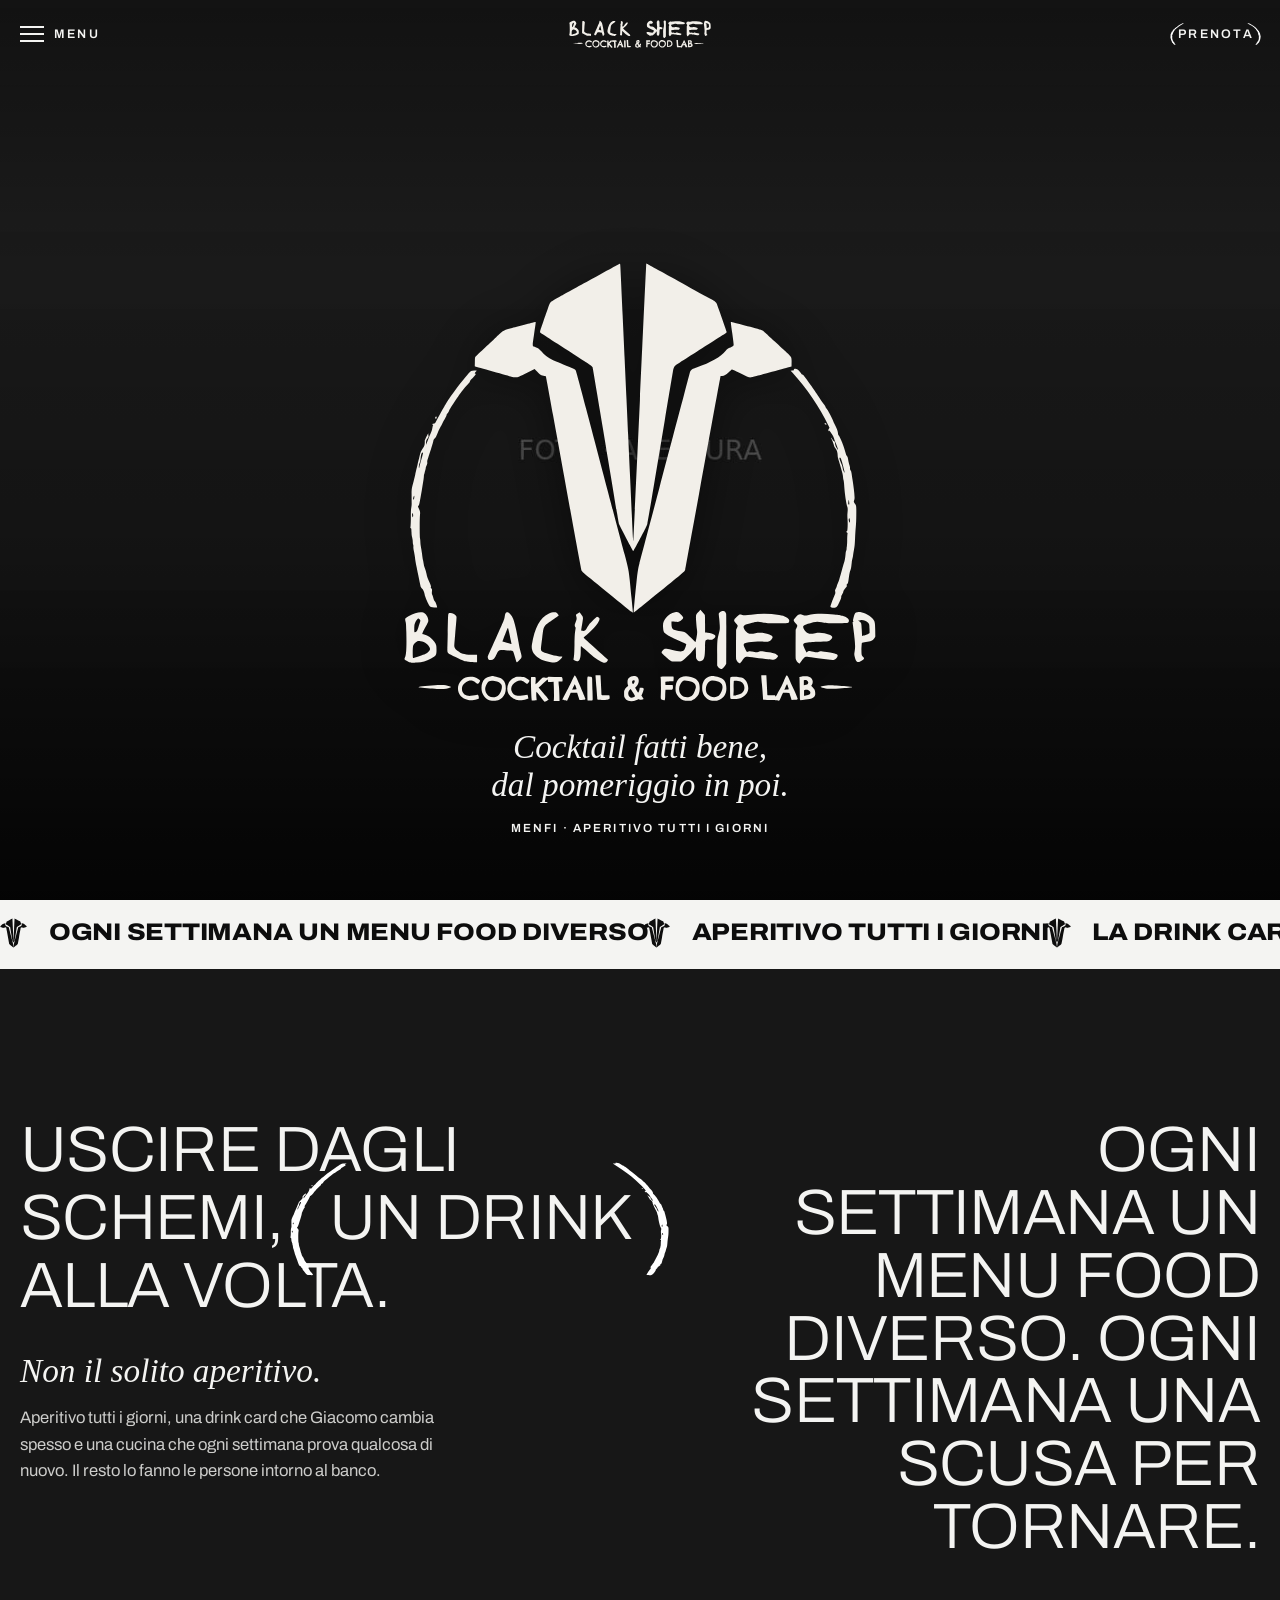
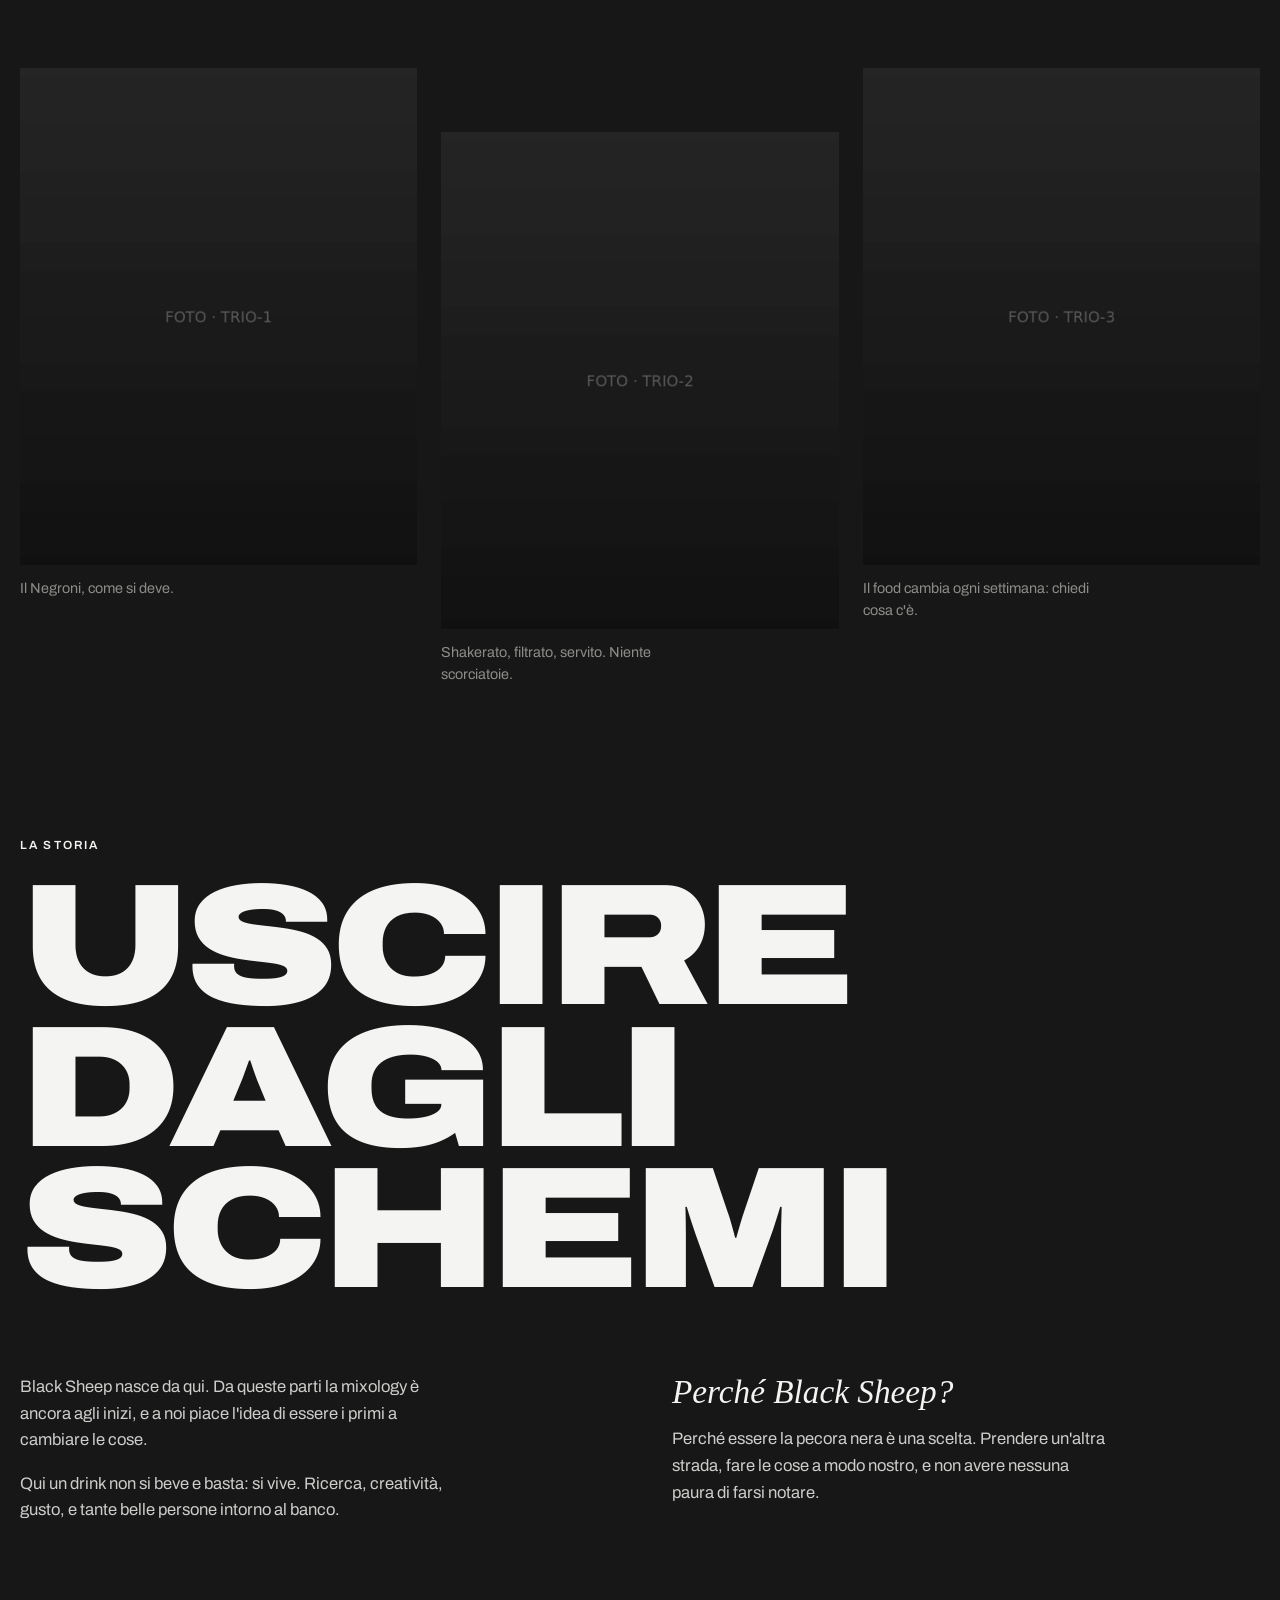
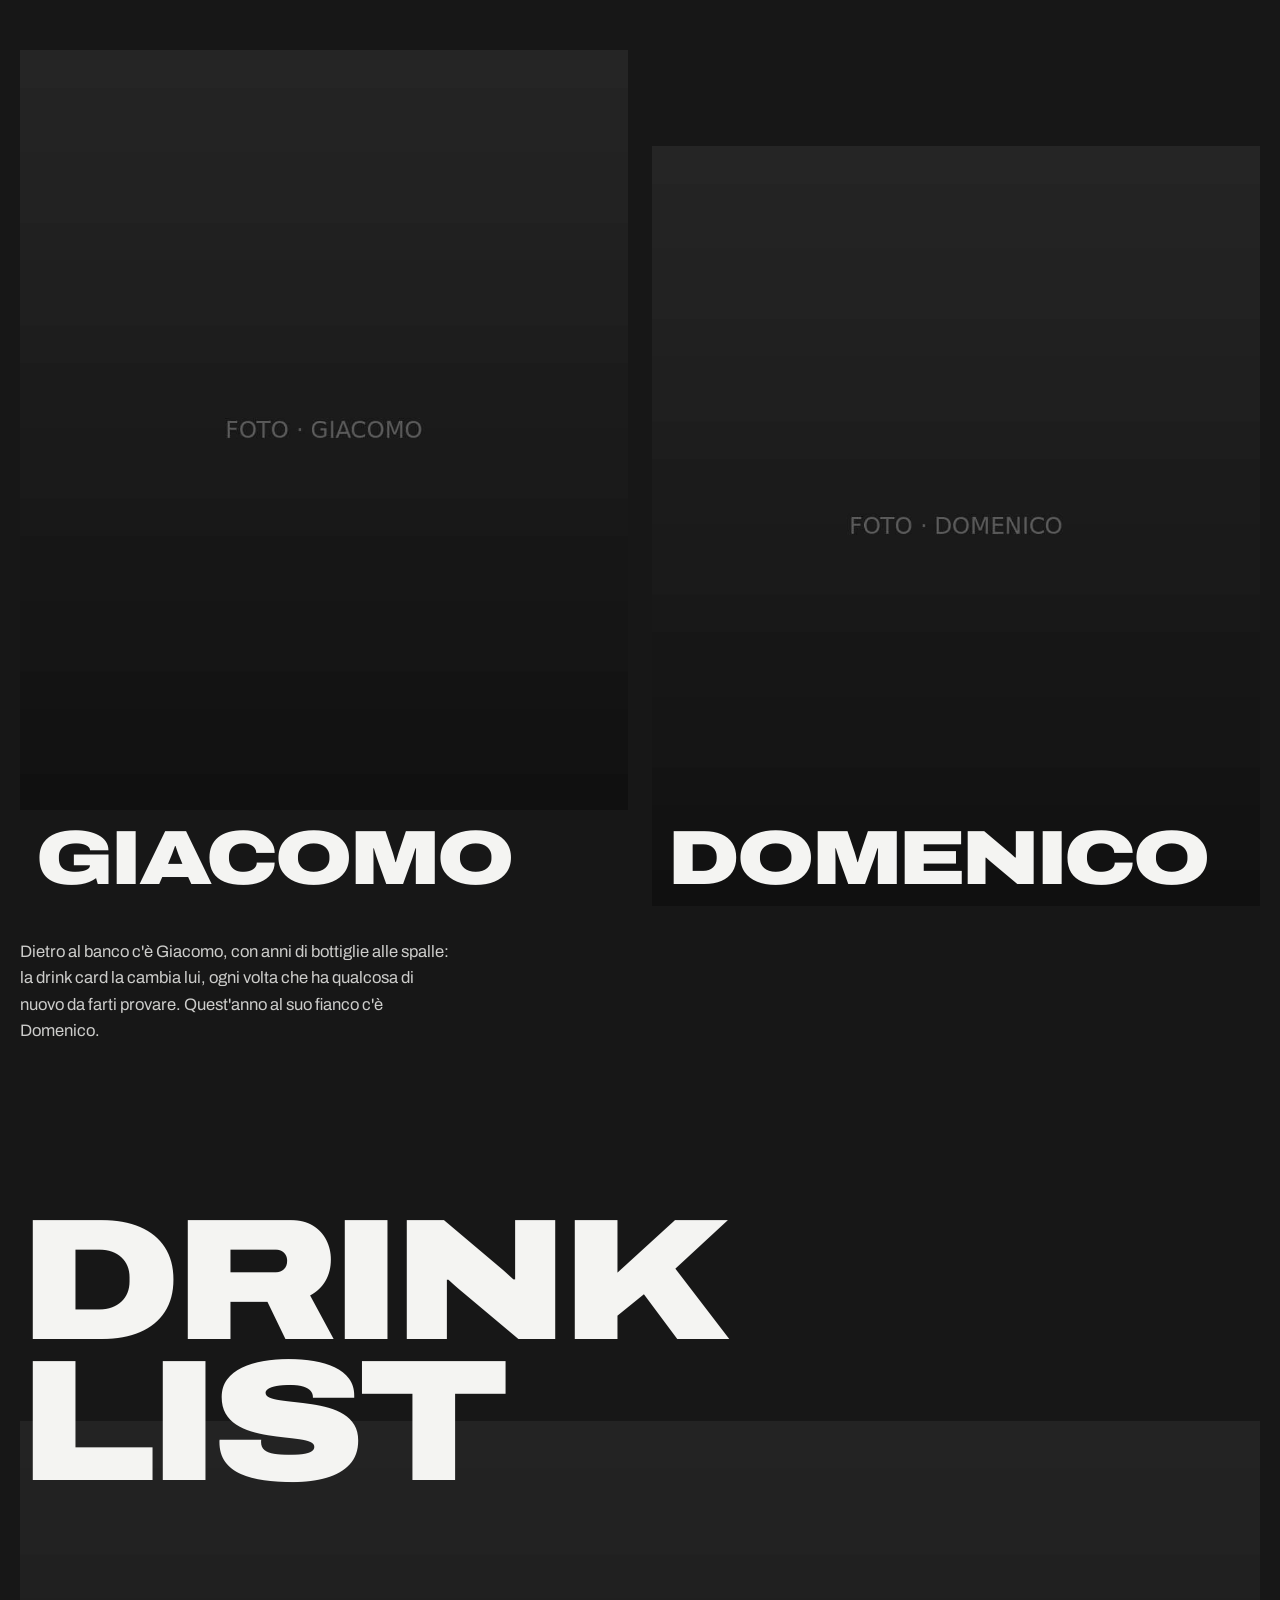
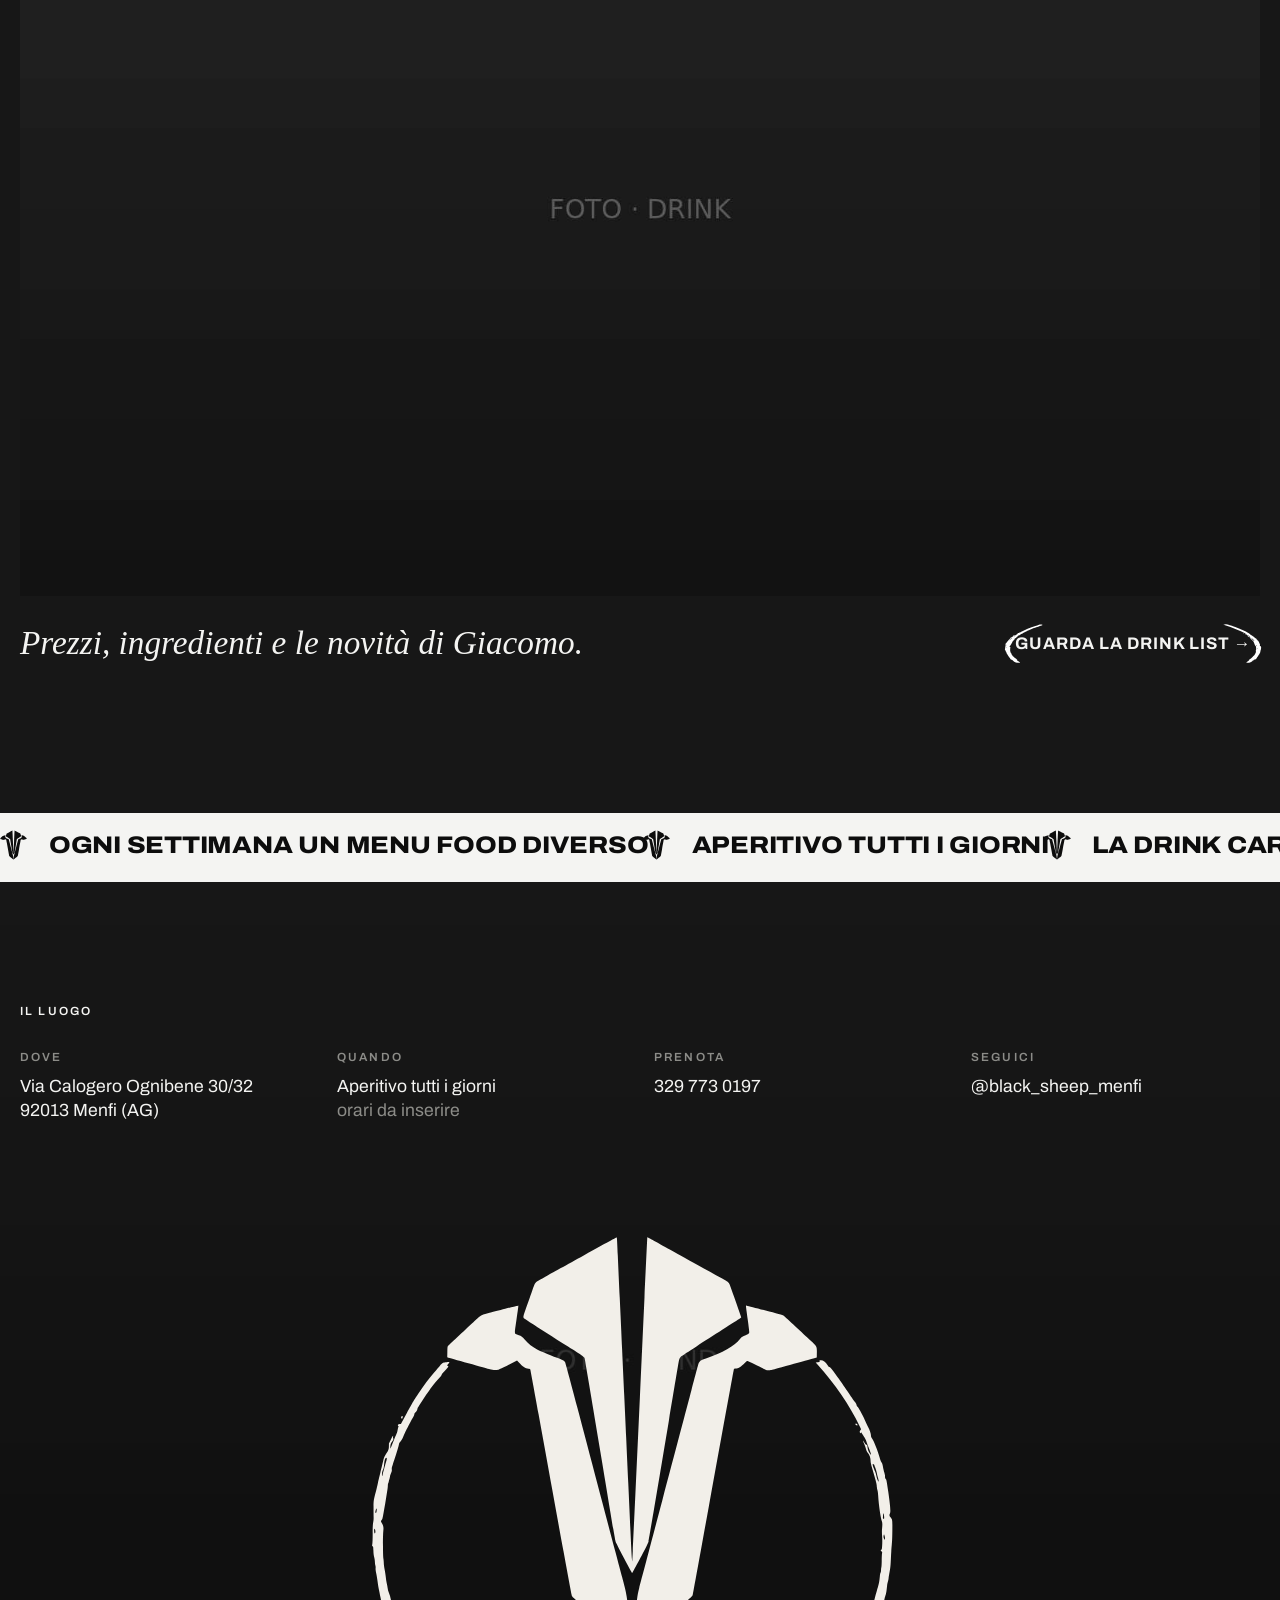
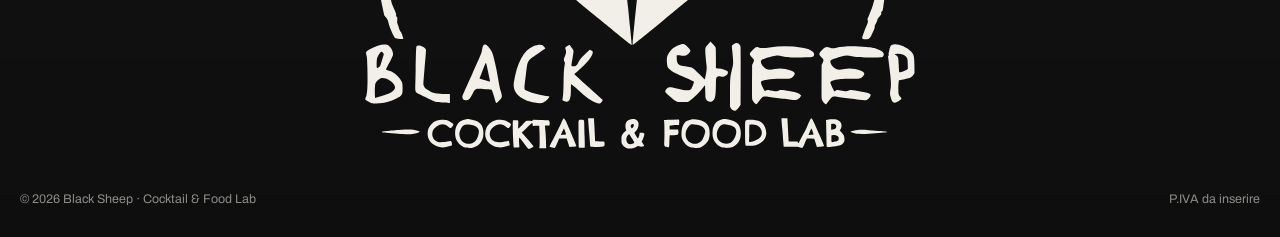
==== commit 62b4a993: "Nuova grafica dalle ispirazioni del cliente: fondo antracite, foto flash, titoli giganti Home con la" ====
--- a/index.html
+++ b/index.html
@@ -4,108 +4,125 @@
   <meta charset="utf-8">
   <meta name="viewport" content="width=device-width, initial-scale=1, viewport-fit=cover">
   <title>Black Sheep · Cocktail &amp; Food Lab · Menfi</title>
-  <meta name="description" content="Black Sheep, cocktail &amp; food lab a Menfi. Aperitivo tutti i giorni e la drink card di Giacomo. Via Calogero Ognibene 30/32.">
+  <meta name="description" content="Black Sheep, cocktail &amp; food lab a Menfi. Aperitivo tutti i giorni, la drink card di Giacomo e un menu food che cambia ogni settimana.">
   <meta name="theme-color" content="#0d0d0d">
   <meta property="og:title" content="Black Sheep · Cocktail &amp; Food Lab · Menfi">
   <meta property="og:description" content="Uscire dagli schemi, un drink alla volta. Menfi.">
   <meta property="og:image" content="assets/og.png">
   <link rel="icon" href="assets/marchio.svg" type="image/svg+xml">
   <link rel="apple-touch-icon" href="assets/apple-touch-icon.png">
-  <link rel="preload" href="assets/fonts/anton-latin-400-normal.woff2" as="font" type="font/woff2" crossorigin>
-  <link rel="preload" href="assets/fonts/oswald-latin-500-normal.woff2" as="font" type="font/woff2" crossorigin>
+  <link rel="preload" href="assets/fonts/archivo-variabile.woff2" as="font" type="font/woff2" crossorigin>
   <link rel="stylesheet" href="style.css">
 </head>
 <body>
   <header class="nav">
     <div class="wrap nav__inner">
+      <button class="nav__toggle" type="button" aria-expanded="false" aria-controls="panel">
+        <span class="nav__burger" aria-hidden="true"><span></span><span></span><span></span></span> Menu
+      </button>
       <a class="nav__brand" href="./" aria-label="Black Sheep, home">
-        <img src="assets/logo-scritta-bianco.svg" alt="Black Sheep · Cocktail &amp; Food Lab" width="193" height="40">
+        <img src="assets/logo-scritta-bianco.svg" alt="Black Sheep · Cocktail &amp; Food Lab" width="145" height="30">
       </a>
-      <button class="nav__toggle" type="button" aria-label="Menu" aria-expanded="false" aria-controls="panel">
-        <span></span><span></span><span></span>
-      </button>
-      <div class="nav__panel" id="panel">
-        <nav class="nav__links" aria-label="Pagine">
+      <a class="nav__book arc" href="tel:+393297730197">Prenota</a>
+    </div>
+    <div class="nav__panel" id="panel">
+      <nav class="nav__links" aria-label="Pagine">
           <a href="./" aria-current="page">Home</a>
-          <a href="storia/">Storia</a>
+          <a href="#storia">La storia</a>
           <a href="drink/">Drink list</a>
-        </nav>
-        <div class="nav__extra">
-          <a class="btn btn--solid" href="tel:+393297730197">Prenota · 329 773 0197</a>
-          <a class="btn" href="https://www.instagram.com/black_sheep_menfi/" target="_blank" rel="noopener">Instagram</a>
-        </div>
+      </nav>
+      <div class="nav__foot">
+        <a class="label arc" href="tel:+393297730197">Prenota · 329 773 0197</a>
+        <a class="label" href="https://www.instagram.com/black_sheep_menfi/" target="_blank" rel="noopener">Instagram</a>
+        <span class="label" style="color:var(--grigio)">Via Calogero Ognibene 30/32 · Menfi</span>
       </div>
     </div>
   </header>
 
   <main>
-    <section class="hero slate">
-      <div class="tape tape--cross" data-text="Black Sheep — Cocktail &amp; Food Lab">Black Sheep — Cocktail &amp; Food Lab</div>
-      <div class="tape tape--cross tape--rev" data-text="Uscire dagli schemi, un drink alla volta">Uscire dagli schemi, un drink alla volta</div>
+    <section class="hero">
+      <img class="hero__img" src="assets/foto/apertura.jpg" alt="">
       <div class="hero__inner">
-        <h1>
-          <img class="hero__logo" src="assets/logo-bianco.svg" alt="Black Sheep · Cocktail &amp; Food Lab" width="2143" height="1995">
-        </h1>
-        <p class="hero__claim">Aperitivo tutti i giorni · Menfi</p>
+        <h1><img class="hero__logo" src="assets/logo-bianco.svg" alt="Black Sheep · Cocktail &amp; Food Lab" width="2143" height="1995"></h1>
+        <p class="serif hero__line">Cocktail fatti bene, dal pomeriggio in poi.</p>
+        <p class="label" style="margin-top:14px">Menfi · Aperitivo tutti i giorni</p>
       </div>
     </section>
 
+    <div class="band" data-items="Ogni settimana un menu food diverso|Aperitivo tutti i giorni|La drink card di Giacomo|Via Calogero Ognibene, Menfi" data-icon="assets/logo-testa.svg">Ogni settimana un menu food diverso — Aperitivo tutti i giorni — La drink card di Giacomo</div>
+
     <section class="section">
       <div class="wrap">
-        <div class="cards">
-          <a class="card" href="storia/">
-            <span class="card__title">La storia</span>
-            <span class="card__text">Uscire dagli schemi. E chi c'è dietro al banco.</span>
-            <span class="card__go">Leggi →</span>
-          </a>
-          <a class="card card--solid" href="drink/">
-            <span class="card__title">Drink list</span>
-            <span class="card__text">La drink card di Giacomo, aggiornata spesso.</span>
-            <span class="card__go">Apri →</span>
-          </a>
+        <div class="intro">
+          <div>
+            <h2 class="statement">Uscire dagli schemi, <span class="arc">un drink</span> alla volta.</h2>
+            <p class="serif">Non il solito aperitivo.</p>
+            <div class="text">
+              <p>Aperitivo tutti i giorni, una drink card che Giacomo cambia spesso e una cucina che ogni settimana prova qualcosa di nuovo. Il resto lo fanno le persone intorno al banco.</p>
+            </div>
+          </div>
+          <p class="statement intro__side">Ogni settimana un menu food diverso. Ogni settimana una scusa per tornare.</p>
+        </div>
+
+        <div class="trio">
+          <figure><img src="assets/foto/trio-1.jpg" alt="" loading="lazy"><figcaption>Il Negroni, come si deve.</figcaption></figure>
+          <figure><img src="assets/foto/trio-2.jpg" alt="" loading="lazy"><figcaption>Shakerato, filtrato, servito. Niente scorciatoie.</figcaption></figure>
+          <figure><img src="assets/foto/trio-3.jpg" alt="" loading="lazy"><figcaption>Il food cambia ogni settimana: chiedi cosa c'è.</figcaption></figure>
         </div>
       </div>
     </section>
 
-    <div class="tapes" aria-hidden="true">
-      <div class="tape" data-text="Aperitivo tutti i giorni — Cocktail &amp; Food Lab — Menfi">Aperitivo tutti i giorni</div>
-      <div class="tape tape--rev" data-text="Stand out like a Black Sheep">Stand out like a Black Sheep</div>
-    </div>
+    <section class="section" id="storia" style="padding-top:0">
+      <div class="wrap">
+        <p class="label" style="margin-bottom:22px">La storia</p>
+        <h2 class="mega story__head">Uscire<br>dagli<br>schemi</h2>
+        <div class="story__body">
+          <div class="text">
+            <p>Black Sheep nasce da qui. Da queste parti la mixology è ancora agli inizi, e a noi piace l'idea di essere i primi a cambiare le cose.</p>
+            <p>Qui un drink non si beve e basta: si vive. Ricerca, creatività, gusto, e tante belle persone intorno al banco.</p>
+          </div>
+          <div>
+            <p class="serif">Perché Black Sheep?</p>
+            <div class="text"><p>Perché essere la pecora nera è una scelta. Prendere un'altra strada, fare le cose a modo nostro, e non avere nessuna paura di farsi notare.</p></div>
+          </div>
+        </div>
+
+        <div class="people">
+          <figure><img src="assets/foto/giacomo.jpg" alt="Ritratto di Giacomo" loading="lazy"><figcaption><span class="mega">Giacomo</span></figcaption></figure>
+          <figure><img src="assets/foto/domenico.jpg" alt="Ritratto di Domenico" loading="lazy"><figcaption><span class="mega">Domenico</span></figcaption></figure>
+        </div>
+        <div class="text people__note">
+          <p>Dietro al banco c'è Giacomo, con anni di bottiglie alle spalle: la drink card la cambia lui, ogni volta che ha qualcosa di nuovo da farti provare. Quest'anno al suo fianco c'è Domenico.</p>
+        </div>
+      </div>
+    </section>
+
+    <section class="cta">
+      <div class="wrap">
+        <h2 class="mega">Drink<br>list</h2>
+        <img class="cta__img" src="assets/foto/drink.jpg" alt="" loading="lazy">
+        <div class="cta__foot">
+          <p class="serif">Prezzi, ingredienti e le novità di Giacomo.</p>
+          <a class="arc" href="drink/">Guarda la drink list →</a>
+        </div>
+      </div>
+    </section>
+
+    <div class="band" data-items="Ogni settimana un menu food diverso|Aperitivo tutti i giorni|La drink card di Giacomo|Via Calogero Ognibene, Menfi" data-icon="assets/logo-testa.svg">Ogni settimana un menu food diverso — Aperitivo tutti i giorni — La drink card di Giacomo</div>
   </main>
 
-  <section class="place" aria-labelledby="luogo">
-    <div class="wrap place__inner">
-      <div>
-        <p class="eyebrow" id="luogo">Il luogo</p>
-        <h2 class="place__title"><a href="https://maps.google.com/?q=Via+Calogero+Ognibene+30,+92013+Menfi+AG" target="_blank" rel="noopener">Via Calogero<br>Ognibene 30/32<br>Menfi</a></h2>
-        <div class="story story--wide">
-          <p>Antracite, pareti verdi e una griglia di alluminio che corre sopra il bancone e tiene su le piante.</p>
-        </div>
-      </div>
-      <dl class="facts">
-        <div>
-          <dt>Quando</dt>
-          <dd>Aperitivo tutti i giorni<br><span class="todo">orari da inserire</span></dd>
-        </div>
-        <div>
-          <dt>Prenota</dt>
-          <dd><a href="tel:+393297730197">329 773 0197</a></dd>
-        </div>
-        <div>
-          <dt>Seguici</dt>
-          <dd><a href="https://www.instagram.com/black_sheep_menfi/" target="_blank" rel="noopener">@black_sheep_menfi</a></dd>
-        </div>
+  <footer class="foot">
+    <img class="foot__img" src="assets/foto/fondo.jpg" alt="" loading="lazy">
+    <div class="wrap foot__inner">
+      <p class="label" style="margin-bottom:28px">Il luogo</p>
+      <dl class="foot__facts">
+        <div><dt class="label">Dove</dt><dd><a href="https://maps.google.com/?q=Via+Calogero+Ognibene+30,+92013+Menfi+AG" target="_blank" rel="noopener">Via Calogero Ognibene 30/32<br>92013 Menfi (AG)</a></dd></div>
+        <div><dt class="label">Quando</dt><dd>Aperitivo tutti i giorni<br><span class="todo">orari da inserire</span></dd></div>
+        <div><dt class="label">Prenota</dt><dd><a href="tel:+393297730197">329 773 0197</a></dd></div>
+        <div><dt class="label">Seguici</dt><dd><a href="https://www.instagram.com/black_sheep_menfi/" target="_blank" rel="noopener">@black_sheep_menfi</a></dd></div>
       </dl>
-    </div>
-  </section>
-
-  <footer class="foot">
-    <div class="wrap foot__inner">
-      <img class="foot__logo" src="assets/logo-scritta.svg" alt="Black Sheep · Cocktail &amp; Food Lab" width="2139" height="444">
-      <div class="foot__text">
-        <p>Via Calogero Ognibene 30/32, Menfi — <a href="tel:+393297730197">329 773 0197</a> — <a href="https://www.instagram.com/black_sheep_menfi/" target="_blank" rel="noopener">Instagram</a></p>
-        <p class="foot__small">© 2026 Black Sheep · P.IVA da inserire</p>
-      </div>
+      <img class="foot__logo" src="assets/logo-bianco.svg" alt="Black Sheep · Cocktail &amp; Food Lab" width="2143" height="1995" loading="lazy">
+      <div class="foot__small"><span>© 2026 Black Sheep · Cocktail &amp; Food Lab</span><span>P.IVA <span class="todo">da inserire</span></span></div>
     </div>
   </footer>
 
--- a/style.css
+++ b/style.css
@@ -1,70 +1,102 @@
 /* Font ospitati sul sito: nessuna richiesta a servizi esterni */
-@font-face { font-family: "Anton"; font-weight: 400; font-display: swap; src: url("assets/fonts/anton-latin-400-normal.woff2") format("woff2"); }
-@font-face { font-family: "Oswald"; font-weight: 400; font-display: swap; src: url("assets/fonts/oswald-latin-400-normal.woff2") format("woff2"); }
-@font-face { font-family: "Oswald"; font-weight: 500; font-display: swap; src: url("assets/fonts/oswald-latin-500-normal.woff2") format("woff2"); }
-@font-face { font-family: "Oswald"; font-weight: 600; font-display: swap; src: url("assets/fonts/oswald-latin-600-normal.woff2") format("woff2"); }
-@font-face { font-family: "Inter"; font-weight: 400; font-display: swap; src: url("assets/fonts/inter-latin-400-normal.woff2") format("woff2"); }
-@font-face { font-family: "Inter"; font-weight: 500; font-display: swap; src: url("assets/fonts/inter-latin-500-normal.woff2") format("woff2"); }
-@font-face { font-family: "Inter"; font-weight: 400; font-style: italic; font-display: swap; src: url("assets/fonts/inter-latin-400-italic.woff2") format("woff2"); }
+@font-face { font-family: "Archivo"; font-weight: 100 900; font-stretch: 62% 125%; font-display: swap; src: url("assets/fonts/archivo-variabile.woff2") format("woff2"); }
+@font-face { font-family: "Instrument Serif"; font-style: italic; font-weight: 400; font-display: swap; src: url("assets/fonts/instrument-serif-latin-400-italic.woff2") format("woff2"); }
 
 :root {
-  --bg: #0d0d0d;
-  --ink: #f2efe9;
-  --muted: #9a958d;
-  --line: #2a2a2a;
-  --poster: "Anton", Impact, "Arial Narrow", sans-serif;
-  --display: "Oswald", "Arial Narrow", sans-serif;
-  --body: "Inter", system-ui, -apple-system, sans-serif;
-  --wrap: 1240px;
-  --nav-h: 72px;
+  --nero: #0d0d0d;
+  --antracite: #171717;
+  --antracite-chiaro: #262626;
+  --bianco: #f4f4f2;
+  --grigio: #8c8c88;
+  --linea: rgba(244, 244, 242, .16);
+  --sans: "Archivo", "Helvetica Neue", Arial, sans-serif;
+  --serif: "Instrument Serif", Georgia, serif;
+  --wrap: 1280px;
+  --nav-h: 68px;
 }
 
 * { box-sizing: border-box; }
-
 html { scroll-behavior: smooth; scroll-padding-top: var(--nav-h); -webkit-text-size-adjust: 100%; }
-
-body {
+body { margin: 0; background: var(--antracite); color: var(--bianco); font: 400 16px/1.55 var(--sans); -webkit-font-smoothing: antialiased; overflow-x: hidden; }
+a { color: inherit; }
+img { display: block; max-width: 100%; }
+.wrap { max-width: var(--wrap); margin: 0 auto; padding: 0 20px; }
+.visually-hidden { position: absolute !important; width: 1px; height: 1px; overflow: hidden; clip: rect(0 0 0 0); white-space: nowrap; }
+
+/* ——— Tipografia ——— */
+/* Titoli giganti: Archivo larghissimo e nerissimo, stretto in interlinea */
+.mega {
   margin: 0;
-  background: var(--bg);
-  color: var(--ink);
-  font: 400 16px/1.6 var(--body);
-  -webkit-font-smoothing: antialiased;
-  overflow-x: hidden;
-}
-
-a { color: inherit; }
-img { max-width: 100%; }
-
-.wrap { max-width: var(--wrap); margin: 0 auto; padding: 0 20px; }
-
-/* Ardesia: piastrella specchiata, senza giunture */
-.slate { background: #1b1b1b url("assets/ardesia.jpg") center top / 1000px auto repeat; }
-
-/* ——— Navigazione: barra con la scritta e menu ad hamburger a tutto schermo ——— */
+  font-weight: 900;
+  font-stretch: 125%;
+  font-size: clamp(3.2rem, 13.5vw, 11.5rem);
+  line-height: .82;
+  letter-spacing: -.035em;
+  text-transform: uppercase;
+}
+/* Frasi grandi: maiuscolo leggero, come una voce calma */
+.statement {
+  margin: 0;
+  font-weight: 300;
+  font-size: clamp(1.9rem, 5vw, 4rem);
+  line-height: .98;
+  letter-spacing: -.01em;
+  text-transform: uppercase;
+}
+.statement b { font-weight: 800; }
+.serif { margin: 0; font-family: var(--serif); font-style: italic; font-weight: 400; font-size: clamp(1.5rem, 2.6vw, 2.1rem); line-height: 1.15; }
+.label { margin: 0; font-weight: 600; font-size: .74rem; letter-spacing: .18em; text-transform: uppercase; }
+.text { font-size: clamp(1rem, 1.3vw, 1.12rem); line-height: 1.6; max-width: 44ch; color: rgba(244, 244, 242, .82); }
+.text p { margin: 0 0 1em; }
+
+/* ——— Gli archi del logo come segno a mano: racchiudono parole e pulsanti ——— */
+.arc { position: relative; display: inline-block; padding: .08em .5em; white-space: nowrap; text-decoration: none; }
+.arc::before {
+  content: "";
+  position: absolute;
+  inset: -.32em -.12em;
+  background: url("assets/archi-bianco.svg") center / 100% 100% no-repeat;
+  pointer-events: none;
+}
+.arc--nero::before { background-image: url("assets/archi.svg"); }
+a.arc { transition: transform .2s; }
+a.arc:hover { transform: rotate(-3deg); }
+
+/* ——— Barra in alto ——— */
 .nav {
-  position: sticky;
-  top: 0;
+  position: fixed;
+  inset: 0 0 auto;
   z-index: 50;
   height: var(--nav-h);
-  background: var(--bg);
-}
-.nav__inner { height: 100%; display: flex; align-items: center; justify-content: space-between; gap: 24px; }
-.nav__brand { position: relative; z-index: 2; }
-.nav__brand img { display: block; height: 40px; width: auto; }
+  transition: background .3s;
+}
+/* Lo sfondo sfocato sta su uno strato a parte: un filtro sulla barra stessa bloccherebbe il pannello a tutto schermo */
+.nav::before { content: ""; position: absolute; inset: 0; background: rgba(13, 13, 13, .94); backdrop-filter: blur(10px); -webkit-backdrop-filter: blur(10px); opacity: 0; transition: opacity .3s; }
+.nav--solid::before, .nav--open::before { opacity: 1; }
+.nav__inner { position: relative; z-index: 2; height: 100%; display: grid; grid-template-columns: 1fr auto 1fr; align-items: center; }
 .nav__toggle {
-  position: relative;
-  z-index: 2;
-  display: grid;
-  gap: 7px;
-  padding: 14px 4px;
+  justify-self: start;
+  display: flex;
+  align-items: center;
+  gap: 10px;
+  padding: 10px 0;
   background: none;
   border: 0;
+  color: inherit;
+  font: 600 .78rem/1 var(--sans);
+  letter-spacing: .18em;
+  text-transform: uppercase;
   cursor: pointer;
 }
-.nav__toggle span { display: block; width: 32px; height: 2px; background: var(--ink); transition: transform .25s, opacity .25s; }
-.nav--open .nav__toggle span:nth-child(1) { transform: translateY(9px) rotate(45deg); }
-.nav--open .nav__toggle span:nth-child(2) { opacity: 0; }
-.nav--open .nav__toggle span:nth-child(3) { transform: translateY(-9px) rotate(-45deg); }
+.nav__burger { display: grid; gap: 5px; }
+.nav__burger span { display: block; width: 24px; height: 2px; background: currentColor; transition: transform .25s, opacity .25s; }
+.nav--open .nav__burger span:nth-child(1) { transform: translateY(7px) rotate(45deg); }
+.nav--open .nav__burger span:nth-child(2) { opacity: 0; }
+.nav--open .nav__burger span:nth-child(3) { transform: translateY(-7px) rotate(-45deg); }
+.nav__brand { opacity: 0; transition: opacity .3s; }
+.nav__brand img { height: 30px; width: auto; }
+.nav--solid .nav__brand, .nav--open .nav__brand { opacity: 1; }
+.nav__book { justify-self: end; font: 600 .78rem/1 var(--sans); letter-spacing: .18em; text-transform: uppercase; }
 
 .nav__panel {
   position: fixed;
@@ -73,372 +105,155 @@
   display: flex;
   flex-direction: column;
   justify-content: center;
-  padding: calc(var(--nav-h) + 24px) clamp(20px, 6vw, 96px) 40px;
-  background: var(--bg);
+  gap: 40px;
+  padding: calc(var(--nav-h) + 20px) clamp(20px, 6vw, 80px) 40px;
+  background: var(--nero);
   opacity: 0;
   visibility: hidden;
   transition: opacity .3s, visibility .3s;
 }
 .nav--open .nav__panel { opacity: 1; visibility: visible; }
-.nav__links { display: flex; flex-direction: column; gap: 6px; }
+.nav__links { display: grid; gap: 4px; }
 .nav__links a {
-  font: 400 clamp(3.4rem, 13vw, 9rem)/.95 var(--poster);
-  text-transform: uppercase;
-  letter-spacing: .01em;
+  font-weight: 900;
+  font-stretch: 125%;
+  font-size: clamp(2.6rem, 11vw, 7.5rem);
+  line-height: .9;
+  letter-spacing: -.03em;
+  text-transform: uppercase;
   text-decoration: none;
-  transition: transform .2s;
-}
-.nav__links a:hover, .nav__links a[aria-current="page"] { transform: translateX(.12em) rotate(-2deg); }
-.nav__links a[aria-current="page"]::before { content: "→ "; }
-.nav__extra { display: flex; flex-wrap: wrap; gap: 14px; margin-top: 40px; }
-
-/* ——— Nastro che scorre ——— */
-.tape {
-  overflow: hidden;
-  background: var(--ink);
-  color: var(--bg);
-  white-space: nowrap;
-  font: 400 clamp(1.6rem, 3.6vw, 2.8rem)/1 var(--poster);
-  text-transform: uppercase;
-  letter-spacing: .02em;
-  padding: .28em 0 .22em;
-}
-.tape__track { display: inline-block; animation: tape 38s linear infinite; }
-.tape--rev .tape__track { animation-direction: reverse; }
-@keyframes tape { to { transform: translateX(-50%); } }
-
-.tapes { display: grid; gap: 14px; padding: 8px 0; }
-
-/* Nastri inclinati sopra l'apertura */
-.tape--cross {
-  position: absolute;
-  z-index: 2;
-  left: -20%;
-  width: 140%;
-  box-shadow: 0 10px 30px rgba(0,0,0,.45);
-}
-
-@media (prefers-reduced-motion: reduce) {
-  .tape__track { animation: none; }
-  html { scroll-behavior: auto; }
-}
-
-/* ——— Apertura ——— */
-.hero {
-  position: relative;
-  min-height: calc(100svh - var(--nav-h));
-  display: grid;
-  place-items: center;
-  overflow: hidden;
-  text-align: center;
-  padding: 120px 20px 140px;
-}
-.hero::after {
-  content: "";
-  position: absolute;
-  inset: 0;
-  background: radial-gradient(70% 60% at 50% 48%, transparent 30%, rgba(0,0,0,.55) 100%);
-  pointer-events: none;
-}
-.hero__inner { position: relative; z-index: 3; }
+  transition: color .2s;
+}
+.nav__links a:hover { color: var(--grigio); }
+.nav__links a[aria-current="page"] { -webkit-text-stroke: 1.5px var(--bianco); color: transparent; }
+.nav__foot { display: flex; flex-wrap: wrap; gap: 14px 40px; align-items: center; }
+
+/* ——— Fascia che scorre ——— */
+.band { overflow: hidden; background: var(--bianco); color: var(--nero); white-space: nowrap; padding: 14px 0; }
+.band__track { display: inline-flex; align-items: center; animation: band 40s linear infinite; }
+.band__item { display: inline-flex; align-items: center; gap: .9em; padding-right: .9em; font-weight: 800; font-stretch: 112%; font-size: clamp(1rem, 2.2vw, 1.5rem); letter-spacing: -.01em; text-transform: uppercase; }
+.band__item img { height: 1.25em; width: auto; }
+@keyframes band { to { transform: translateX(-50%); } }
+@media (prefers-reduced-motion: reduce) { .band__track { animation: none; } html { scroll-behavior: auto; } }
+
+/* ——— Home: apertura ——— */
+.hero { position: relative; min-height: 100svh; display: grid; align-items: end; overflow: hidden; background: var(--nero); }
+.hero__img { position: absolute; inset: 0; width: 100%; height: 100%; object-fit: cover; }
+.hero::after { content: ""; position: absolute; inset: 0; background: linear-gradient(180deg, rgba(0,0,0,.45) 0%, rgba(0,0,0,.1) 30%, rgba(0,0,0,.25) 60%, rgba(0,0,0,.8) 100%); }
+.hero__inner { position: relative; z-index: 1; width: 100%; padding: 0 20px clamp(36px, 7vh, 72px); text-align: center; }
 .hero h1 { margin: 0; }
-.hero__logo { display: block; margin: 0 auto; width: min(460px, 74vw); height: auto; filter: drop-shadow(0 6px 24px rgba(0,0,0,.5)); }
-.hero__claim {
-  margin: 28px 0 0;
-  font: 500 clamp(.9rem, 2.2vw, 1.15rem)/1.2 var(--display);
-  letter-spacing: .32em;
-  text-transform: uppercase;
-}
-.hero .tape--cross:nth-of-type(1) { top: 7%; transform: rotate(-9deg); }
-.hero .tape--cross:nth-of-type(2) { bottom: 6%; transform: rotate(7deg); }
-
-/* ——— Titoli da manifesto ——— */
-.poster {
-  margin: 0;
-  font: 400 clamp(4.2rem, 15vw, 12rem)/.86 var(--poster);
-  text-transform: uppercase;
-  letter-spacing: .01em;
-  transform: rotate(-6deg);
-  transform-origin: left center;
-}
-.poster--right { text-align: right; transform: rotate(5deg); transform-origin: right center; }
-.poster small { display: block; font-size: .38em; line-height: 1; margin-top: .25em; letter-spacing: .04em; }
-
-.statement {
-  margin: 0;
-  font: 400 clamp(1.7rem, 4.6vw, 3.6rem)/1.04 var(--display);
-  text-transform: uppercase;
-  letter-spacing: .01em;
-}
-.statement--right { text-align: right; }
-
-.section { position: relative; padding: clamp(80px, 12vw, 160px) 0; }
-
-/* Collage foto + testo, asimmetrico e sovrapposto */
-.collage {
-  display: grid;
-  grid-template-columns: repeat(12, 1fr);
-  gap: 20px;
-  margin-top: clamp(48px, 8vw, 96px);
-  align-items: center;
-}
-.collage > * { min-width: 0; }
-.collage__a { grid-column: 1 / span 6; grid-row: 1; }
-.collage__b { grid-column: 5 / -1; grid-row: 1; position: relative; z-index: 2; }
-.collage__c { grid-column: 7 / -1; grid-row: 2; margin-top: -8vw; }
-.collage__d { grid-column: 1 / span 7; grid-row: 2; position: relative; z-index: 2; }
-.collage .ph { aspect-ratio: 4 / 5; }
-.collage__b .statement, .collage__d .statement { text-shadow: 0 2px 18px rgba(0,0,0,.8); }
-
-@media (max-width: 760px) {
-  .collage { grid-template-columns: 1fr; gap: 0; }
-  .collage__a, .collage__b, .collage__c, .collage__d { grid-column: 1; grid-row: auto; margin: 0; }
-  .collage__a { width: 82%; }
-  .collage__b { margin-top: -22vw; }
-  .collage__c { width: 82%; margin: 48px 0 0 auto; }
-  .collage__d { margin-top: -18vw; }
-}
-
-/* Segnaposto foto: da sostituire con le foto del locale */
-.ph {
-  display: grid;
-  place-items: center;
-  background:
-    radial-gradient(120% 80% at 30% 20%, #2a2a2a 0%, transparent 60%),
-    linear-gradient(160deg, #1d1d1d, #0f0f0f);
-  color: #57534d;
-  font: 500 .75rem/1 var(--display);
-  letter-spacing: .3em;
-  text-transform: uppercase;
-}
-
-.pair { display: grid; grid-template-columns: minmax(0, 1fr); gap: 20px; margin-top: clamp(48px, 8vw, 96px); }
-@media (min-width: 760px) { .pair { grid-template-columns: 1fr 1fr; } }
-.pair .ph { aspect-ratio: 4 / 5; }
-.pair .ph:nth-child(2) { margin-top: 12%; }
-@media (max-width: 759px) { .pair .ph { width: 82%; } .pair .ph:nth-child(2) { margin: -10% 0 0 auto; } }
-
-/* Pulsanti */
-.btn {
-  display: inline-flex;
-  align-items: center;
-  gap: 12px;
-  min-height: 56px;
-  padding: 0 30px;
-  border: 2px solid var(--ink);
-  font: 500 .9rem/1 var(--display);
-  letter-spacing: .2em;
-  text-transform: uppercase;
-  text-decoration: none;
-  transition: background .2s, color .2s;
-}
-.btn--solid { background: var(--ink); color: var(--bg); }
-.btn--solid:hover { background: transparent; color: var(--ink); }
-.btn:not(.btn--solid):hover { background: var(--ink); color: var(--bg); }
-.actions { display: flex; flex-wrap: wrap; gap: 14px; margin-top: 40px; }
-
-.facts { display: grid; gap: 28px; margin-top: 48px; }
-@media (min-width: 760px) { .facts { grid-template-columns: repeat(3, 1fr); } }
-.facts dt { font: 500 .78rem/1 var(--display); letter-spacing: .28em; text-transform: uppercase; color: var(--muted); }
-.facts dd { margin: 10px 0 0; font: 400 1.35rem/1.25 var(--display); text-transform: uppercase; letter-spacing: .03em; }
-.facts a { text-decoration: none; border-bottom: 1px solid var(--muted); }
-.todo { color: var(--muted); }
-
-/* Drink: foto con titolo sovrapposto */
-.feature { position: relative; margin-top: clamp(48px, 8vw, 96px); }
-.feature .ph { aspect-ratio: 16 / 9; }
-.feature .statement { position: absolute; right: 4%; bottom: -0.6em; max-width: 14ch; text-shadow: 0 2px 18px rgba(0,0,0,.8); }
-@media (max-width: 760px) {
-  .feature .ph { aspect-ratio: 4 / 5; }
-  .feature .statement { position: static; margin-top: -1.2em; text-align: right; }
-}
-
-/* Food della settimana in home */
-.week {
-  display: inline-block;
-  margin: 28px 0 0;
-  padding: 10px 16px;
-  background: var(--ink);
-  color: var(--bg);
-  font: 500 .9rem/1 var(--display);
-  letter-spacing: .2em;
-  text-transform: uppercase;
-  transform: rotate(-2deg);
-}
-.dishes { list-style: none; margin: 48px 0 0; padding: 0; border-top: 2px solid var(--ink); }
-.dishes li {
-  display: flex;
-  align-items: baseline;
-  justify-content: space-between;
-  gap: 24px;
-  padding: 22px 0;
-  border-bottom: 1px solid var(--line);
-}
-.dishes strong { font: 400 clamp(1.5rem, 4vw, 2.6rem)/1.05 var(--poster); text-transform: uppercase; letter-spacing: .02em; }
-.dishes span { display: block; margin-top: 6px; color: var(--muted); font-size: .95rem; }
-.dishes em { flex: none; font: 500 1.2rem/1 var(--display); font-style: normal; letter-spacing: .04em; }
-
-/* Pecora prima del piè di pagina */
-.sheep { display: block; width: min(220px, 50vw); height: auto; margin: 0 auto; }
-
-/* ——— Il luogo: in fondo a ogni pagina ——— */
-.eyebrow { margin: 0 0 14px; font: 500 .78rem/1 var(--display); letter-spacing: .3em; text-transform: uppercase; color: var(--muted); }
-.place { padding: clamp(72px, 10vw, 120px) 0; border-top: 1px solid var(--line); }
-.place__inner { display: grid; gap: 40px; }
-@media (min-width: 860px) { .place__inner { grid-template-columns: 1.1fr 1fr; gap: 72px; align-items: end; } }
-.place__title { margin: 0; font: 400 clamp(2.4rem, 6vw, 4.4rem)/.95 var(--poster); text-transform: uppercase; }
-.place__title a { text-decoration: none; }
-.place .facts { margin-top: 0; grid-template-columns: 1fr; gap: 22px; }
-
-/* ——— Piè di pagina ——— */
-.foot { background: var(--ink); color: var(--bg); padding: 48px 0 calc(32px + env(safe-area-inset-bottom)); }
-.foot__inner { display: grid; gap: 28px; align-items: center; }
-@media (min-width: 760px) { .foot__inner { grid-template-columns: auto 1fr; gap: 48px; } }
-.foot__logo { width: 220px; height: auto; }
-.foot__text { font: 500 .85rem/1.9 var(--display); letter-spacing: .3em; text-transform: uppercase; }
-.foot__text p { margin: 0; }
-.foot__text a { text-decoration: none; }
-.foot__text a:hover { text-decoration: underline; }
-.foot__small { margin-top: 12px !important; font-size: .7rem; opacity: .7; }
+.hero__logo { width: min(480px, 74vw); height: auto; margin: 0 auto; filter: drop-shadow(0 4px 22px rgba(0,0,0,.45)); }
+.hero__line { margin: 22px auto 0; max-width: 26ch; text-wrap: balance; }
+
+/* ——— Sezioni ——— */
+.section { padding: clamp(80px, 12vw, 150px) 0; }
+
+.intro { display: grid; gap: 48px; }
+@media (min-width: 900px) { .intro { grid-template-columns: 1.25fr 1fr; gap: 64px; } .intro__side { align-self: end; text-align: right; } }
+.intro .serif { margin: 34px 0 14px; }
+
+.trio { display: grid; gap: 20px; margin-top: clamp(64px, 9vw, 110px); }
+@media (min-width: 760px) { .trio { grid-template-columns: repeat(3, 1fr); gap: 24px; } .trio figure:nth-child(2) { margin-top: 64px; } }
+.trio figure { margin: 0; }
+.trio img { width: 100%; aspect-ratio: 4 / 5; object-fit: cover; }
+.trio figcaption { margin-top: 12px; font-size: .9rem; color: var(--grigio); max-width: 30ch; }
+@media (max-width: 759px) {
+  .trio { grid-auto-flow: column; grid-auto-columns: 78%; overflow-x: auto; scroll-snap-type: x mandatory; margin-right: -20px; padding-right: 20px; scrollbar-width: none; }
+  .trio::-webkit-scrollbar { display: none; }
+  .trio figure { scroll-snap-align: start; }
+}
+
+/* La storia */
+.story__head { margin-bottom: clamp(40px, 6vw, 72px); }
+.story__body { display: grid; gap: 40px; }
+@media (min-width: 900px) { .story__body { grid-template-columns: 1fr 1fr; gap: 64px; } }
+.story__body .serif { margin-bottom: 14px; }
+
+.people { display: grid; gap: 20px; margin-top: clamp(64px, 9vw, 110px); }
+@media (min-width: 760px) { .people { grid-template-columns: 1fr 1fr; gap: 24px; } .people figure:nth-child(2) { margin-top: 96px; } }
+.people figure { margin: 0; position: relative; }
+.people img { width: 100%; aspect-ratio: 4 / 5; object-fit: cover; }
+.people figcaption { position: absolute; left: 16px; bottom: 14px; }
+.people figcaption .mega { font-size: clamp(2.4rem, 7vw, 4.8rem); }
+.people__note { margin-top: 32px; }
+
+/* Invito alla drink list: titolo gigante sopra la foto */
+.cta { position: relative; padding-bottom: clamp(80px, 12vw, 150px); }
+.cta__img { width: 100%; aspect-ratio: 16 / 10; object-fit: cover; }
+@media (max-width: 759px) { .cta__img { aspect-ratio: 4 / 5; } }
+.cta .mega { position: relative; z-index: 1; margin-bottom: -.42em; }
+.cta__foot { display: flex; flex-wrap: wrap; justify-content: space-between; align-items: center; gap: 24px; margin-top: 28px; }
+.cta__foot .arc { font-weight: 700; font-size: 1.05rem; letter-spacing: .06em; text-transform: uppercase; }
+
+/* ——— Il luogo + fondo pagina, su foto ——— */
+.foot { position: relative; overflow: hidden; background: var(--nero); }
+.foot__img { position: absolute; inset: 0; width: 100%; height: 100%; object-fit: cover; opacity: .45; }
+.foot__inner { position: relative; padding-top: clamp(72px, 10vw, 120px); padding-bottom: calc(28px + env(safe-area-inset-bottom)); }
+.foot__facts { display: grid; gap: 28px; margin: 0; }
+@media (min-width: 760px) { .foot__facts { grid-template-columns: repeat(4, 1fr); } }
+.foot__facts dt { margin-bottom: 8px; color: var(--grigio); }
+.foot__facts dd { margin: 0; font-size: 1.1rem; line-height: 1.35; }
+.foot__facts a { text-decoration: none; }
+.foot__facts a:hover { text-decoration: underline; }
+.foot__logo { width: min(560px, 82vw); height: auto; margin: clamp(56px, 9vw, 110px) auto 0; }
+.foot__small { margin-top: 36px; display: flex; flex-wrap: wrap; justify-content: space-between; gap: 8px 24px; font-size: .78rem; color: var(--grigio); }
+.todo { color: var(--grigio); }
 
 /* Avviso anteprima */
-.preview {
-  margin: 0;
-  padding: 8px 16px;
-  background: #2a2a2a;
-  text-align: center;
-  font: 500 .72rem/1.4 var(--display);
-  letter-spacing: .2em;
-  text-transform: uppercase;
-  color: var(--muted);
-}
-
-/* ——— Pagina menù ——— */
+.preview { position: relative; z-index: 60; margin: 0; padding: 8px 16px; background: #3a3a3a; text-align: center; font-weight: 600; font-size: .7rem; letter-spacing: .16em; text-transform: uppercase; color: var(--bianco); }
+
+/* ——— Drink list ——— */
+.page-drink .nav { position: sticky; }
+.page-drink .nav::before { opacity: 1; }
+.page-drink .nav__brand { opacity: 1; }
+.dhead { padding-top: clamp(28px, 5vw, 56px); }
+.dhead .mega { position: relative; z-index: 1; margin-bottom: -.38em; }
+.dhead__img { width: 100%; aspect-ratio: 16 / 7; object-fit: cover; }
+@media (max-width: 759px) { .dhead__img { aspect-ratio: 4 / 3; } }
+.dhead__foot { display: flex; flex-wrap: wrap; justify-content: space-between; align-items: end; gap: 12px 24px; margin: 22px 0 36px; }
+
 .tabs {
   position: sticky;
-  top: 0;
+  top: var(--nav-h);
   z-index: 40;
   display: flex;
   gap: 8px;
   overflow-x: auto;
-  padding: 12px 16px;
-  background: rgba(13, 13, 13, .94);
+  padding: 12px 20px;
+  background: rgba(23, 23, 23, .95);
   backdrop-filter: blur(10px);
   -webkit-backdrop-filter: blur(10px);
-  border-bottom: 1px solid var(--line);
+  border-bottom: 1px solid var(--linea);
   scrollbar-width: none;
 }
 .tabs::-webkit-scrollbar { display: none; }
-.tabs__item {
-  flex: none;
-  padding: 9px 16px;
-  border: 1px solid var(--line);
-  font: 500 .8rem/1 var(--display);
-  letter-spacing: .14em;
-  text-transform: uppercase;
-  text-decoration: none;
-  color: var(--muted);
-  transition: background .2s, color .2s, border-color .2s;
-}
-.tabs__item.is-active { background: var(--ink); border-color: var(--ink); color: var(--bg); }
-.tabs__sep { flex: none; width: 2px; margin: 2px 4px; background: var(--ink); }
-
-.page-menu .tabs { top: var(--nav-h); }
-html:has(.page-menu) { scroll-padding-top: calc(var(--nav-h) + 64px); }
-
-.mmain { max-width: 680px; margin: 0 auto; padding: 0 16px 24px; }
-
-.group { padding-top: 56px; }
-.group__title {
-  margin: 0;
-  font: 400 clamp(4rem, 20vw, 7rem)/.86 var(--poster);
-  text-transform: uppercase;
-  transform: rotate(-5deg);
-  transform-origin: left center;
-}
-.group__week { margin: 26px 0 0; }
-.group + .group { margin-top: 48px; }
-.group-tape { margin: 56px -16px 0; }
-
-.cat { padding: 36px 0 8px; }
-.cat__title {
-  margin: 0;
-  font: 400 1.9rem/1 var(--poster);
-  letter-spacing: .03em;
-  text-transform: uppercase;
-  display: flex;
-  align-items: center;
-  gap: 14px;
-}
-.cat__title::after { content: ""; flex: 1; height: 2px; background: var(--ink); }
-.cat__note { margin: 8px 0 0; color: var(--muted); font-size: .9rem; }
-
-.items { list-style: none; margin: 14px 0 0; padding: 0; }
-.item { padding: 16px 0; border-bottom: 1px solid var(--line); }
+.tabs__item { flex: none; padding: 9px 14px; border: 1px solid var(--linea); border-radius: 999px; font-weight: 600; font-size: .76rem; letter-spacing: .12em; text-transform: uppercase; text-decoration: none; color: var(--grigio); transition: background .2s, color .2s; }
+.tabs__item.is-active { background: var(--bianco); border-color: var(--bianco); color: var(--nero); }
+.tabs__sep { flex: none; width: 1px; margin: 4px; background: var(--linea); }
+html:has(.page-drink) { scroll-padding-top: calc(var(--nav-h) + 64px); }
+
+.mmain { max-width: 760px; margin: 0 auto; padding: 0 20px 40px; }
+.group__title { margin: 48px 0 0; font-weight: 900; font-stretch: 125%; font-size: clamp(2.2rem, 8vw, 3.6rem); line-height: .9; text-transform: uppercase; letter-spacing: -.03em; }
+.cat { padding: 44px 0 4px; }
+.cat__title { margin: 0; display: flex; align-items: baseline; gap: 16px; font-weight: 900; font-stretch: 125%; font-size: clamp(1.6rem, 5vw, 2.3rem); line-height: 1; letter-spacing: -.02em; text-transform: uppercase; }
+.cat__title::after { content: ""; flex: 1; height: 1px; background: var(--linea); }
+.cat__note { margin: 10px 0 0; font-family: var(--serif); font-style: italic; font-size: 1.25rem; color: rgba(244, 244, 242, .8); }
+.items { list-style: none; margin: 16px 0 0; padding: 0; }
+.item { padding: 16px 0; border-bottom: 1px solid var(--linea); }
 .item:last-child { border-bottom: 0; }
-.item__head { display: flex; align-items: baseline; justify-content: space-between; gap: 16px; }
-.item__name { font: 500 1.15rem/1.2 var(--display); letter-spacing: .06em; text-transform: uppercase; }
-.item__frozen { margin-left: 2px; color: var(--muted); }
-.item__price { flex: none; font: 500 1.1rem/1 var(--display); letter-spacing: .04em; font-variant-numeric: tabular-nums; white-space: nowrap; }
-.item__desc { margin: 6px 0 0; color: var(--muted); font-size: .92rem; line-height: 1.5; }
-.item__all { margin: 4px 0 0; color: var(--muted); font-size: .75rem; letter-spacing: .02em; }
-
-.info { max-width: 680px; margin: 0 auto; padding: 32px 16px 48px; color: var(--muted); font-size: .85rem; }
+.item__head { display: flex; align-items: baseline; justify-content: space-between; gap: 18px; }
+.item__name { font-weight: 700; font-size: 1.12rem; letter-spacing: .02em; text-transform: uppercase; }
+.item__frozen { margin-left: 2px; color: var(--grigio); }
+.item__price { flex: none; font-weight: 600; font-size: 1.12rem; font-variant-numeric: tabular-nums; white-space: nowrap; }
+.item__desc { margin: 5px 0 0; color: var(--grigio); font-size: .95rem; line-height: 1.5; }
+.item__all { margin: 4px 0 0; color: var(--grigio); font-size: .75rem; letter-spacing: .02em; }
+
+.info { max-width: 760px; margin: 0 auto; padding: 8px 20px 64px; color: var(--grigio); font-size: .88rem; }
 .info p { margin: 0 0 8px; }
-.info__coperto { color: var(--ink); font: 500 1rem/1.4 var(--display); letter-spacing: .1em; text-transform: uppercase; }
+.info__coperto { color: var(--bianco); font-weight: 600; letter-spacing: .08em; text-transform: uppercase; }
 .info__coperto:empty { display: none; }
-
-.allergeni { margin: 20px 0 0; border: 1px solid var(--line); padding: 0 16px; }
-.allergeni summary {
-  cursor: pointer;
-  padding: 16px 0;
-  font: 500 .85rem/1 var(--display);
-  letter-spacing: .18em;
-  text-transform: uppercase;
-  color: var(--ink);
-}
+.allergeni { margin: 20px 0 0; border: 1px solid var(--linea); border-radius: 12px; padding: 0 18px; }
+.allergeni summary { cursor: pointer; padding: 16px 0; font-weight: 600; font-size: .8rem; letter-spacing: .16em; text-transform: uppercase; color: var(--bianco); }
 .allergeni ol { margin: 0 0 16px; padding-left: 22px; columns: 2; column-gap: 24px; }
 .allergeni li { break-inside: avoid; margin-bottom: 4px; }
 @media (max-width: 360px) { .allergeni ol { columns: 1; } }
-
-.visually-hidden {
-  position: absolute !important;
-  width: 1px; height: 1px;
-  overflow: hidden;
-  clip: rect(0 0 0 0);
-  white-space: nowrap;
-}
-
-/* Testi di racconto (storia, banco, luogo) */
-.story { font-size: clamp(1.05rem, 1.6vw, 1.25rem); line-height: 1.6; max-width: 46ch; }
-.story p { margin: 0 0 1em; }
-.story h3 { margin: 1.6em 0 .4em; font: 400 clamp(1.6rem, 3vw, 2.2rem)/1 var(--poster); text-transform: uppercase; letter-spacing: .02em; }
-.collage__d.story { text-shadow: 0 2px 14px rgba(0,0,0,.85); }
-.story--wide { margin-top: 40px; max-width: 58ch; }
-
-.person { margin: 0; }
-.person .ph { aspect-ratio: 4 / 5; }
-.person figcaption { margin-top: 14px; font: 400 2rem/1 var(--poster); text-transform: uppercase; letter-spacing: .02em; }
-.pair .person:nth-child(2) { margin-top: 12%; }
-@media (max-width: 759px) { .pair .person { width: 82%; } .pair .person:nth-child(2) { margin: -10% 0 0 auto; } .pair .person .ph { width: 100%; margin: 0; } }
-
-/* Home: due grandi blocchi verso Storia e Drink list */
-.cards { display: grid; gap: 20px; }
-@media (min-width: 760px) { .cards { grid-template-columns: 1fr 1fr; } }
-.card {
-  display: flex;
-  flex-direction: column;
-  justify-content: flex-end;
-  gap: 12px;
-  min-height: clamp(300px, 40vw, 460px);
-  padding: clamp(24px, 4vw, 44px);
-  border: 2px solid var(--ink);
-  text-decoration: none;
-  transition: transform .2s;
-}
-.card:hover { transform: rotate(-1.5deg); }
-.card__title { font: 400 clamp(3rem, 8vw, 6rem)/.9 var(--poster); text-transform: uppercase; }
-.card__text { color: var(--muted); font-size: 1.05rem; max-width: 32ch; }
-.card__go { font: 500 .9rem/1 var(--display); letter-spacing: .22em; text-transform: uppercase; }
-.card--solid { background: var(--ink); color: var(--bg); }
-.card--solid .card__text { color: #4a4740; }
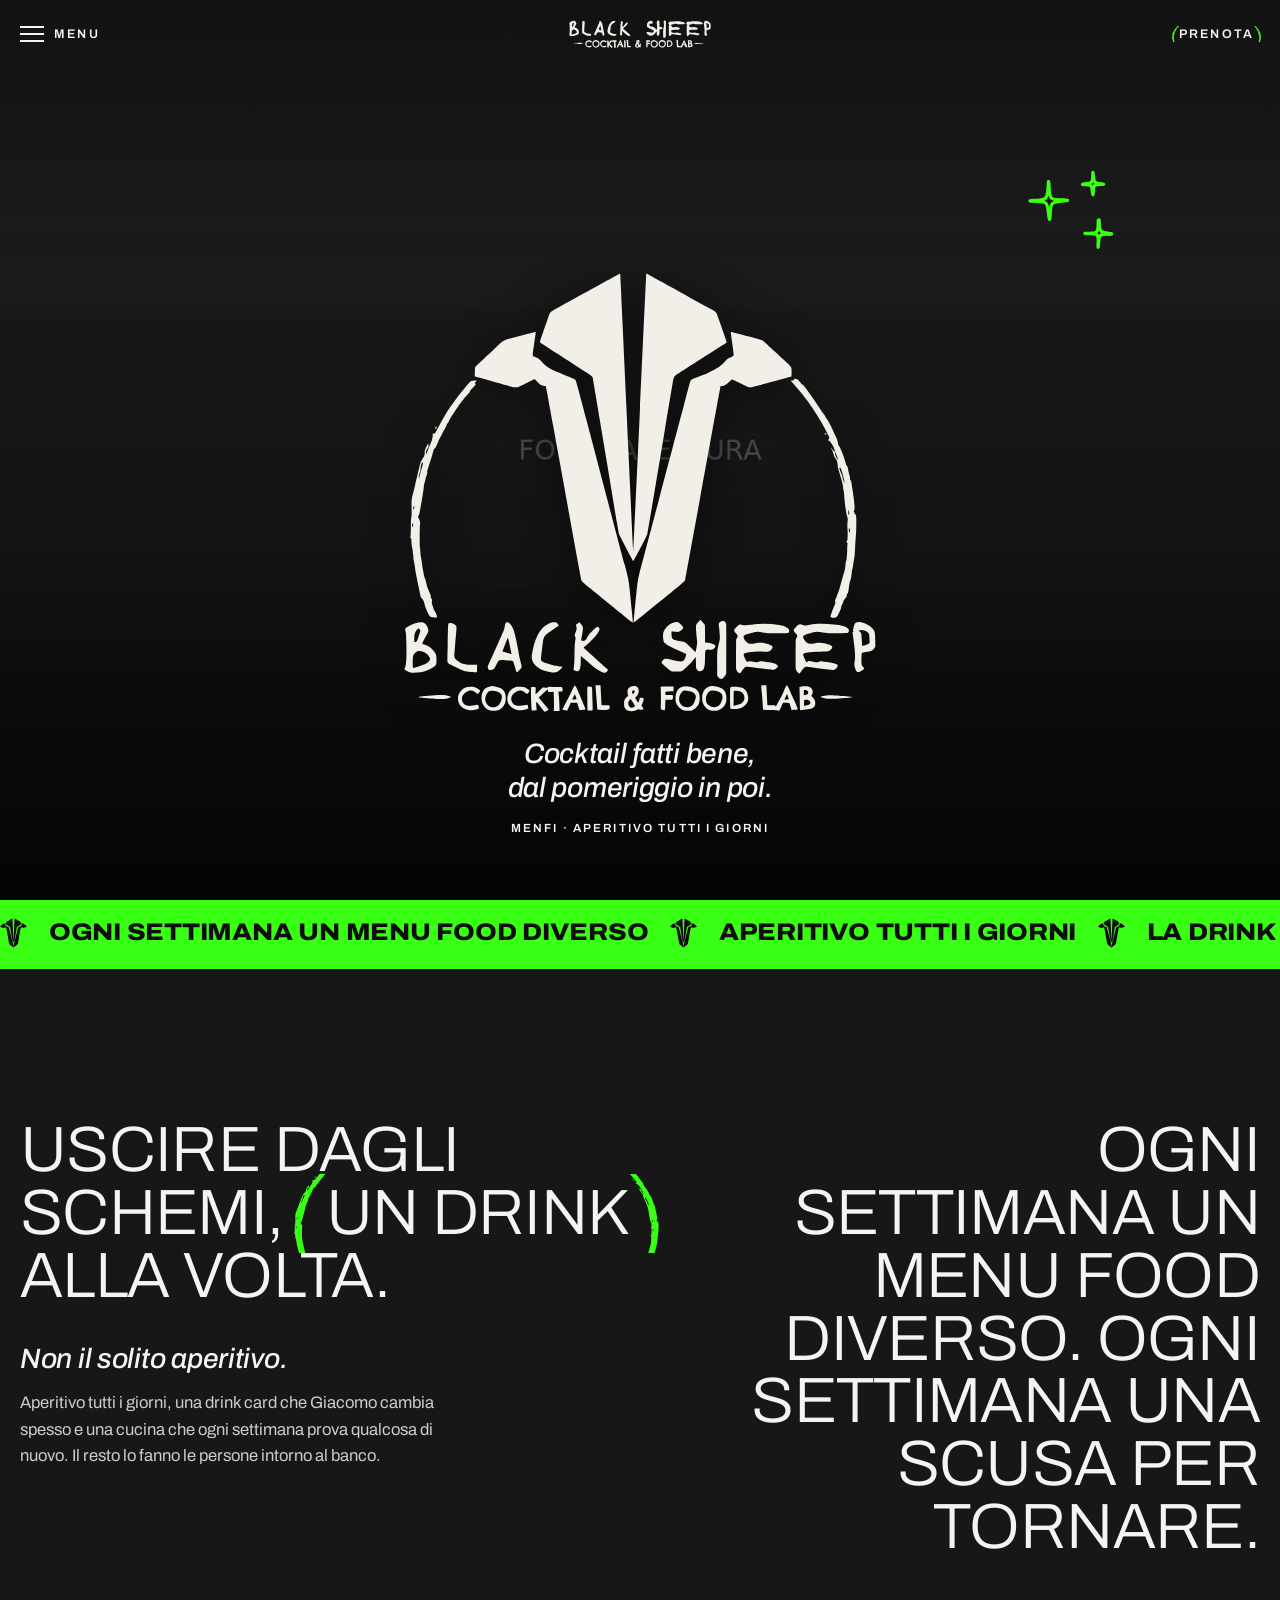
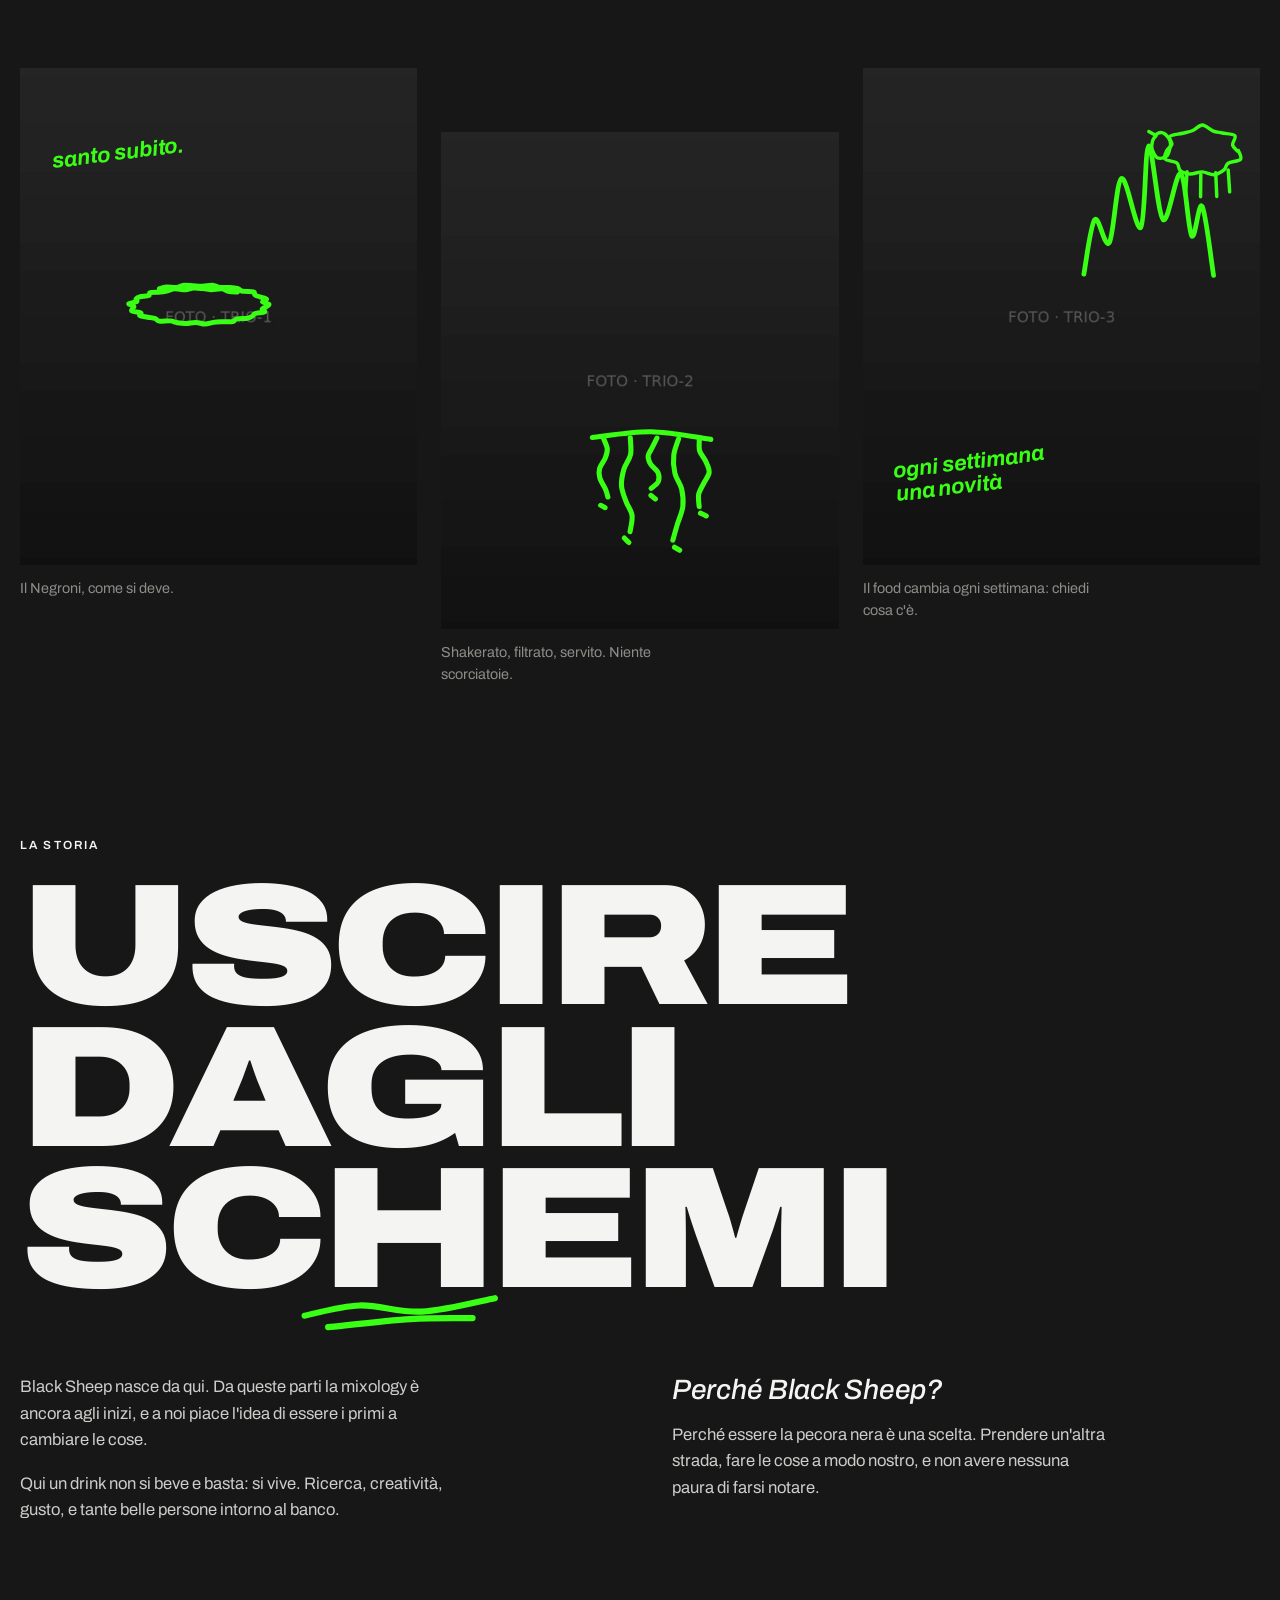
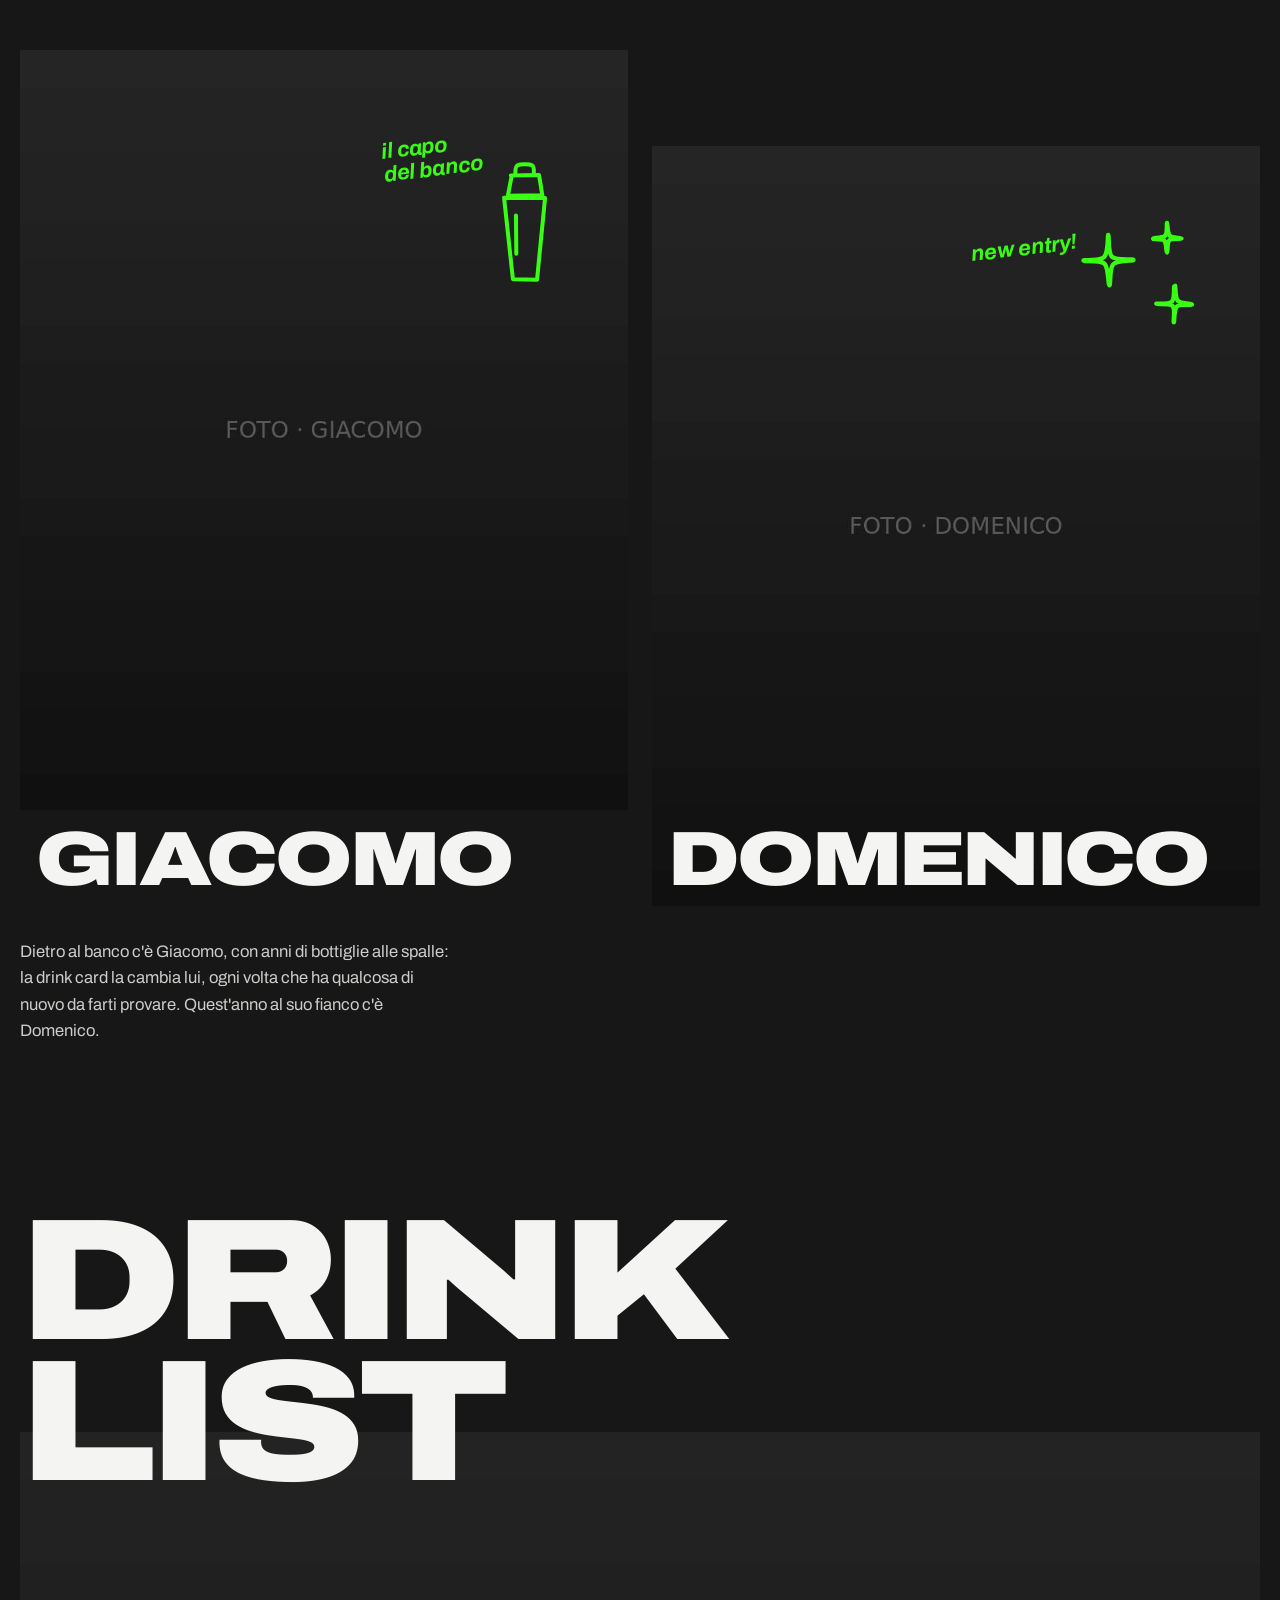
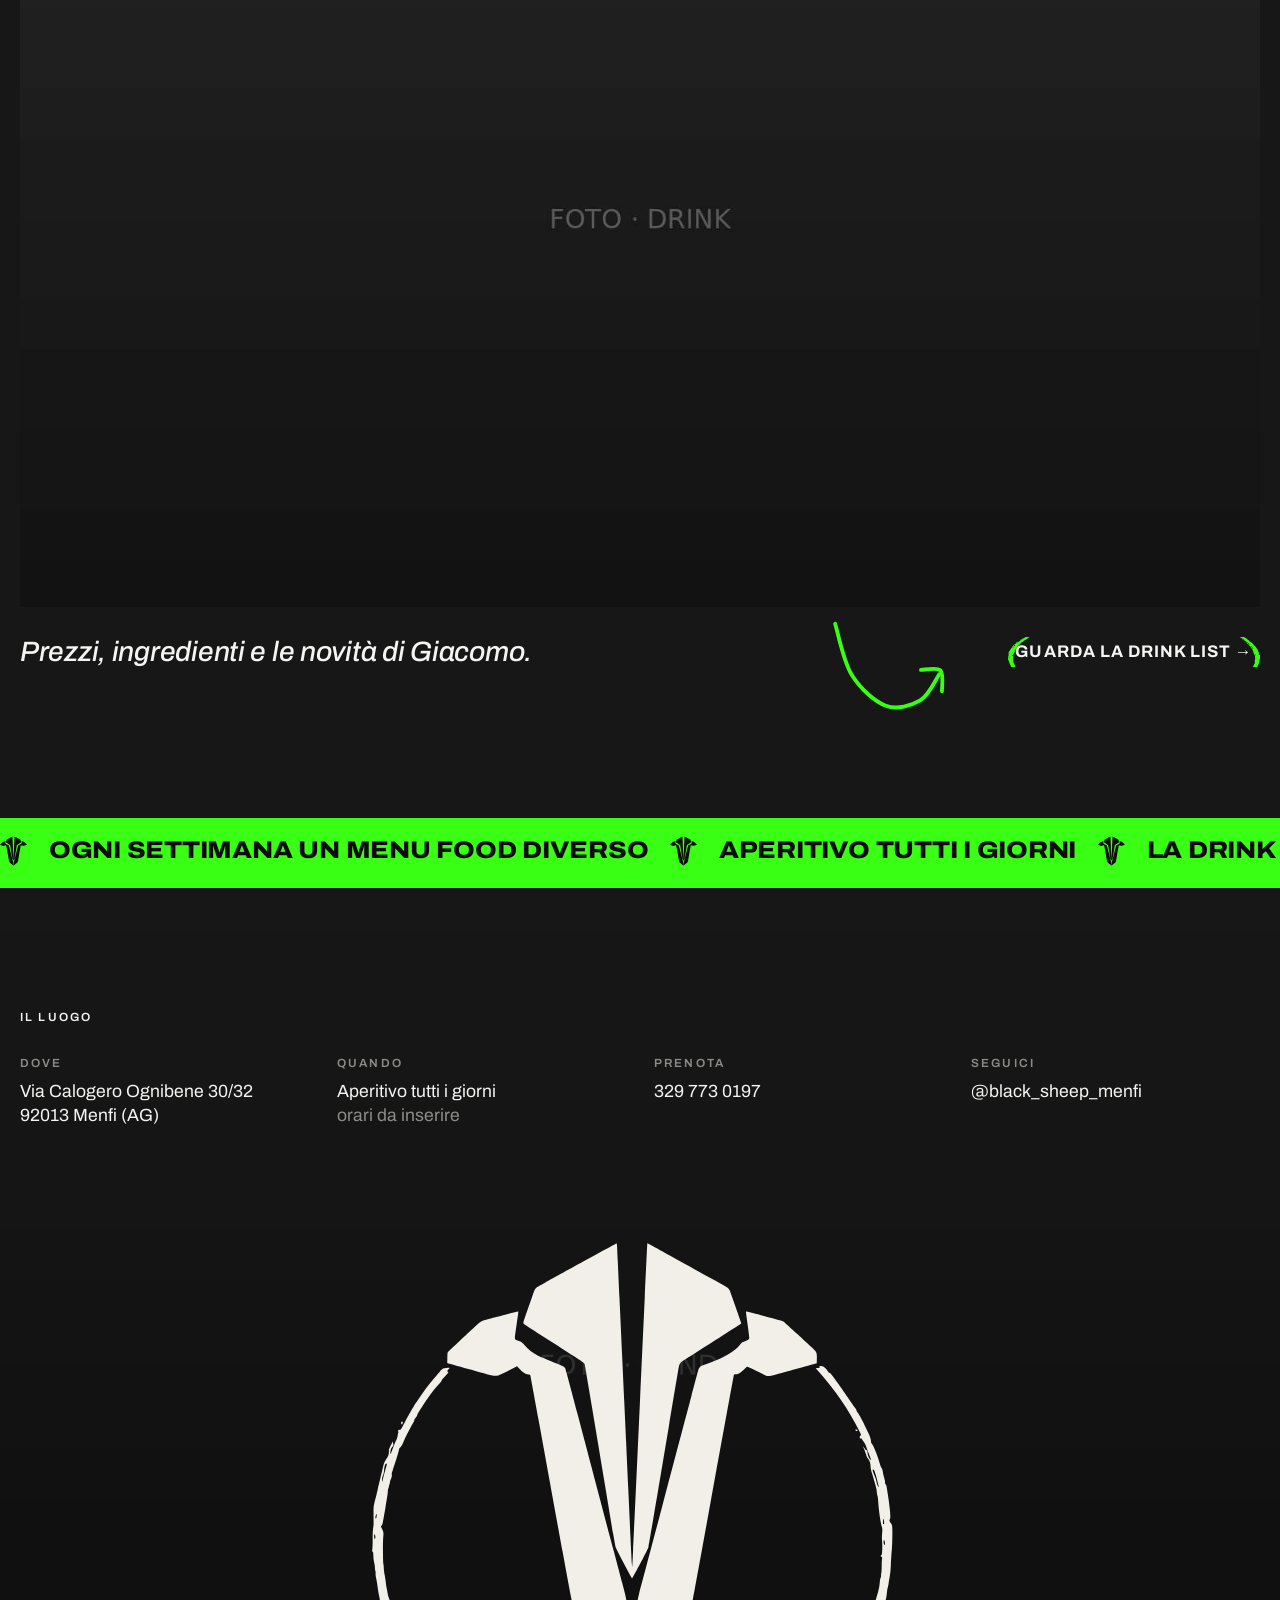
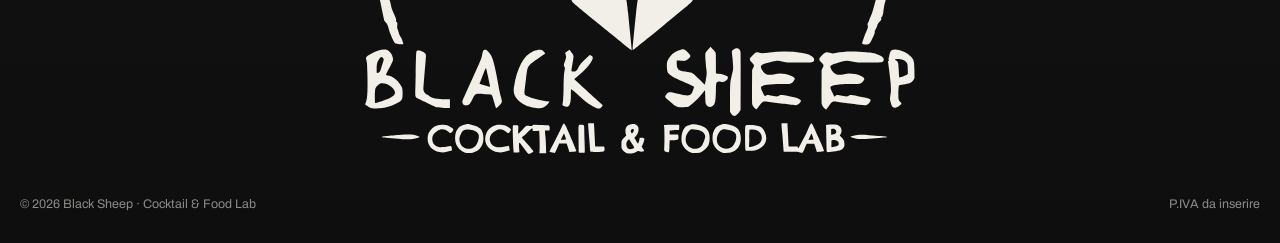
==== commit e5cc84d1: "Archi verde fluo, scarabocchi a mano, testi in movimento, niente serif Gli archi del logo diventano " ====
--- a/index.html
+++ b/index.html
@@ -13,6 +13,7 @@
   <link rel="apple-touch-icon" href="assets/apple-touch-icon.png">
   <link rel="preload" href="assets/fonts/archivo-variabile.woff2" as="font" type="font/woff2" crossorigin>
   <link rel="stylesheet" href="style.css">
+  <script>document.documentElement.classList.add("js")</script>
 </head>
 <body>
   <header class="nav">
@@ -42,32 +43,36 @@
   <main>
     <section class="hero">
       <img class="hero__img" src="assets/foto/apertura.jpg" alt="">
+      <span data-doodle="stelle" style="width:clamp(56px,9vw,110px);height:clamp(56px,9vw,110px);right:12%;top:18%"></span>
       <div class="hero__inner">
         <h1><img class="hero__logo" src="assets/logo-bianco.svg" alt="Black Sheep · Cocktail &amp; Food Lab" width="2143" height="1995"></h1>
-        <p class="serif hero__line">Cocktail fatti bene, dal pomeriggio in poi.</p>
+        <p class="voce hero__line">Cocktail fatti bene, dal pomeriggio in poi.</p>
         <p class="label" style="margin-top:14px">Menfi · Aperitivo tutti i giorni</p>
       </div>
     </section>
 
-    <div class="band" data-items="Ogni settimana un menu food diverso|Aperitivo tutti i giorni|La drink card di Giacomo|Via Calogero Ognibene, Menfi" data-icon="assets/logo-testa.svg">Ogni settimana un menu food diverso — Aperitivo tutti i giorni — La drink card di Giacomo</div>
+    <div class="band" data-items="Ogni settimana un menu food diverso|Aperitivo tutti i giorni|La drink card di Giacomo|Via Calogero Ognibene, Menfi">Ogni settimana un menu food diverso — Aperitivo tutti i giorni — La drink card di Giacomo</div>
 
     <section class="section">
       <div class="wrap">
         <div class="intro">
           <div>
-            <h2 class="statement">Uscire dagli schemi, <span class="arc">un drink</span> alla volta.</h2>
-            <p class="serif">Non il solito aperitivo.</p>
-            <div class="text">
+            <h2 class="statement" data-reveal>Uscire dagli schemi, <span class="arc">un drink</span> alla volta.</h2>
+            <p class="voce" data-reveal>Non il solito aperitivo.</p>
+            <div class="text" data-reveal>
               <p>Aperitivo tutti i giorni, una drink card che Giacomo cambia spesso e una cucina che ogni settimana prova qualcosa di nuovo. Il resto lo fanno le persone intorno al banco.</p>
             </div>
           </div>
-          <p class="statement intro__side">Ogni settimana un menu food diverso. Ogni settimana una scusa per tornare.</p>
+          <div class="intro__side has-doodle">
+            <p class="statement" data-reveal>Ogni settimana un menu food diverso. Ogni settimana una scusa per tornare.</p>
+            <span data-doodle="pecorella" style="width:clamp(70px,9vw,120px);height:clamp(70px,9vw,120px);right:0;bottom:-58%"></span>
+          </div>
         </div>
 
         <div class="trio">
-          <figure><img src="assets/foto/trio-1.jpg" alt="" loading="lazy"><figcaption>Il Negroni, come si deve.</figcaption></figure>
-          <figure><img src="assets/foto/trio-2.jpg" alt="" loading="lazy"><figcaption>Shakerato, filtrato, servito. Niente scorciatoie.</figcaption></figure>
-          <figure><img src="assets/foto/trio-3.jpg" alt="" loading="lazy"><figcaption>Il food cambia ogni settimana: chiedi cosa c'è.</figcaption></figure>
+          <figure class="has-doodle" data-reveal><img src="assets/foto/trio-1.jpg" alt="" loading="lazy"><span data-doodle="aureola" style="width:62%;height:16%;left:14%;top:30%"></span><p class="nota" style="left:8%;top:12%">santo subito.</p><figcaption>Il Negroni, come si deve.</figcaption></figure>
+          <figure class="has-doodle" data-reveal><img src="assets/foto/trio-2.jpg" alt="" loading="lazy"><span data-doodle="gocce" style="width:46%;height:26%;left:30%;top:52%"></span><figcaption>Shakerato, filtrato, servito. Niente scorciatoie.</figcaption></figure>
+          <figure class="has-doodle" data-reveal><img src="assets/foto/trio-3.jpg" alt="" loading="lazy"><span data-doodle="fiamme" style="width:40%;height:30%;right:8%;top:8%"></span><p class="nota" style="left:8%;top:62%">ogni settimana<br>una novità</p><figcaption>Il food cambia ogni settimana: chiedi cosa c'è.</figcaption></figure>
         </div>
       </div>
     </section>
@@ -75,23 +80,26 @@
     <section class="section" id="storia" style="padding-top:0">
       <div class="wrap">
         <p class="label" style="margin-bottom:22px">La storia</p>
-        <h2 class="mega story__head">Uscire<br>dagli<br>schemi</h2>
+        <div class="has-doodle story__head">
+          <h2 class="mega">Uscire<br>dagli<br>schemi</h2>
+          <span data-doodle="sottolinea" style="width:min(70%,760px);height:clamp(28px,4vw,52px);left:0;bottom:-6%"></span>
+        </div>
         <div class="story__body">
-          <div class="text">
+          <div class="text" data-reveal>
             <p>Black Sheep nasce da qui. Da queste parti la mixology è ancora agli inizi, e a noi piace l'idea di essere i primi a cambiare le cose.</p>
             <p>Qui un drink non si beve e basta: si vive. Ricerca, creatività, gusto, e tante belle persone intorno al banco.</p>
           </div>
-          <div>
-            <p class="serif">Perché Black Sheep?</p>
+          <div data-reveal>
+            <p class="voce">Perché Black Sheep?</p>
             <div class="text"><p>Perché essere la pecora nera è una scelta. Prendere un'altra strada, fare le cose a modo nostro, e non avere nessuna paura di farsi notare.</p></div>
           </div>
         </div>
 
         <div class="people">
-          <figure><img src="assets/foto/giacomo.jpg" alt="Ritratto di Giacomo" loading="lazy"><figcaption><span class="mega">Giacomo</span></figcaption></figure>
-          <figure><img src="assets/foto/domenico.jpg" alt="Ritratto di Domenico" loading="lazy"><figcaption><span class="mega">Domenico</span></figcaption></figure>
+          <figure data-reveal><img src="assets/foto/giacomo.jpg" alt="Ritratto di Giacomo" loading="lazy"><span data-doodle="shaker" style="width:22%;height:28%;right:6%;top:6%"></span><p class="nota" style="right:24%;top:10%">il capo<br>del banco</p><figcaption><span class="mega">Giacomo</span></figcaption></figure>
+          <figure data-reveal><img src="assets/foto/domenico.jpg" alt="Ritratto di Domenico" loading="lazy"><span data-doodle="stelle" style="width:24%;height:20%;right:8%;top:8%"></span><p class="nota" style="right:30%;top:12%">new entry!</p><figcaption><span class="mega">Domenico</span></figcaption></figure>
         </div>
-        <div class="text people__note">
+        <div class="text people__note" data-reveal>
           <p>Dietro al banco c'è Giacomo, con anni di bottiglie alle spalle: la drink card la cambia lui, ogni volta che ha qualcosa di nuovo da farti provare. Quest'anno al suo fianco c'è Domenico.</p>
         </div>
       </div>
@@ -101,21 +109,22 @@
       <div class="wrap">
         <h2 class="mega">Drink<br>list</h2>
         <img class="cta__img" src="assets/foto/drink.jpg" alt="" loading="lazy">
-        <div class="cta__foot">
-          <p class="serif">Prezzi, ingredienti e le novità di Giacomo.</p>
+        <div class="cta__foot has-doodle">
+          <p class="voce" data-reveal>Prezzi, ingredienti e le novità di Giacomo.</p>
           <a class="arc" href="drink/">Guarda la drink list →</a>
+          <span data-doodle="freccia" style="width:clamp(70px,10vw,130px);height:clamp(70px,10vw,130px);right:clamp(230px,24vw,330px);top:-110%"></span>
         </div>
       </div>
     </section>
 
-    <div class="band" data-items="Ogni settimana un menu food diverso|Aperitivo tutti i giorni|La drink card di Giacomo|Via Calogero Ognibene, Menfi" data-icon="assets/logo-testa.svg">Ogni settimana un menu food diverso — Aperitivo tutti i giorni — La drink card di Giacomo</div>
+    <div class="band" data-items="Ogni settimana un menu food diverso|Aperitivo tutti i giorni|La drink card di Giacomo|Via Calogero Ognibene, Menfi">Ogni settimana un menu food diverso — Aperitivo tutti i giorni — La drink card di Giacomo</div>
   </main>
 
   <footer class="foot">
     <img class="foot__img" src="assets/foto/fondo.jpg" alt="" loading="lazy">
     <div class="wrap foot__inner">
       <p class="label" style="margin-bottom:28px">Il luogo</p>
-      <dl class="foot__facts">
+      <dl class="foot__facts" data-reveal>
         <div><dt class="label">Dove</dt><dd><a href="https://maps.google.com/?q=Via+Calogero+Ognibene+30,+92013+Menfi+AG" target="_blank" rel="noopener">Via Calogero Ognibene 30/32<br>92013 Menfi (AG)</a></dd></div>
         <div><dt class="label">Quando</dt><dd>Aperitivo tutti i giorni<br><span class="todo">orari da inserire</span></dd></div>
         <div><dt class="label">Prenota</dt><dd><a href="tel:+393297730197">329 773 0197</a></dd></div>
--- a/style.css
+++ b/style.css
@@ -1,6 +1,6 @@
 /* Font ospitati sul sito: nessuna richiesta a servizi esterni */
 @font-face { font-family: "Archivo"; font-weight: 100 900; font-stretch: 62% 125%; font-display: swap; src: url("assets/fonts/archivo-variabile.woff2") format("woff2"); }
-@font-face { font-family: "Instrument Serif"; font-style: italic; font-weight: 400; font-display: swap; src: url("assets/fonts/instrument-serif-latin-400-italic.woff2") format("woff2"); }
+@font-face { font-family: "Archivo"; font-style: italic; font-weight: 100 900; font-stretch: 62% 125%; font-display: swap; src: url("assets/fonts/archivo-variabile-corsivo.woff2") format("woff2"); }
 
 :root {
   --nero: #0d0d0d;
@@ -8,9 +8,9 @@
   --antracite-chiaro: #262626;
   --bianco: #f4f4f2;
   --grigio: #8c8c88;
+  --fluo: #39ff14;
   --linea: rgba(244, 244, 242, .16);
   --sans: "Archivo", "Helvetica Neue", Arial, sans-serif;
-  --serif: "Instrument Serif", Georgia, serif;
   --wrap: 1280px;
   --nav-h: 68px;
 }
@@ -44,21 +44,21 @@
   text-transform: uppercase;
 }
 .statement b { font-weight: 800; }
-.serif { margin: 0; font-family: var(--serif); font-style: italic; font-weight: 400; font-size: clamp(1.5rem, 2.6vw, 2.1rem); line-height: 1.15; }
+/* Una riga "parlata" per sezione: corsivo dello stesso bastone */
+.voce { margin: 0; font-style: italic; font-weight: 500; font-size: clamp(1.3rem, 2.2vw, 1.75rem); line-height: 1.2; letter-spacing: -.01em; }
 .label { margin: 0; font-weight: 600; font-size: .74rem; letter-spacing: .18em; text-transform: uppercase; }
 .text { font-size: clamp(1rem, 1.3vw, 1.12rem); line-height: 1.6; max-width: 44ch; color: rgba(244, 244, 242, .82); }
 .text p { margin: 0 0 1em; }
 
 /* ——— Gli archi del logo come segno a mano: racchiudono parole e pulsanti ——— */
-.arc { position: relative; display: inline-block; padding: .08em .5em; white-space: nowrap; text-decoration: none; }
+.arc { position: relative; display: inline-block; padding: 0 .45em; white-space: nowrap; text-decoration: none; }
 .arc::before {
   content: "";
   position: absolute;
-  inset: -.32em -.12em;
-  background: url("assets/archi-bianco.svg") center / 100% 100% no-repeat;
+  inset: -.12em -.06em;
+  background: url("assets/archi-fluo.svg") center / 100% 100% no-repeat;
   pointer-events: none;
 }
-.arc--nero::before { background-image: url("assets/archi.svg"); }
 a.arc { transition: transform .2s; }
 a.arc:hover { transform: rotate(-3deg); }
 
@@ -129,9 +129,9 @@
 .nav__foot { display: flex; flex-wrap: wrap; gap: 14px 40px; align-items: center; }
 
 /* ——— Fascia che scorre ——— */
-.band { overflow: hidden; background: var(--bianco); color: var(--nero); white-space: nowrap; padding: 14px 0; }
-.band__track { display: inline-flex; align-items: center; animation: band 40s linear infinite; }
-.band__item { display: inline-flex; align-items: center; gap: .9em; padding-right: .9em; font-weight: 800; font-stretch: 112%; font-size: clamp(1rem, 2.2vw, 1.5rem); letter-spacing: -.01em; text-transform: uppercase; }
+.band { overflow: hidden; background: var(--fluo); color: var(--nero); white-space: nowrap; padding: 14px 0; }
+.band__track { display: inline-flex; width: max-content; align-items: center; animation: band 40s linear infinite; }
+.band__item { flex: none; display: inline-flex; align-items: center; gap: .9em; padding-right: .9em; font-weight: 800; font-stretch: 112%; font-size: clamp(1rem, 2.2vw, 1.5rem); letter-spacing: -.01em; text-transform: uppercase; }
 .band__item img { height: 1.25em; width: auto; }
 @keyframes band { to { transform: translateX(-50%); } }
 @media (prefers-reduced-motion: reduce) { .band__track { animation: none; } html { scroll-behavior: auto; } }
@@ -150,7 +150,7 @@
 
 .intro { display: grid; gap: 48px; }
 @media (min-width: 900px) { .intro { grid-template-columns: 1.25fr 1fr; gap: 64px; } .intro__side { align-self: end; text-align: right; } }
-.intro .serif { margin: 34px 0 14px; }
+.intro .voce { margin: 34px 0 14px; }
 
 .trio { display: grid; gap: 20px; margin-top: clamp(64px, 9vw, 110px); }
 @media (min-width: 760px) { .trio { grid-template-columns: repeat(3, 1fr); gap: 24px; } .trio figure:nth-child(2) { margin-top: 64px; } }
@@ -167,7 +167,7 @@
 .story__head { margin-bottom: clamp(40px, 6vw, 72px); }
 .story__body { display: grid; gap: 40px; }
 @media (min-width: 900px) { .story__body { grid-template-columns: 1fr 1fr; gap: 64px; } }
-.story__body .serif { margin-bottom: 14px; }
+.story__body .voce { margin-bottom: 14px; }
 
 .people { display: grid; gap: 20px; margin-top: clamp(64px, 9vw, 110px); }
 @media (min-width: 760px) { .people { grid-template-columns: 1fr 1fr; gap: 24px; } .people figure:nth-child(2) { margin-top: 96px; } }
@@ -237,7 +237,7 @@
 .cat { padding: 44px 0 4px; }
 .cat__title { margin: 0; display: flex; align-items: baseline; gap: 16px; font-weight: 900; font-stretch: 125%; font-size: clamp(1.6rem, 5vw, 2.3rem); line-height: 1; letter-spacing: -.02em; text-transform: uppercase; }
 .cat__title::after { content: ""; flex: 1; height: 1px; background: var(--linea); }
-.cat__note { margin: 10px 0 0; font-family: var(--serif); font-style: italic; font-size: 1.25rem; color: rgba(244, 244, 242, .8); }
+.cat__note { margin: 10px 0 0; font-style: italic; font-weight: 500; font-size: 1.1rem; color: rgba(244, 244, 242, .8); }
 .items { list-style: none; margin: 16px 0 0; padding: 0; }
 .item { padding: 16px 0; border-bottom: 1px solid var(--linea); }
 .item:last-child { border-bottom: 0; }
@@ -257,3 +257,52 @@
 .allergeni ol { margin: 0 0 16px; padding-left: 22px; columns: 2; column-gap: 24px; }
 .allergeni li { break-inside: avoid; margin-bottom: 4px; }
 @media (max-width: 360px) { .allergeni ol { columns: 1; } }
+
+/* ——— Scarabocchi a mano (verde fluo) e note scritte ——— */
+.has-doodle { position: relative; }
+.doodle { position: absolute; z-index: 3; color: var(--fluo); pointer-events: none; }
+.doodle svg { display: block; width: 100%; height: 100%; overflow: visible; }
+.nota {
+  position: absolute;
+  z-index: 3;
+  margin: 0;
+  color: var(--fluo);
+  font-style: italic;
+  font-weight: 700;
+  font-size: clamp(1rem, 1.8vw, 1.35rem);
+  line-height: 1.05;
+  transform: rotate(-7deg);
+  white-space: nowrap;
+  pointer-events: none;
+}
+.sticker {
+  display: inline-block;
+  padding: 6px 10px 5px;
+  border-radius: 999px;
+  background: var(--fluo);
+  color: var(--nero);
+  font-weight: 800;
+  font-size: .68rem;
+  letter-spacing: .08em;
+  text-transform: uppercase;
+  transform: rotate(-4deg);
+  white-space: nowrap;
+}
+.item__head .sticker { margin-left: 8px; vertical-align: 2px; }
+
+/* ——— Movimento: testi che entrano, scarabocchi che si disegnano ——— */
+.js [data-reveal] { opacity: 0; transform: translateY(28px); transition: opacity .8s ease, transform .8s cubic-bezier(.2, .7, .2, 1); }
+.js [data-reveal].in { opacity: 1; transform: none; }
+.mega .riga { display: block; overflow: hidden; padding-bottom: .06em; margin-bottom: -.06em; }
+.mega .riga > span { display: block; }
+.js .mega .riga > span { transform: translateY(105%); transition: transform .9s cubic-bezier(.2, .7, .2, 1); }
+.js .mega.in .riga > span { transform: none; }
+.js .mega.in .riga:nth-child(2) > span { transition-delay: .08s; }
+.js .mega.in .riga:nth-child(3) > span { transition-delay: .16s; }
+.js .nota { opacity: 0; transition: opacity .5s ease .6s; }
+.js .nota.in { opacity: 1; }
+.js .hero__logo { opacity: 0; transform: scale(.94); animation: entra 1.2s cubic-bezier(.2, .7, .2, 1) .15s forwards; }
+@keyframes entra { to { opacity: 1; transform: none; } }
+@media (prefers-reduced-motion: reduce) {
+  .js [data-reveal], .js .mega .riga > span, .js .nota, .js .hero__logo { opacity: 1; transform: none; transition: none; animation: none; }
+}
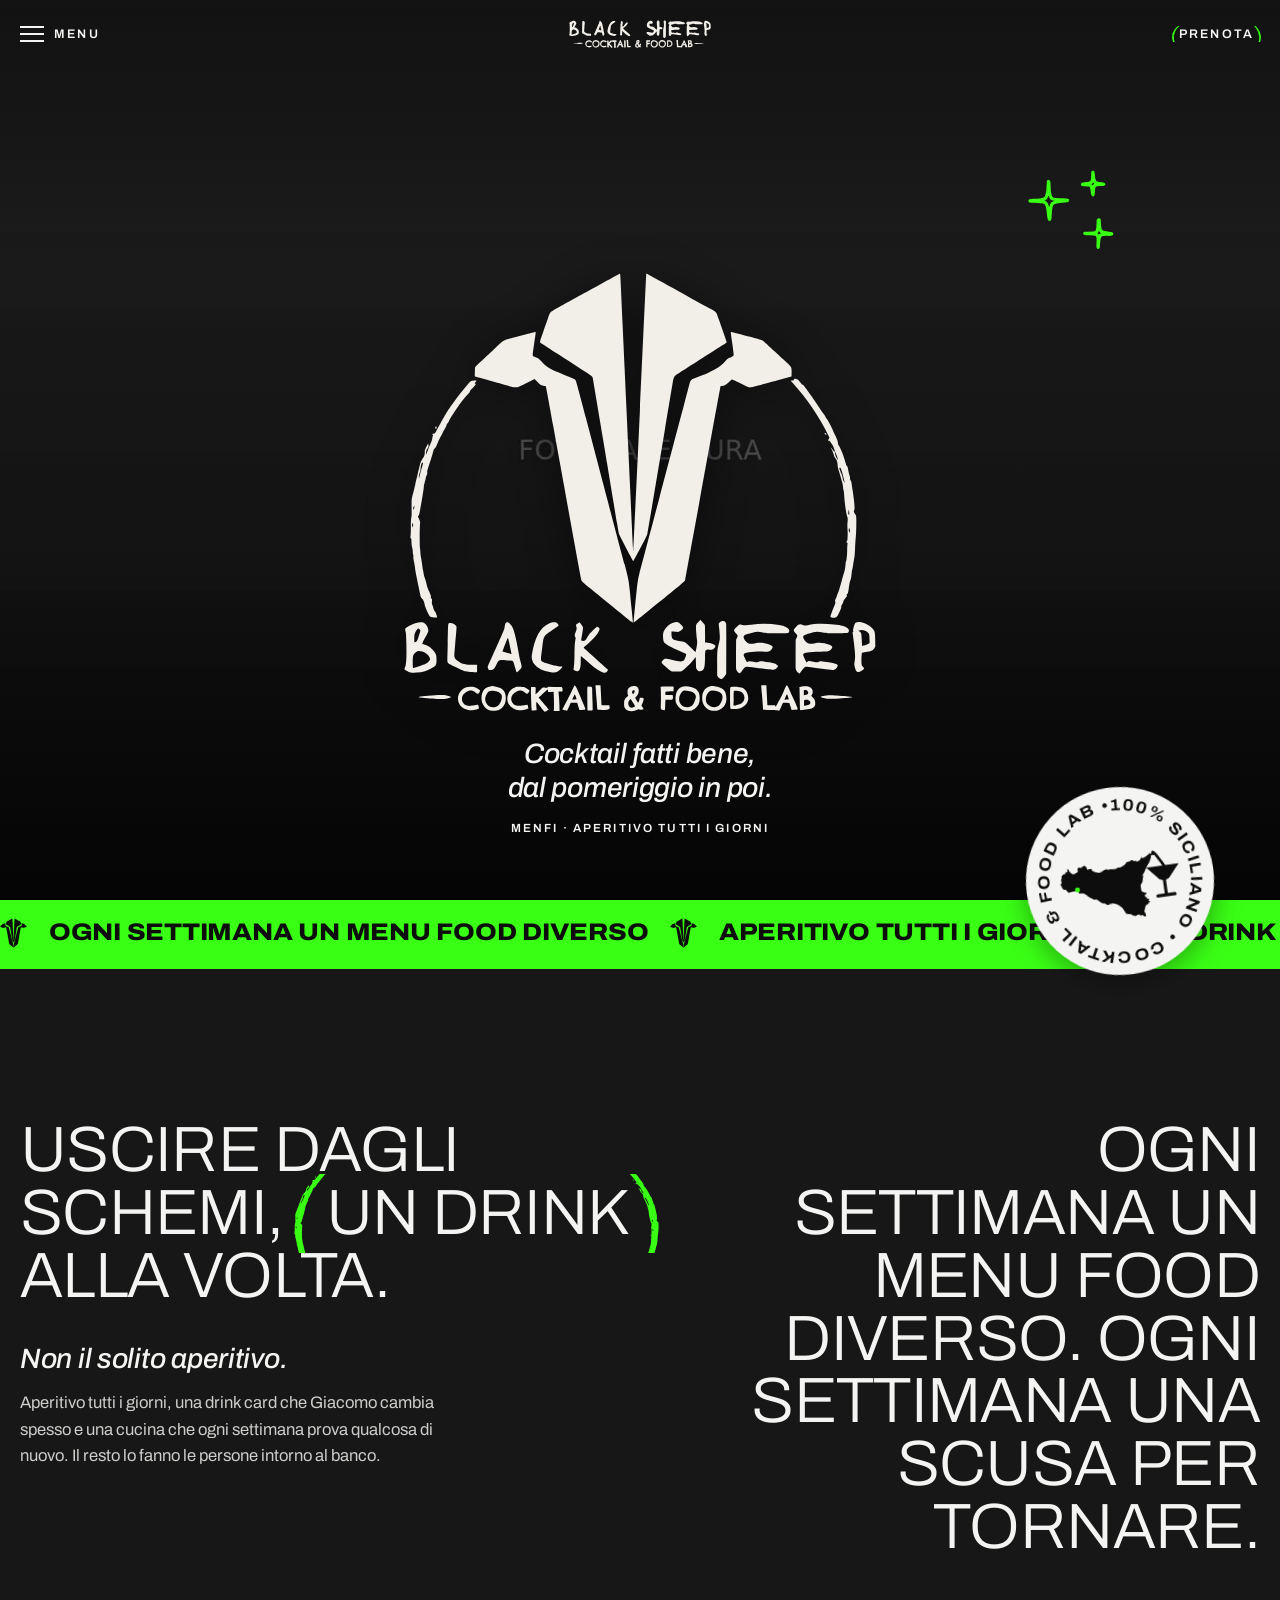
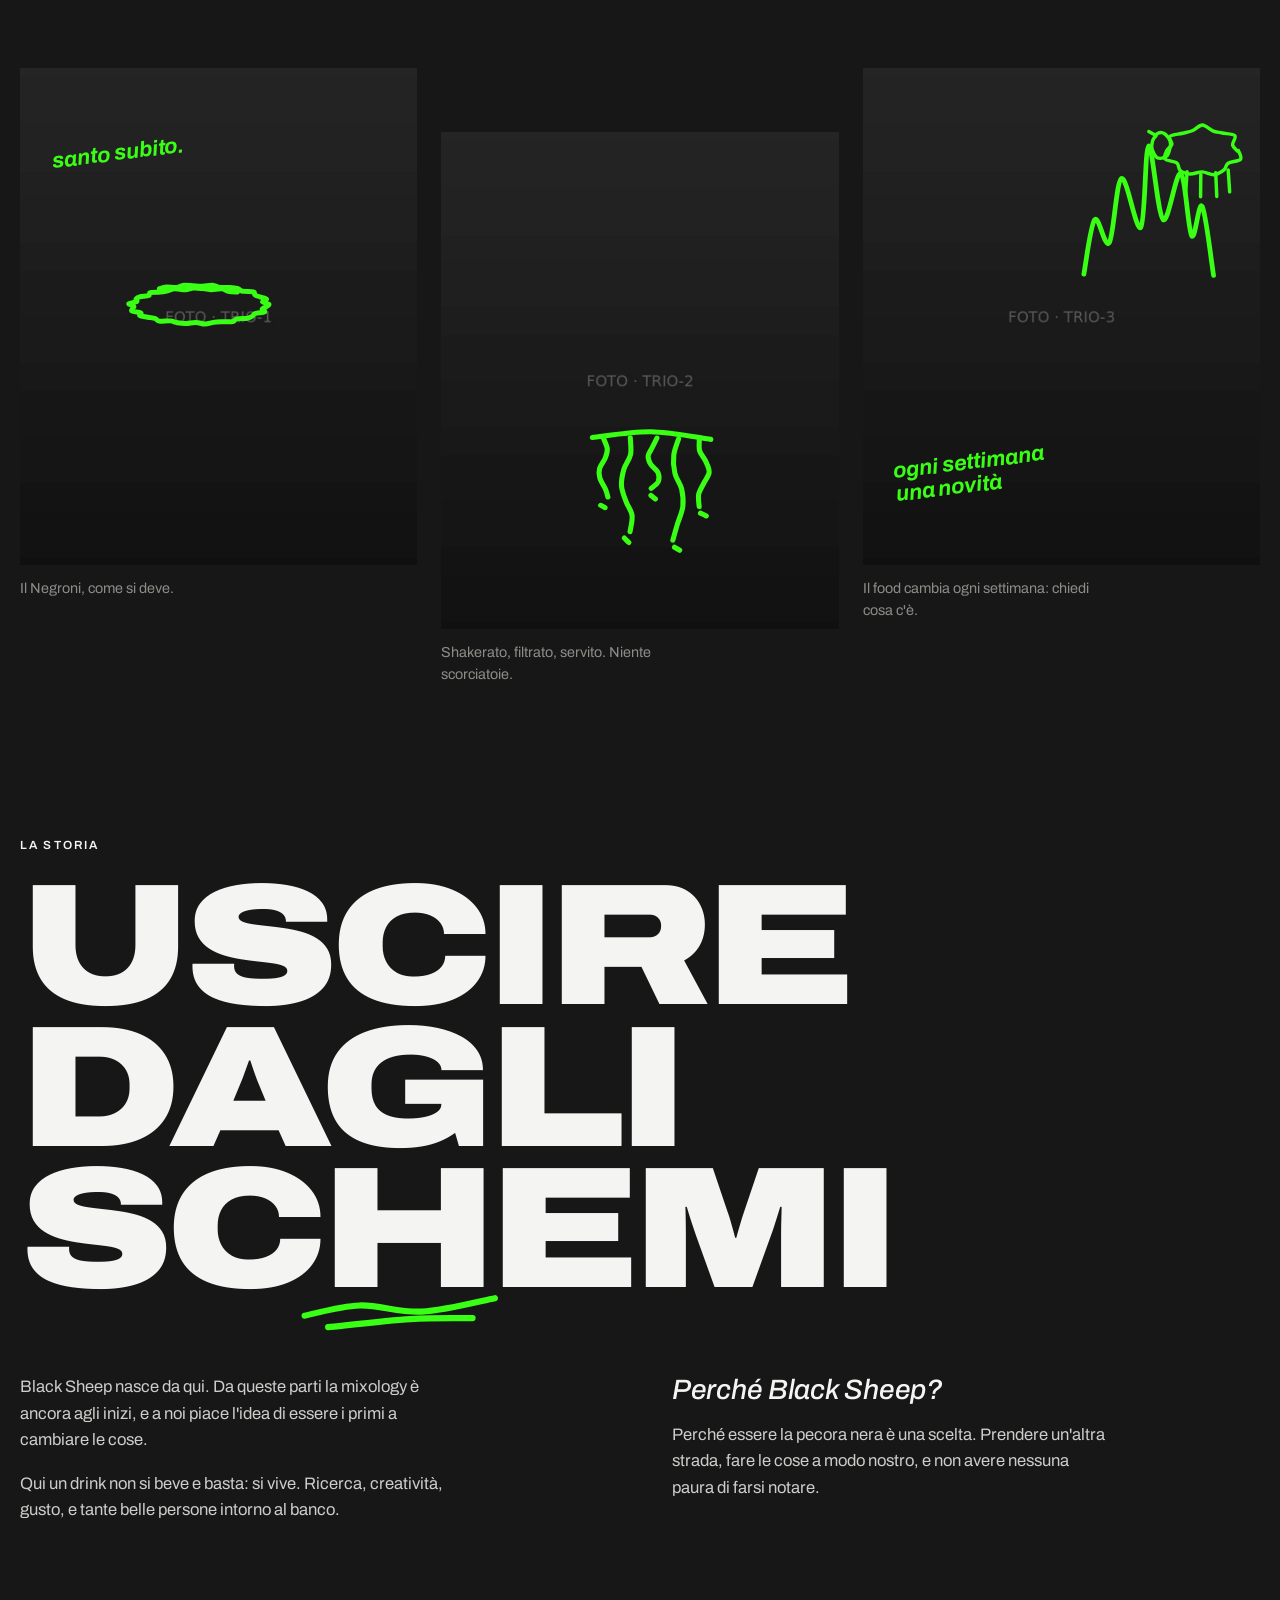
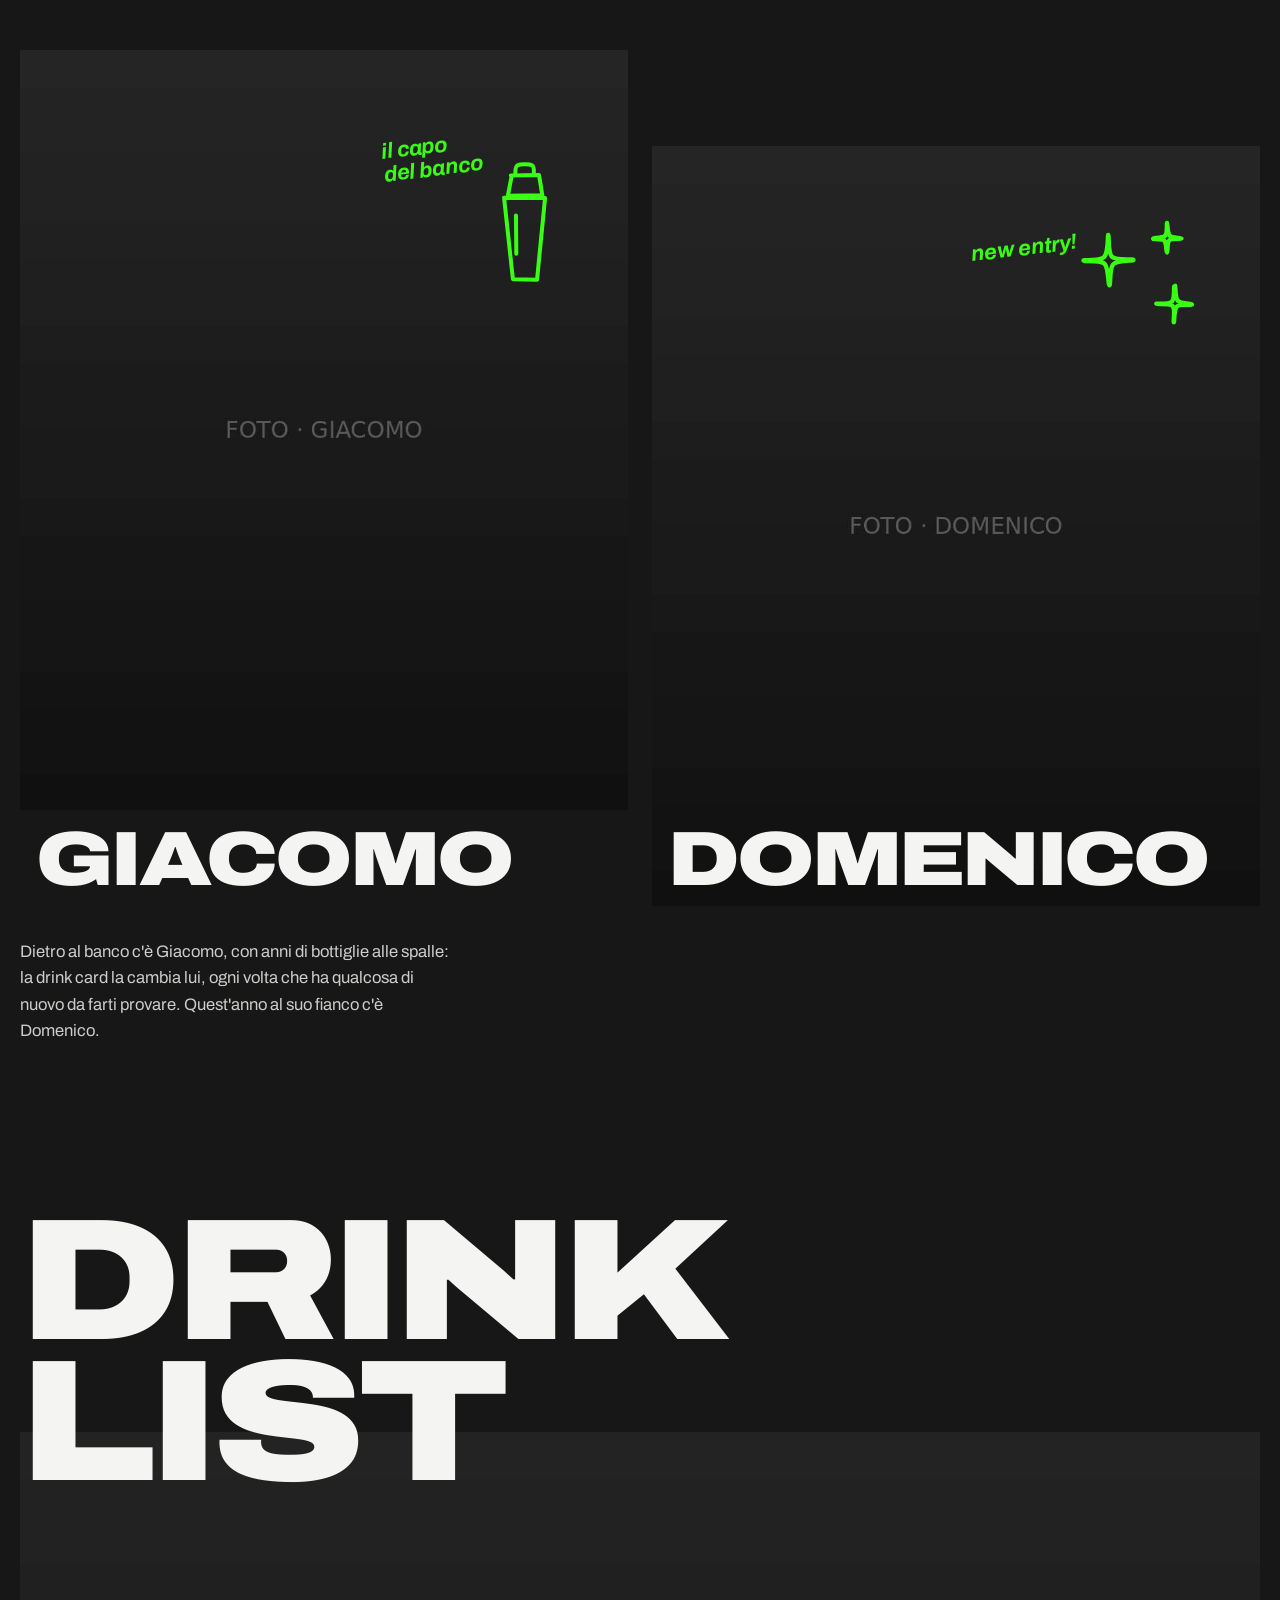
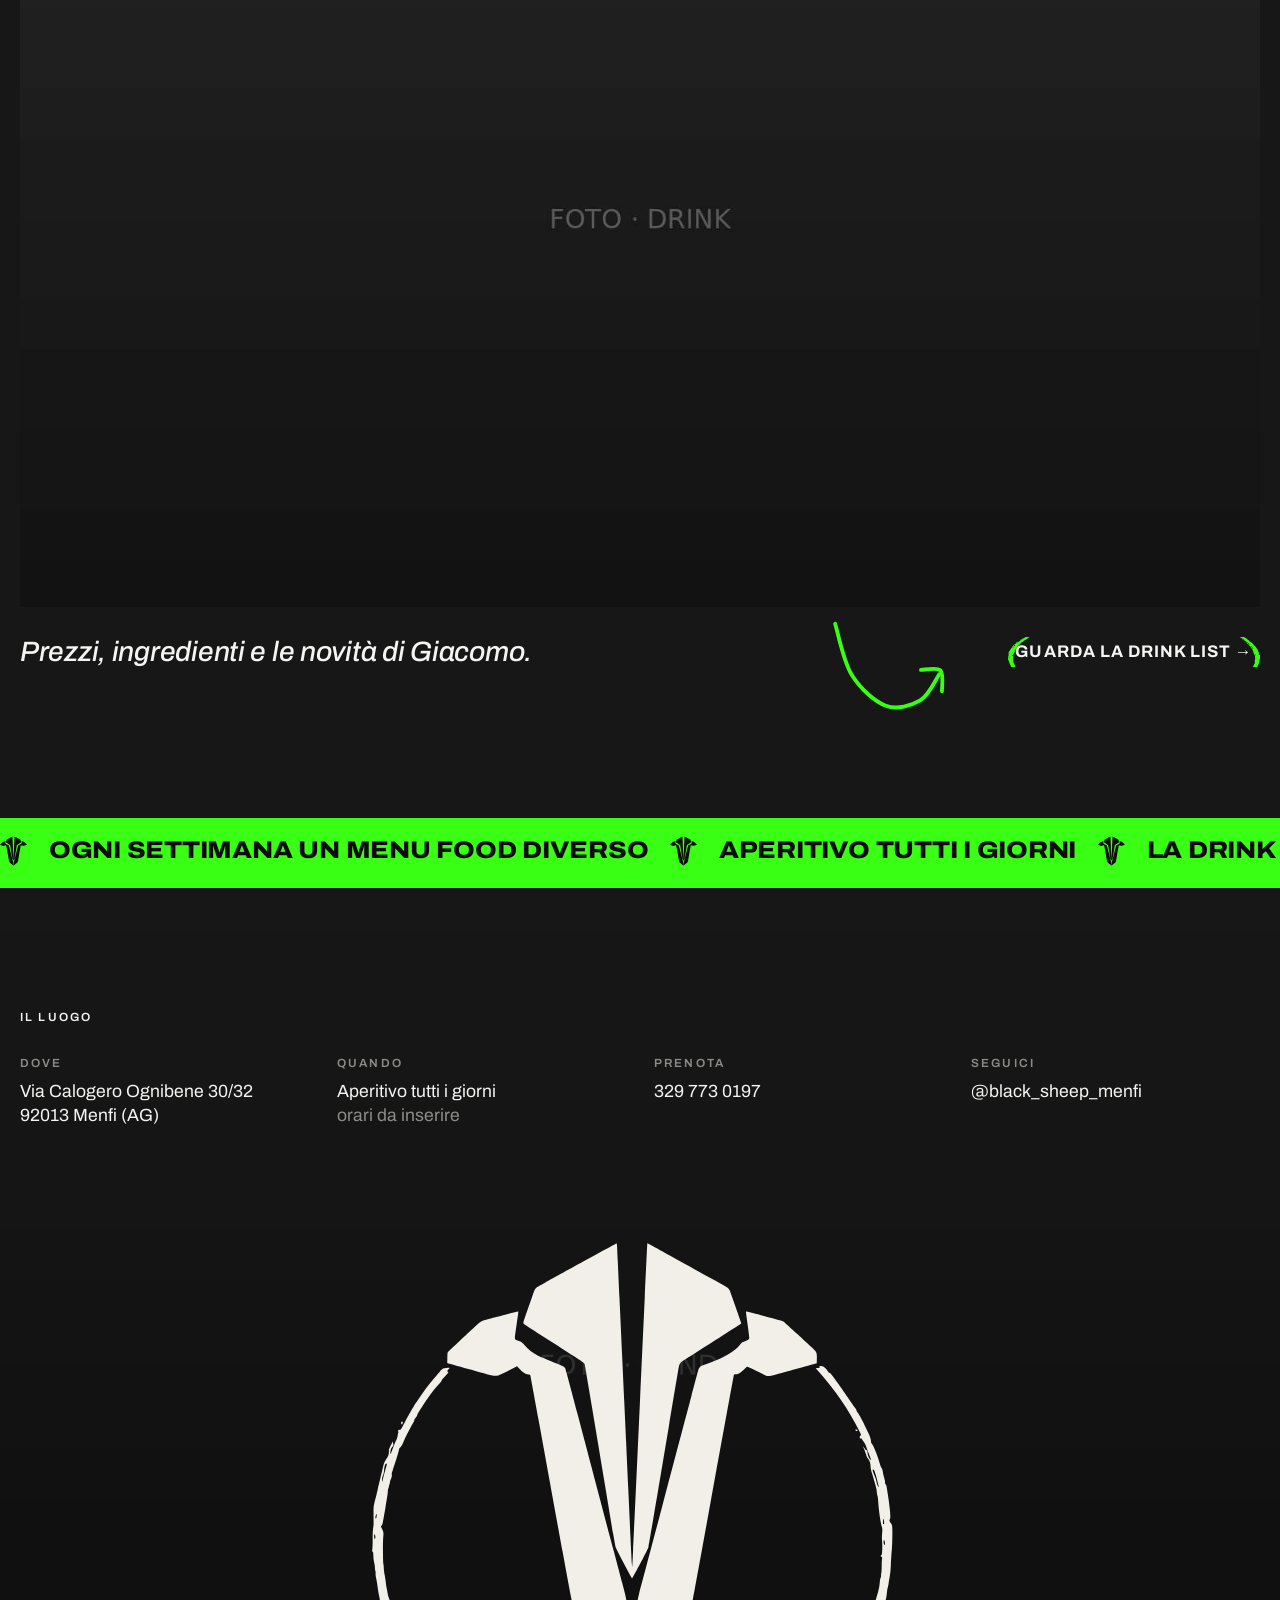
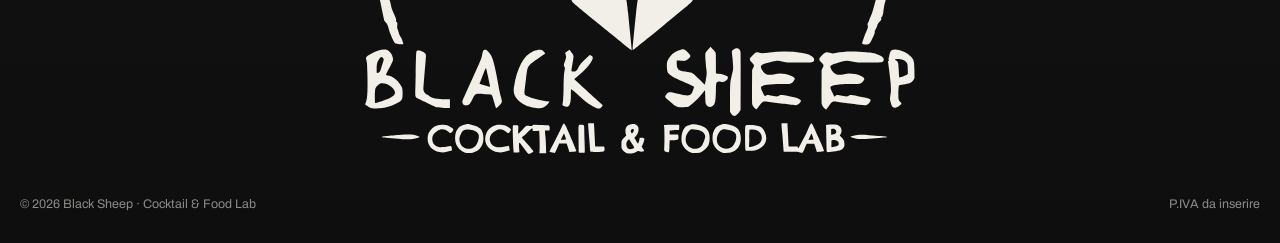
==== commit 6e40eb61: "Pin tondi con la scritta in cerchio: 100% siciliano in home, etichette nella drink list La Sicilia (" ====
--- a/index.html
+++ b/index.html
@@ -50,6 +50,8 @@
         <p class="label" style="margin-top:14px">Menfi · Aperitivo tutti i giorni</p>
       </div>
     </section>
+
+    <div class="pin-ancora"><span class="pin-gira" data-pin="siciliano"></span></div>
 
     <div class="band" data-items="Ogni settimana un menu food diverso|Aperitivo tutti i giorni|La drink card di Giacomo|Via Calogero Ognibene, Menfi">Ogni settimana un menu food diverso — Aperitivo tutti i giorni — La drink card di Giacomo</div>
 
--- a/style.css
+++ b/style.css
@@ -275,20 +275,19 @@
   white-space: nowrap;
   pointer-events: none;
 }
-.sticker {
-  display: inline-block;
-  padding: 6px 10px 5px;
-  border-radius: 999px;
-  background: var(--fluo);
-  color: var(--nero);
-  font-weight: 800;
-  font-size: .68rem;
-  letter-spacing: .08em;
-  text-transform: uppercase;
-  transform: rotate(-4deg);
-  white-space: nowrap;
-}
-.item__head .sticker { margin-left: 8px; vertical-align: 2px; }
+/* Pin tondi con la scritta in cerchio */
+.pin-box { display: block; }
+.pin-box svg { display: block; width: 100%; height: auto; filter: drop-shadow(0 6px 14px rgba(0, 0, 0, .35)); }
+.pin__anello { transform-box: view-box; transform-origin: 50% 50%; }
+.pin-ancora { position: relative; z-index: 5; height: 0; }
+.pin-gira { position: absolute; right: 5%; top: calc(-1 * clamp(70px, 9vw, 130px)); width: clamp(120px, 15vw, 200px); transform: rotate(-8deg); }
+@media (max-width: 759px) { .hero__inner { padding-bottom: 104px; } }
+.pin-gira .pin__anello { animation: gira 18s linear infinite; }
+@keyframes gira { to { transform: rotate(360deg); } }
+.item--pin { position: relative; min-height: 118px; }
+.item--pin .item__desc, .item--pin .item__all { max-width: calc(100% - 100px); }
+.item__pin { position: absolute; right: -4px; top: 40px; width: 88px; transform: rotate(-10deg); }
+.item--pin:nth-child(even) .item__pin { transform: rotate(8deg); }
 
 /* ——— Movimento: testi che entrano, scarabocchi che si disegnano ——— */
 .js [data-reveal] { opacity: 0; transform: translateY(28px); transition: opacity .8s ease, transform .8s cubic-bezier(.2, .7, .2, 1); }
@@ -305,4 +304,5 @@
 @keyframes entra { to { opacity: 1; transform: none; } }
 @media (prefers-reduced-motion: reduce) {
   .js [data-reveal], .js .mega .riga > span, .js .nota, .js .hero__logo { opacity: 1; transform: none; transition: none; animation: none; }
-}
+  .pin-gira .pin__anello { animation: none; }
+}
